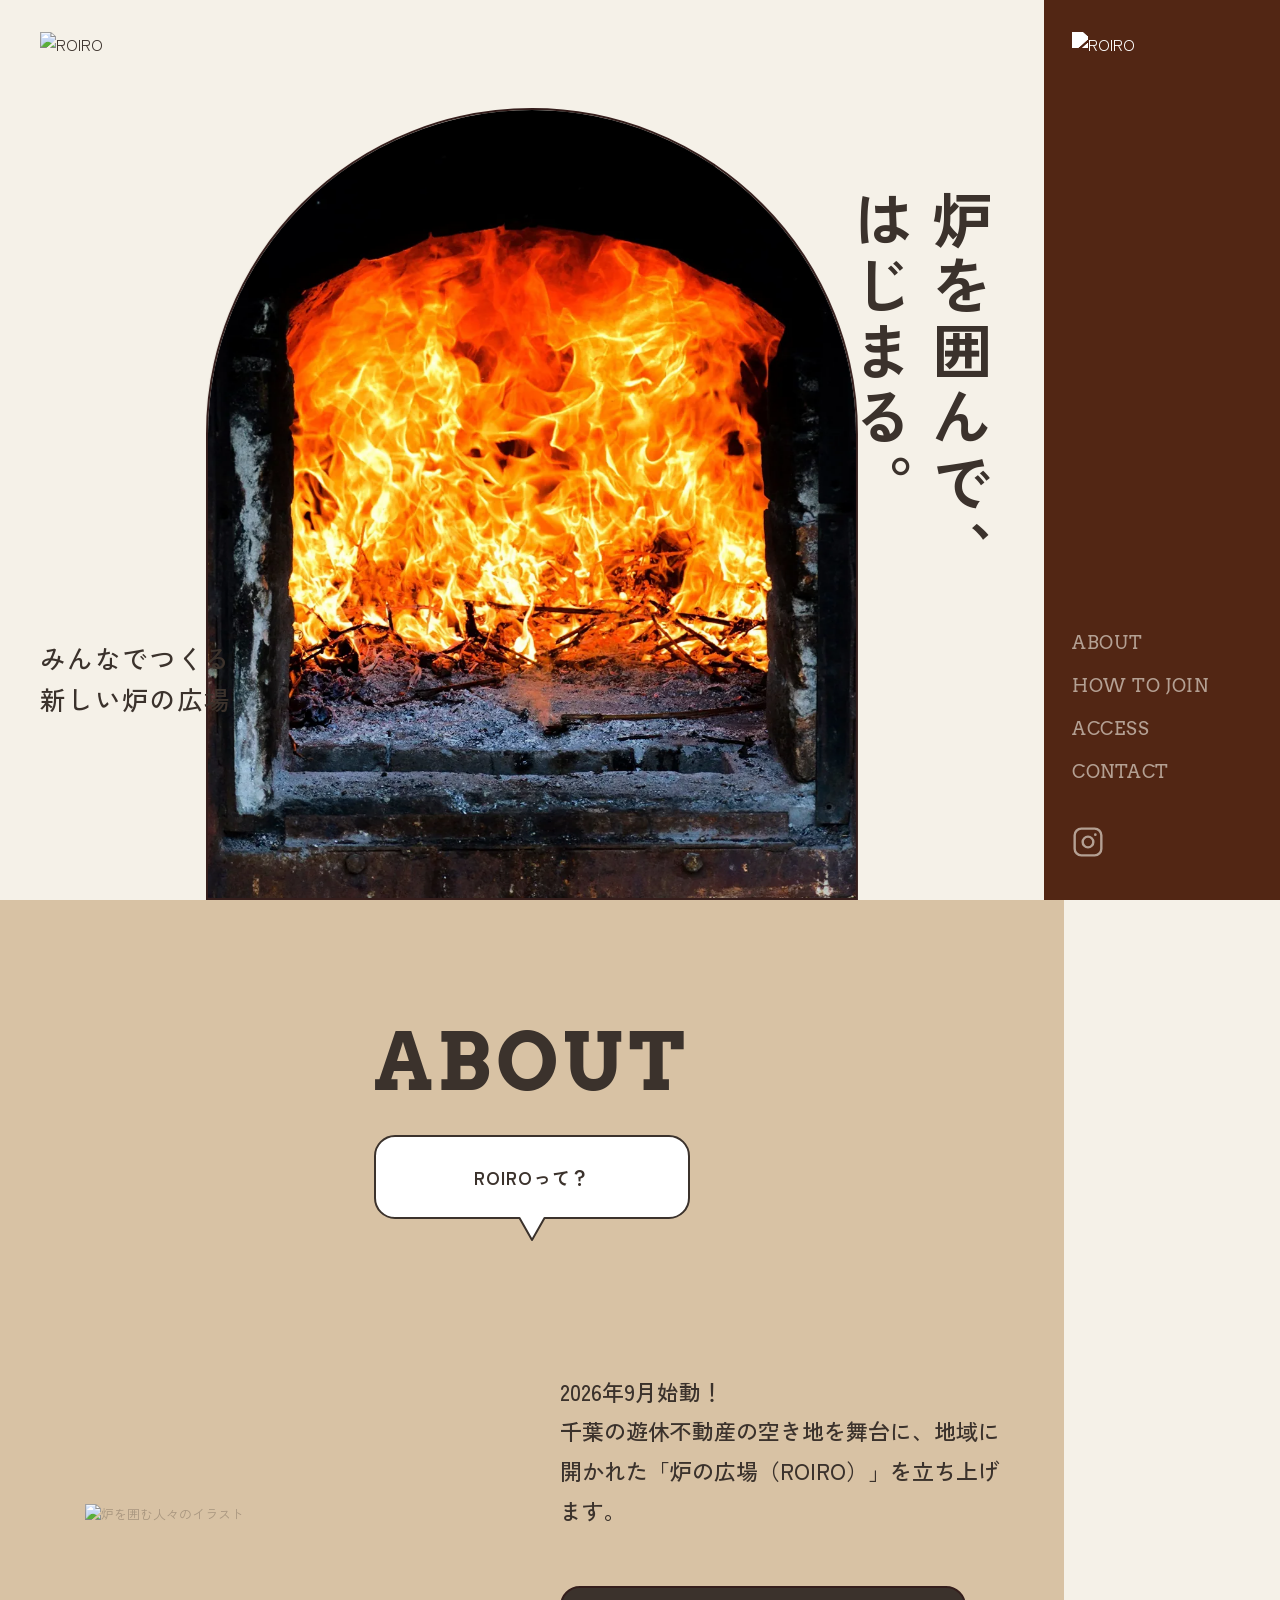
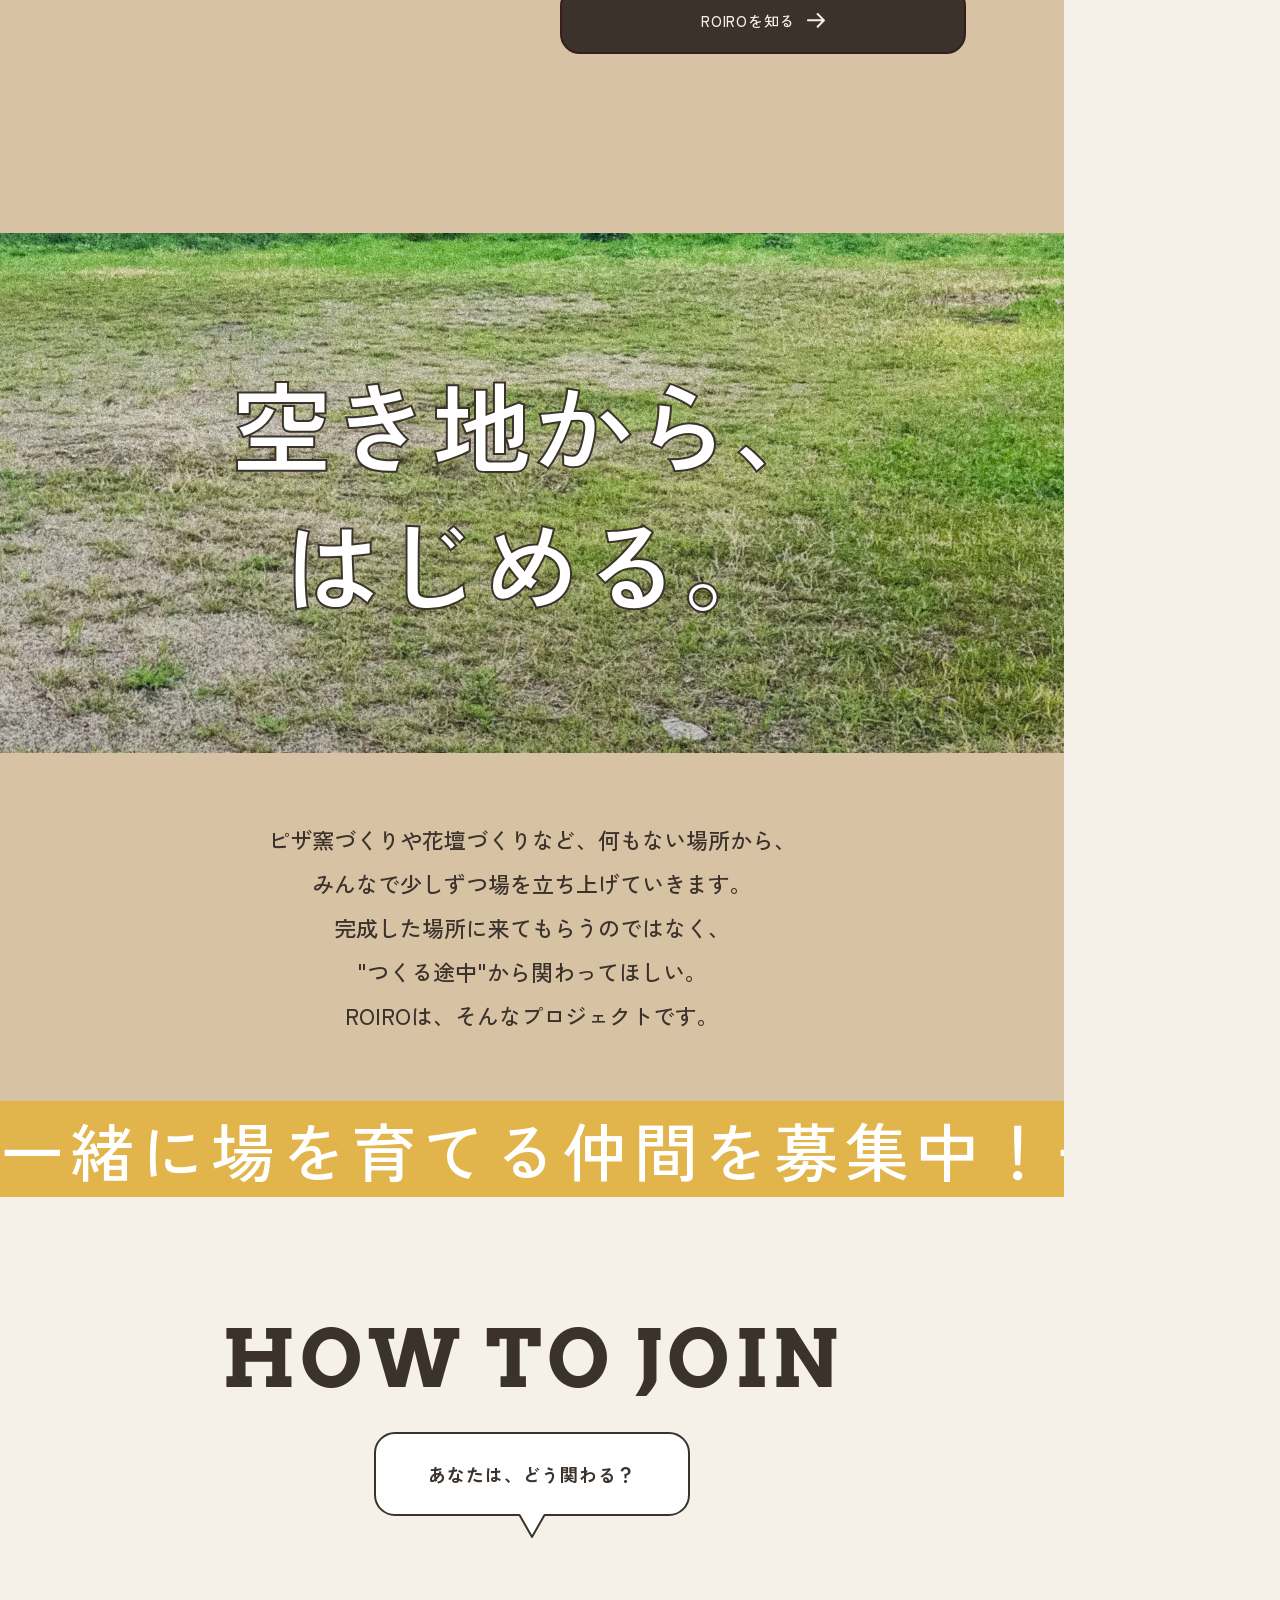
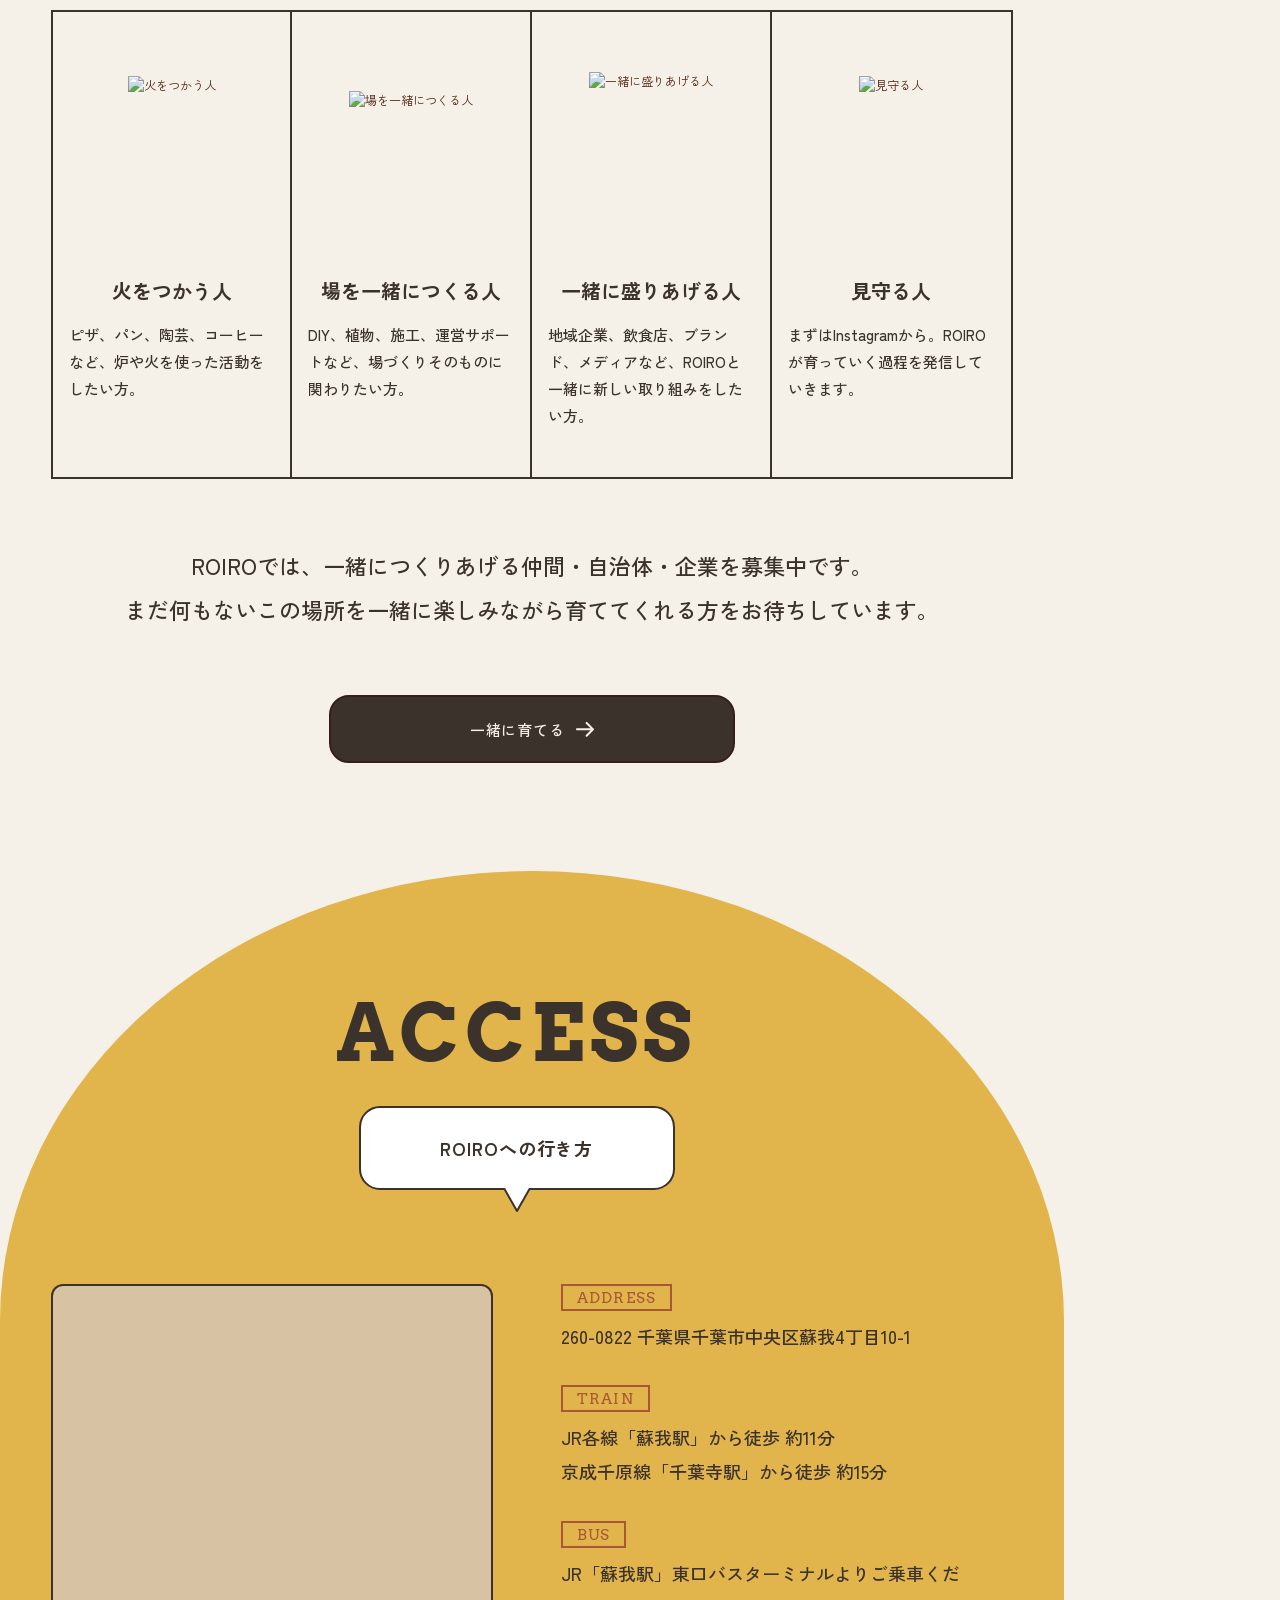
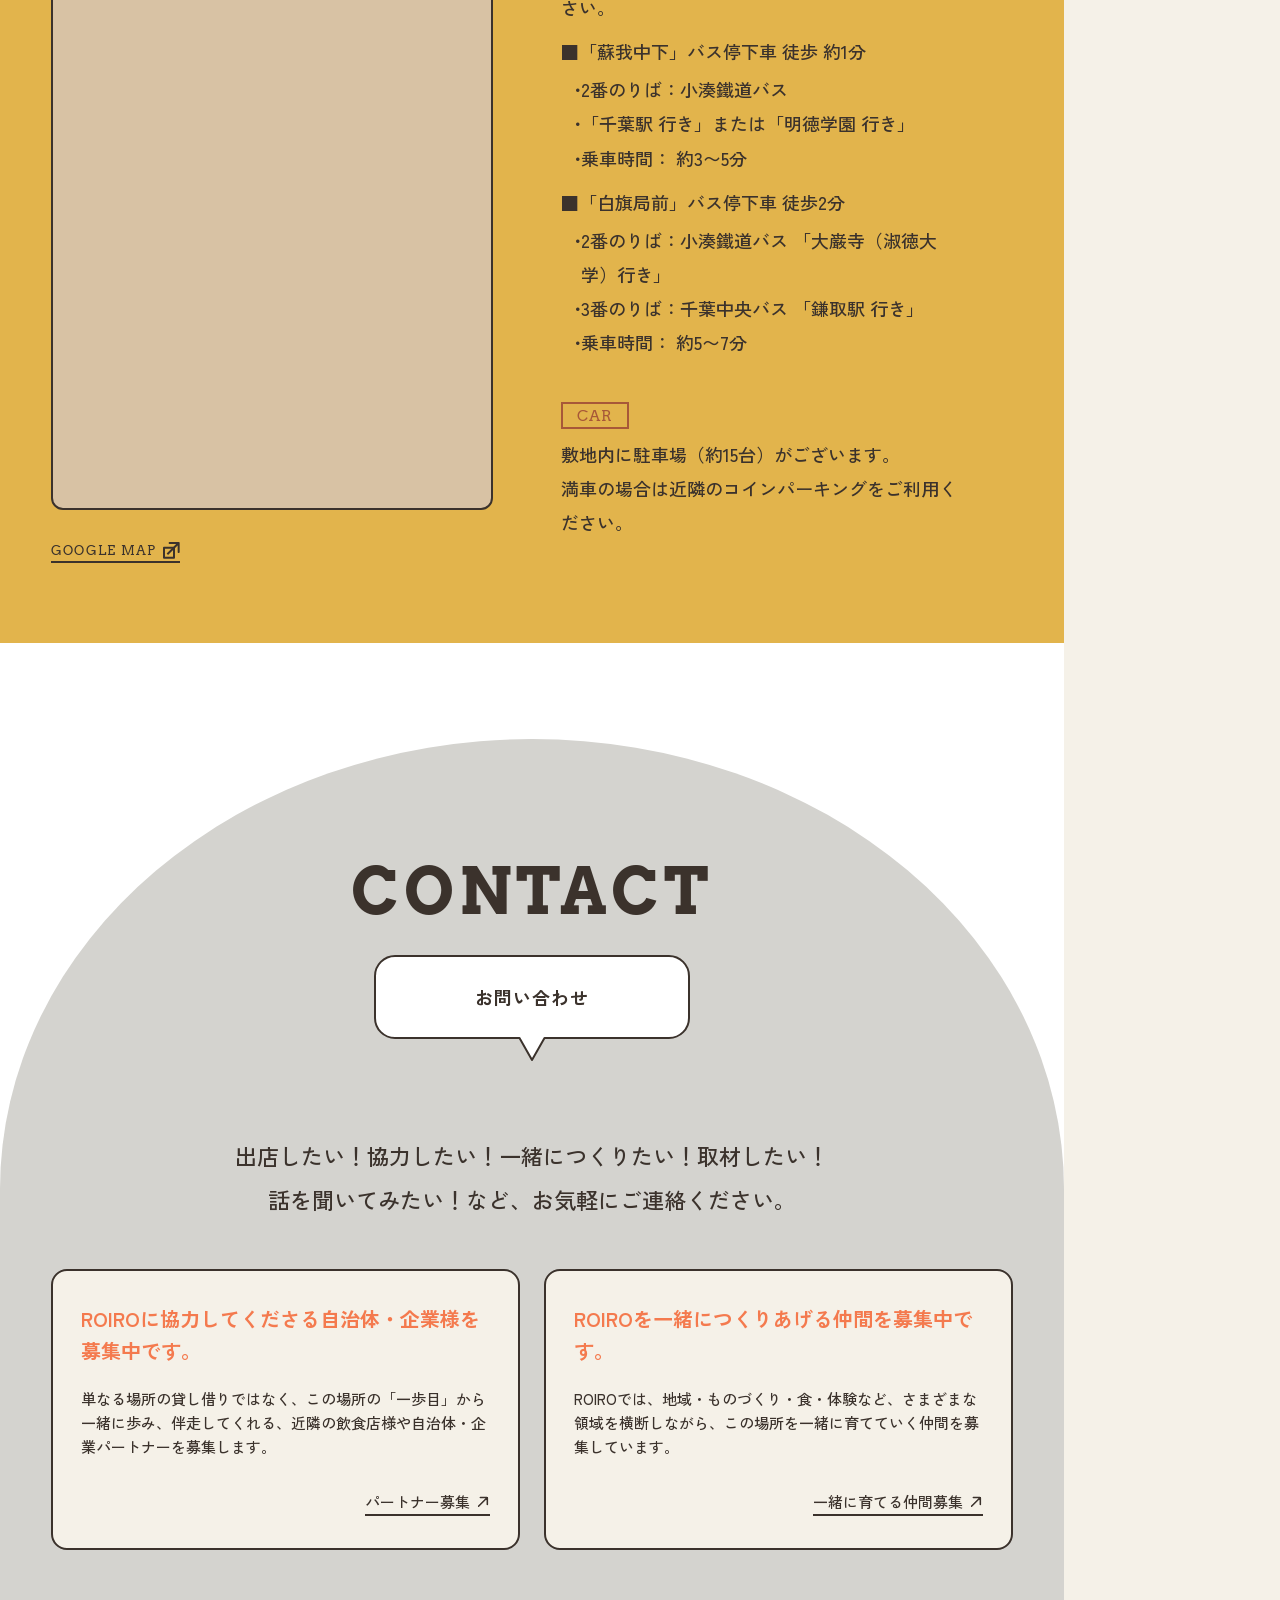
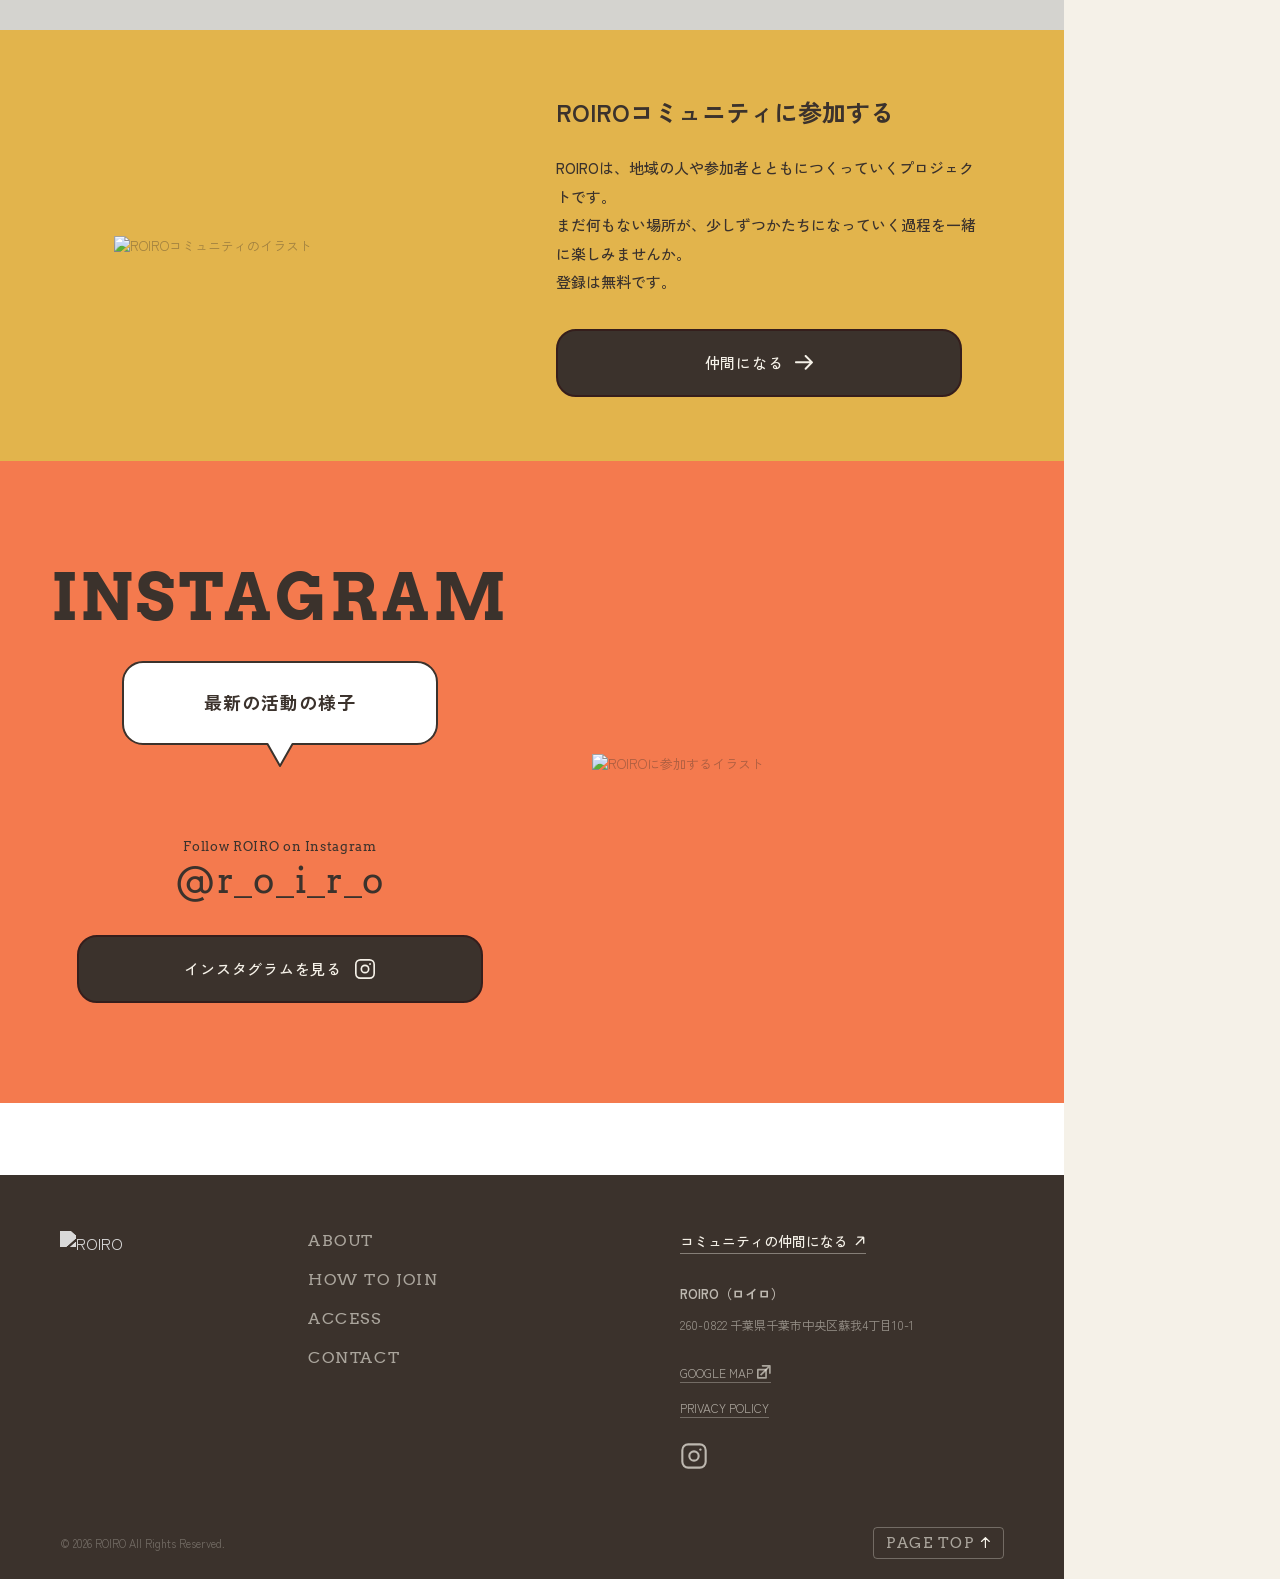
==== index.html @ 1ac071fb "プラポリ追加" ====
<!DOCTYPE html>
<html lang="ja">
<head>
  <!-- ROIRO -->
  <meta charset="UTF-8">
  <meta name="viewport" content="width=device-width, initial-scale=1.0">
  <title>ROIRO（ロイロ）｜千葉・蘇我の炉の広場</title>
  <meta name="description" content="2026年9月、千葉・蘇我の空き地に「炉の広場 ROIRO」が始動。ピザ窯づくりや花壇づくりなど、何もない場所からみんなで場をつくり育てるプロジェクト。一緒につくる仲間・企業・自治体を募集中です。">
  <link rel="canonical" href="https://roiro.co/">
  <!-- OGP -->
  <meta property="og:type" content="website">
  <meta property="og:site_name" content="ROIRO">
  <meta property="og:title" content="ROIRO｜炉を囲んで、はじまる。">
  <meta property="og:description" content="2026年9月、千葉・蘇我の空き地に「炉の広場 ROIRO」が始動。ピザ窯づくりや花壇づくりなど、何もない場所からみんなで場をつくり育てるプロジェクト。一緒につくる仲間・企業・自治体を募集中です。">
  <meta property="og:url" content="https://roiro.co/">
  <meta property="og:locale" content="ja_JP">
  <meta property="og:image" content="https://roiro.co/img/roiro_ogp01.jpg">
  <meta property="og:image:width" content="1200">
  <meta property="og:image:height" content="630">
  <meta name="twitter:card" content="summary_large_image">
  <meta name="twitter:image" content="https://roiro.co/img/roiro_ogp01.jpg">
  <!-- ファビコン -->
  <link rel="icon" href="favicon.ico" sizes="any">
  <link rel="icon" href="img/favicon.svg" type="image/svg+xml">
  <link rel="apple-touch-icon" href="apple-touch-icon.png">
  <link rel="manifest" href="site.webmanifest">
  <meta name="theme-color" content="#801421">
  <link rel="preconnect" href="https://fonts.googleapis.com">
  <link rel="preconnect" href="https://fonts.gstatic.com" crossorigin>
  <link href="https://fonts.googleapis.com/css2?family=Arvo:wght@400;700&family=Zen+Kaku+Gothic+New:wght@300;400;500;700&display=swap" rel="stylesheet">
  <link rel="stylesheet" href="css/style.css">
  <!-- 構造化データ（SEO） -->
  <script type="application/ld+json">
  {
    "@context": "https://schema.org",
    "@graph": [
      {
        "@type": "Organization",
        "@id": "https://roiro.co/#organization",
        "name": "ROIRO",
        "alternateName": "ロイロ",
        "url": "https://roiro.co/",
        "logo": "https://roiro.co/img/ROIROlogo01.svg",
        "description": "千葉・蘇我の空き地に2026年9月始動する「炉の広場 ROIRO」。何もない場所からみんなで場をつくり育てるプロジェクト。",
        "sameAs": ["https://www.instagram.com/r_o_i_r_o/"],
        "address": {
          "@type": "PostalAddress",
          "postalCode": "260-0822",
          "addressRegion": "千葉県",
          "addressLocality": "千葉市中央区",
          "streetAddress": "蘇我4丁目10-1",
          "addressCountry": "JP"
        }
      },
      {
        "@type": "WebSite",
        "@id": "https://roiro.co/#website",
        "url": "https://roiro.co/",
        "name": "ROIRO（ロイロ）",
        "inLanguage": "ja",
        "publisher": { "@id": "https://roiro.co/#organization" }
      }
    ]
  }
  </script>
</head>
<body>
<svg width="0" height="0" class="svg-sprite" aria-hidden="true">
  <symbol id="arrow" viewBox="0 0 18 15"><path d="M1 6.36401C0.447715 6.36401 0 6.81173 0 7.36401C0 7.9163 0.447715 8.36401 1 8.36401V7.36401V6.36401ZM17.7071 8.07112C18.0976 7.6806 18.0976 7.04743 17.7071 6.65691L11.3431 0.292946C10.9526 -0.0975785 10.3195 -0.0975785 9.92893 0.292946C9.53841 0.68347 9.53841 1.31664 9.92893 1.70716L15.5858 7.36401L9.92893 13.0209C9.53841 13.4114 9.53841 14.0446 9.92893 14.4351C10.3195 14.8256 10.9526 14.8256 11.3431 14.4351L17.7071 8.07112ZM1 7.36401V8.36401H17V7.36401V6.36401H1V7.36401Z" fill="currentColor"/></symbol>
  
  
  <symbol id="arrow-ext" viewBox="0 0 17 17"><rect x="1" y="5.65674" width="10" height="10" fill="none" stroke="currentColor" stroke-width="2"/><path d="M16.657 0.999768C16.657 0.447483 16.2093 -0.000232004 15.657 -0.000232257L6.65697 -0.000231456C6.10469 -0.000231793 5.65697 0.447484 5.65697 0.999768C5.65697 1.55205 6.10469 1.99977 6.65697 1.99977L14.657 1.99977L14.657 9.99977C14.657 10.5521 15.1047 10.9998 15.657 10.9998C16.2093 10.9998 16.657 10.5521 16.657 9.99977L16.657 0.999768ZM4.34326 12.3135L5.05037 13.0206L16.3641 1.70688L15.657 0.999768L14.9499 0.292661L3.63615 11.6064L4.34326 12.3135Z" fill="currentColor"/></symbol>
  <symbol id="ig" viewBox="0 0 24 24" fill="none" stroke="currentColor" stroke-width="1.8"><rect x="2" y="2" width="20" height="20" rx="5"/><circle cx="12" cy="12" r="4"/><circle cx="17.5" cy="6.5" r="1" fill="currentColor" stroke="none"/></symbol>
  <symbol id="bubble" viewBox="0 0 316 106"><path d="M170.5 83L158 105L145.5 83H21C9.954 83 1 74.046 1 63V21C1 9.954 9.954 1 21 1H295C306.046 1 315 9.954 315 21V63C315 74.046 306.046 83 295 83H170.5Z" fill="#fff"/><path d="M170.5 83L158 105L145.5 83H21C9.954 83 1 74.046 1 63V21C1 9.954 9.954 1 21 1H295C306.046 1 315 9.954 315 21V63C315 74.046 306.046 83 295 83H170.5Z" fill="none" stroke="#3B322C" stroke-width="2" stroke-linecap="round" stroke-linejoin="round"/></symbol>
</svg>

<!-- PC: 右側固定ナビ -->
<nav class="side-nav" id="side-nav">
  <div class="side-nav-logo">
    <img src="img/ROIROlogo01.svg" alt="ROIRO">
  </div>
  <div class="side-nav-links">
    <a href="about.html"       data-section="about">ABOUT</a>
    <a href="how-to-join.html" data-section="how-to-join">HOW TO JOIN</a>
    <a href="#access"      data-section="access">ACCESS</a>
    <!-- 一時非表示（公開準備中） <a href="#event"       data-section="event">EVENT</a> -->
    <!-- 一時非表示（公開準備中） <a href="#together"    data-section="together">TOGETHER WITH</a> -->
    <!-- 一時非表示（公開準備中） <a href="#information" data-section="information">INFORMATION</a> -->
    <a href="https://docs.google.com/forms/d/e/1FAIpQLSdsklfCkz8tUGo7SOtKsHogS1B_7vt6EtplDRpmhUAZSh4tpg/viewform?usp=dialog" target="_blank" rel="noopener"     data-section="contact">CONTACT</a>
  </div>
  <div class="side-nav-ig">
    <a href="https://www.instagram.com/r_o_i_r_o/" target="_blank" rel="noopener" aria-label="Instagram">
      <svg width="32" height="32"><use href="#ig"/></svg>
    </a>
  </div>
</nav>

<!-- SP: 固定ヘッダー -->
<header class="sp-header" id="sp-header">
  <div class="sp-header-logo">
    <a href="index.html"><img src="img/ROIROlogo01.svg" alt="ROIRO"></a>
  </div>
  <div class="sp-header-right">
    <a href="https://www.instagram.com/r_o_i_r_o/" target="_blank" rel="noopener" class="icon-btn" aria-label="Instagram">
      <svg width="22" height="22"><use href="#ig"/></svg>
    </a>
    <button class="hamburger" id="hamburger-btn" aria-label="メニューを開く">
      <span></span><span></span><span></span>
    </button>
  </div>
</header>

<!-- SP: ナビオーバーレイ -->
<div class="sp-nav" id="sp-nav" role="dialog" aria-modal="true">
  <div class="sp-nav-top">
    <a href="index.html"><img src="img/ROIROlogo01.svg" alt="ROIRO"></a>
    <div class="sp-nav-top-right">
      <a href="https://www.instagram.com/r_o_i_r_o/" target="_blank" rel="noopener" class="icon-btn" aria-label="Instagram">
        <svg width="22" height="22"><use href="#ig"/></svg>
      </a>
      <button class="sp-close" id="close-btn" aria-label="閉じる">✕</button>
    </div>
  </div>
  <nav class="sp-nav-links">
    <a href="about.html"       class="sp-link">ABOUT</a>
    <a href="how-to-join.html" class="sp-link">HOW TO JOIN</a>
    <a href="#access"      class="sp-link">ACCESS</a>
    <!-- 一時非表示（公開準備中） <a href="#event"       class="sp-link">EVENT</a> -->
    <!-- 一時非表示（公開準備中） <a href="#together"    class="sp-link">TOGETHER WITH</a> -->
    <!-- 一時非表示（公開準備中） <a href="#information" class="sp-link">INFORMATION</a> -->
    <a href="https://docs.google.com/forms/d/e/1FAIpQLSdsklfCkz8tUGo7SOtKsHogS1B_7vt6EtplDRpmhUAZSh4tpg/viewform?usp=dialog" target="_blank" rel="noopener"     class="sp-link">CONTACT</a>
  </nav>
  <div class="sp-nav-footer">
    <a href="#contact" class="sp-cta sp-link">ROIROコミュニティに参加する <span><svg width="18" height="15" aria-hidden="true"><use href="#arrow"/></svg></span></a>
  </div>
</div>

<!-- HERO -->
<section class="hero" id="top">
  <div class="hero-furnace-img">
    <img src="img/ro.webp" alt="炉" class="furnace-photo">
  </div>
  <div class="hero-logo-pc">
    <a href="/">
      <img src="img/ROIROlogo01.svg" alt="ROIRO">
    </a>
  </div>
  <div class="hero-brick" aria-hidden="true"></div>
  <div class="hero-catch"><h1 aria-label="炉を囲んで、はじまる。"><span class="hc" style="--i:0">炉</span><span class="hc" style="--i:1">を</span><span class="hc" style="--i:2">囲</span><span class="hc" style="--i:3">ん</span><span class="hc" style="--i:4">で</span><span class="hc" style="--i:5">、</span><br><span class="hc" style="--i:6">は</span><span class="hc" style="--i:7">じ</span><span class="hc" style="--i:8">ま</span><span class="hc" style="--i:9">る</span><span class="hc" style="--i:10">。</span></h1></div>
  <div class="hero-sub"><p>みんなでつくる<br>新しい炉の広場</p></div>
</section>

<!-- ABOUT -->
<section class="section-about" id="about">
  <div class="sec-inner">
    <h2 class="section-title">ABOUT</h2>
    <div class="speech-bubble"><div class="speech-bubble-wrap"><svg width="316" height="106" viewBox="0 0 316 106"><use href="#bubble"/></svg><span class="speech-bubble-text">ROIROって？</span></div></div>
    <div class="about-grid">
      <div class="about-illust"><img src="img/ill_about01.svg" alt="炉を囲む人々のイラスト"></div>
      <div>
        <p class="about-body">2026年9月始動！<br>千葉の遊休不動産の空き地を舞台に、地域に開かれた「炉の広場（ROIRO）」を立ち上げます。</p>
        <a href="about.html" class="btn">ROIROを知る <svg width="18" height="15" aria-hidden="true"><use href="#arrow"/></svg></a>
      </div>
    </div>
  </div>
</section>

<!-- 空き地から -->
<div class="about-field">
  <div class="about-field-overlay"></div>
  <div class="about-field-text">
    <h2 aria-label="空き地から、はじめる。"><span class="fc">空</span><span class="fc">き</span><span class="fc">地</span><span class="fc">か</span><span class="fc">ら</span><span class="fc">、</span><br><span class="fc">は</span><span class="fc">じ</span><span class="fc">め</span><span class="fc">る</span><span class="fc">。</span></h2>
  </div>
</div>

<!-- 空き地テキスト -->
<div class="about-field-desc">
  <p>ピザ窯づくりや花壇づくりなど、何もない場所から、<br class="br-pc">みんなで少しずつ場を立ち上げていきます。<br class="br-pc">完成した場所に来てもらうのではなく、<br class="br-pc">"つくる途中"から関わってほしい。<br class="br-pc">ROIROは、そんなプロジェクトです。</p>
</div>

<!-- Ticker -->
<div class="ticker" aria-hidden="true">
  <div class="ticker-track">
    <span><a href="https://docs.google.com/forms/d/e/1FAIpQLSdsklfCkz8tUGo7SOtKsHogS1B_7vt6EtplDRpmhUAZSh4tpg/viewform?usp=dialog" target="_blank" rel="noopener" tabindex="-1">一緒に場を育てる仲間を募集中！一緒に場を育てる仲間を募集中！一緒に場を育てる仲間を募集中！一緒に場を育てる仲間を募集中！一緒に場を育てる仲間を募集中！一緒に場を育てる仲間を募集中！</a></span>
    <span><a href="https://docs.google.com/forms/d/e/1FAIpQLSdsklfCkz8tUGo7SOtKsHogS1B_7vt6EtplDRpmhUAZSh4tpg/viewform?usp=dialog" target="_blank" rel="noopener" tabindex="-1">一緒に場を育てる仲間を募集中！一緒に場を育てる仲間を募集中！一緒に場を育てる仲間を募集中！一緒に場を育てる仲間を募集中！一緒に場を育てる仲間を募集中！一緒に場を育てる仲間を募集中！</a></span>
  </div>
</div>

<!-- HOW TO JOIN -->
<section class="section-how" id="how-to-join">
  <div class="sec-inner">
    <h2 class="section-title">HOW TO JOIN</h2>
    <div class="speech-bubble"><div class="speech-bubble-wrap"><svg width="316" height="106" viewBox="0 0 316 106"><use href="#bubble"/></svg><span class="speech-bubble-text">あなたは、どう関わる？</span></div></div>
    <div class="how-cards">
      <div class="how-card"><div class="how-card-img"><img src="img/ill_hiwotukauhito.svg" alt="火をつかう人"></div><h3>火をつかう人</h3><p>ピザ、パン、陶芸、コーヒーなど、炉や火を使った活動をしたい方。</p></div>
      <div class="how-card"><div class="how-card-img"><img src="img/ill_tsukuruhito.svg" alt="場を一緒につくる人"></div><h3>場を一緒につくる人</h3><p>DIY、植物、施工、運営サポートなど、場づくりそのものに関わりたい方。</p></div>
      <div class="how-card"><div class="how-card-img"><img src="img/ill_moriageru.svg" alt="一緒に盛りあげる人"></div><h3>一緒に盛りあげる人</h3><p>地域企業、飲食店、ブランド、メディアなど、ROIROと一緒に新しい取り組みをしたい方。</p></div>
      <div class="how-card"><div class="how-card-img"><img src="img/ill_mimamoru.svg" alt="見守る人"></div><h3>見守る人</h3><p>まずはInstagramから。ROIROが育っていく過程を発信していきます。</p></div>
    </div>
    <p class="how-desc">ROIROでは、一緒につくりあげる仲間・自治体・企業を募集中です。<br>まだ何もないこの場所を一緒に楽しみながら育ててくれる方をお待ちしています。</p>
    <div class="btn-center mt-64"><a href="how-to-join.html" class="btn">一緒に育てる <svg width="18" height="15" aria-hidden="true"><use href="#arrow"/></svg></a></div>
  </div>
</section>

<!-- ACCESS -->
<section class="section-access" id="access">
  <div class="sec-inner">
    <h2 class="section-title">ACCESS</h2>
    <div class="speech-bubble"><div class="speech-bubble-wrap"><svg width="316" height="106" viewBox="0 0 316 106"><use href="#bubble"/></svg><span class="speech-bubble-text">ROIROへの行き方</span></div></div>
    <div class="access-grid">
      <div>
        <div class="access-map">
          <iframe
            src="https://maps.google.com/maps?q=（株）ヤマサキ+千葉営業所エンジニアリング事業部&hl=ja&z=17&output=embed"
            loading="lazy" referrerpolicy="no-referrer-when-downgrade"
            title="ROIRO 所在地マップ"></iframe>
        </div>
        <a href="https://www.google.com/maps/search/?api=1&query=（株）ヤマサキ+千葉営業所エンジニアリング事業部" target="_blank" rel="noopener" class="access-googlemap-link">GOOGLE MAP <svg width="17" height="17" aria-hidden="true"><use href="#arrow-ext"/></svg></a>
      </div>
      <div>
      <div class="access-info">
        <div class="info-block">
          <h3>ADDRESS</h3>
          <p>260-0822 千葉県千葉市中央区蘇我4丁目10-1</p>
        </div>
        <div class="info-block">
          <h3>TRAIN</h3>
          <p>JR各線「蘇我駅」から徒歩 約11分<br>京成千原線「千葉寺駅」から徒歩 約15分</p>
        </div>
        <div class="info-block">
          <h3>BUS</h3>
          <p>JR「蘇我駅」東口バスターミナルよりご乗車ください。</p>
          <p>■「蘇我中下」バス停下車 徒歩 約1分</p>
          <ul class="access-list">
            <li>2番のりば：小湊鐵道バス</li>
            <li>「千葉駅 行き」または「明徳学園 行き」</li>
            <li>乗車時間： 約3〜5分</li>
          </ul>
          <p>■「白旗局前」バス停下車 徒歩2分</p>
          <ul class="access-list">
            <li>2番のりば：小湊鐵道バス 「大巌寺（淑徳大学）行き」</li>
            <li>3番のりば：千葉中央バス 「鎌取駅 行き」</li>
            <li>乗車時間： 約5〜7分</li>
          </ul>
        </div>
        <div class="info-block">
          <h3>CAR</h3>
          <p>敷地内に駐車場（約15台）がございます。<br>満車の場合は近隣のコインパーキングをご利用ください。</p>
        </div>
      </div>
      </div>
    </div>
  </div>
</section>

<!-- ▼▼ 公開準備中のため一時非表示：EVENT / TOGETHER WITH / INFORMATION ▼▼
     情報が揃ったら、この下の囲みコメント（直後の開始コメントと、CONTACT直前の閉じコメント）を削除すると再表示されます。 -->
<!--
<section class="section-event" id="event">
  <div class="sec-inner">
    <h2 class="section-title">EVENT</h2>
    <div class="speech-bubble"><div class="speech-bubble-wrap"><svg width="316" height="106" viewBox="0 0 316 106"><use href="#bubble"/></svg><span class="speech-bubble-text">少しずつ、火が灯っていく。</span></div></div>
    <div class="event-cards">
      <div class="event-card"><div class="event-card-img">写真（後で追加）</div><div class="event-card-body"><span class="event-date">2026/07/01(水)</span><h3>みんなでピザ窯をつくる会</h3><p class="event-tags">#イベント #体験 #マーケット</p><a href="#" class="event-more">もっと見る<svg class="ico-ur" width="14" height="14" aria-hidden="true"><use href="#arrow"/></svg></a></div></div>
      <div class="event-card"><div class="event-card-img">写真（後で追加）</div><div class="event-card-body"><span class="event-date">2026/07/01(水)</span><h3>みんなでピザ窯をつくる会</h3><p class="event-tags">#イベント #体験 #マーケット</p><a href="#" class="event-more">もっと見る<svg class="ico-ur" width="14" height="14" aria-hidden="true"><use href="#arrow"/></svg></a></div></div>
      <div class="event-card"><div class="event-card-img">写真（後で追加）</div><div class="event-card-body"><span class="event-date">2026/07/01(水)</span><h3>みんなでピザ窯をつくる会</h3><p class="event-tags">#イベント #体験 #マーケット</p><a href="#" class="event-more">もっと見る<svg class="ico-ur" width="14" height="14" aria-hidden="true"><use href="#arrow"/></svg></a></div></div>
    </div>
    <div class="btn-center mt-64">
      <a href="/event" class="btn btn-dark">イベント一覧 <svg width="18" height="15" aria-hidden="true"><use href="#arrow"/></svg></a>
    </div>
  </div>
</section>
<section class="section-together" id="together">
  <div class="sec-inner">
    <h2 class="section-title">TOGETHER WITH</h2>
    <div class="speech-bubble"><div class="speech-bubble-wrap"><svg width="316" height="106" viewBox="0 0 316 106"><use href="#bubble"/></svg><span class="speech-bubble-text">一緒に場を育てる人たち</span></div></div>
    <div class="together-cards">
      <div class="together-card">
        <div class="together-card-img">写真①</div>
        <p class="together-card-catchcopy">仲間とピザ窯をつくりあげる</p>
        <p class="together-card-type">ピザレストラン</p>
        <p class="together-card-name">蘇我 太郎</p>
        <p class="together-card-tag">#FOOD</p>
      </div>
      <div class="together-card">
        <div class="together-card-img">写真②</div>
        <p class="together-card-catchcopy">蘇我の魅力をつたえる</p>
        <p class="together-card-type">一般社団法人</p>
        <p class="together-card-name">蘇我 太郎</p>
        <p class="together-card-tag">#CULTURE</p>
      </div>
      <div class="together-card">
        <div class="together-card-img">写真③</div>
        <p class="together-card-catchcopy">マルシェを開催する</p>
        <p class="together-card-type">雑貨店</p>
        <p class="together-card-name">蘇我 太郎</p>
        <p class="together-card-tag">#EVENT</p>
      </div>
      <div class="together-card">
        <div class="together-card-img">写真④</div>
        <p class="together-card-catchcopy">ROIROを花で埋め尽くしたい</p>
        <p class="together-card-type">アーティスト</p>
        <p class="together-card-name">蘇我 太郎</p>
        <p class="together-card-tag">#ART</p>
      </div>
    </div>
    <div class="btn-center mt-48">
      <a href="/together" class="btn">もっと見る <svg width="18" height="15" aria-hidden="true"><use href="#arrow"/></svg></a>
    </div>
  </div>
</section>

=== INFORMATION ===
<section class="section-information" id="information">
  <div class="sec-inner">
    <h2 class="section-title">INFORMATION</h2>
    <div class="speech-bubble"><div class="speech-bubble-wrap"><svg width="316" height="106" viewBox="0 0 316 106"><use href="#bubble"/></svg><span class="speech-bubble-text">お知らせ・最新情報</span></div></div>
    <div class="info-cards">
      <div class="info-card">
        <p class="info-card-date">2026/07/01(水)</p>
        <p class="info-card-text">ROIROウェブサイトがオープンしました。</p>
        <div class="info-card-arrow"><svg class="ico-ur" width="14" height="14" aria-hidden="true"><use href="#arrow"/></svg></div>
      </div>
      <div class="info-card">
        <p class="info-card-date">2026/07/01(水)</p>
        <p class="info-card-text">マルシェを開催します。</p>
        <div class="info-card-arrow"><svg class="ico-ur" width="14" height="14" aria-hidden="true"><use href="#arrow"/></svg></div>
      </div>
      <div class="info-card">
        <p class="info-card-date">2026/07/01(水)</p>
        <p class="info-card-text">ワークショップを開催します。</p>
        <div class="info-card-arrow"><svg class="ico-ur" width="14" height="14" aria-hidden="true"><use href="#arrow"/></svg></div>
      </div>
    </div>
    <div class="btn-center mt-48">
      <a href="/information" class="btn">お知らせ一覧 <svg width="18" height="15" aria-hidden="true"><use href="#arrow"/></svg></a>
    </div>
  </div>
</section>
-->
<!-- ▲▲ 一時非表示ここまで ▲▲ -->

<!-- 公開準備中の暫定：ACCESSとCONTACTの間の白余白（非表示セクションを戻したら、この div を削除）-->
<div class="contact-gap-white" aria-hidden="true"></div>

<!-- CONTACT -->
<section class="section-contact" id="contact">
  <div class="sec-inner">
    <h2 class="section-title">CONTACT</h2>
    <div class="speech-bubble"><div class="speech-bubble-wrap"><svg width="316" height="106" viewBox="0 0 316 106"><use href="#bubble"/></svg><span class="speech-bubble-text">お問い合わせ</span></div></div>
    <p class="contact-lead">出店したい！協力したい！一緒につくりたい！取材したい！<br class="br-pc">話を聞いてみたい！など、お気軽にご連絡ください。</p>
    <div class="contact-cards">
      <div class="contact-card">
        <p class="contact-card-title">ROIROに協力してくださる自治体・企業様を募集中です。</p>
        <p class="contact-card-body">単なる場所の貸し借りではなく、この場所の「一歩目」から一緒に歩み、伴走してくれる、近隣の飲食店様や自治体・企業パートナーを募集します。</p>
        <a href="https://docs.google.com/forms/d/e/1FAIpQLSdsklfCkz8tUGo7SOtKsHogS1B_7vt6EtplDRpmhUAZSh4tpg/viewform?usp=dialog" target="_blank" rel="noopener" class="contact-card-link">パートナー募集 <svg class="ico-ur" width="14" height="14" aria-hidden="true"><use href="#arrow"/></svg></a>
      </div>
      <div class="contact-card">
        <p class="contact-card-title">ROIROを一緒につくりあげる仲間を募集中です。</p>
        <p class="contact-card-body">ROIROでは、地域・ものづくり・食・体験など、さまざまな領域を横断しながら、この場所を一緒に育てていく仲間を募集しています。</p>
        <a href="https://docs.google.com/forms/d/e/1FAIpQLSdsklfCkz8tUGo7SOtKsHogS1B_7vt6EtplDRpmhUAZSh4tpg/viewform?usp=dialog" target="_blank" rel="noopener" class="contact-card-link">一緒に育てる仲間募集 <svg class="ico-ur" width="14" height="14" aria-hidden="true"><use href="#arrow"/></svg></a>
      </div>
    </div>
  </div>
</section>

<!-- COMMUNITY -->
<section class="section-community">
  <div class="community-inner">
    <div class="community-illust"><img src="img/ill_community.svg" alt="ROIROコミュニティのイラスト"></div>
    <div class="community-body">
      <h2>ROIROコミュニティに参加する</h2>
      <p>ROIROは、地域の人や参加者とともにつくっていくプロジェクトです。<br>まだ何もない場所が、少しずつかたちになっていく過程を一緒に楽しみませんか。<br>登録は無料です。</p>
      <a href="https://www.andstory.co/communities/73" target="_blank" rel="noopener" class="btn btn-dark">仲間になる <svg width="18" height="15" aria-hidden="true"><use href="#arrow"/></svg></a>
    </div>
  </div>
</section>

<!-- INSTAGRAM -->
<section class="section-instagram" id="instagram">
  <div class="instagram-inner">
    <div class="instagram-left">
      <h2 class="section-title">INSTAGRAM</h2>
      <div class="speech-bubble"><div class="speech-bubble-wrap"><svg width="316" height="106" viewBox="0 0 316 106"><use href="#bubble"/></svg><span class="speech-bubble-text">最新の活動の様子</span></div></div>
      <div class="instagram-handle">
        <span class="instagram-handle-label">Follow ROIRO on Instagram</span>
        <span class="instagram-handle-name">@r_o_i_r_o</span>
      </div>
      <a href="https://www.instagram.com/r_o_i_r_o/" target="_blank" rel="noopener" class="insta-btn">インスタグラムを見る <svg width="22" height="22"><use href="#ig"/></svg></a>
    </div>
    <div class="instagram-illust"><img src="img/ill_join.svg" alt="ROIROに参加するイラスト"></div>
  </div>
</section>

<!-- ▼▼ 公開準備中のため一時非表示：SPONSOR TICKER（協賛ロゴ）▼▼
     表示するときは、この下の囲みコメント（開始コメントとFOOTER直前の閉じコメント）を削除してください。 -->
<!--
<div class="sponsor-ticker" aria-hidden="true">
  <div class="sponsor-ticker-track">
    <img src="img/logo_storyandco.svg" alt="STORY &amp; Co."><img src="img/logo_yamasaki.svg" alt="株式会社ヤマサキ">
    <img src="img/logo_storyandco.svg" alt="STORY &amp; Co."><img src="img/logo_yamasaki.svg" alt="株式会社ヤマサキ">
    <img src="img/logo_storyandco.svg" alt="STORY &amp; Co."><img src="img/logo_yamasaki.svg" alt="株式会社ヤマサキ">
    <img src="img/logo_storyandco.svg" alt="STORY &amp; Co."><img src="img/logo_yamasaki.svg" alt="株式会社ヤマサキ">
    <img src="img/logo_storyandco.svg" alt="STORY &amp; Co."><img src="img/logo_yamasaki.svg" alt="株式会社ヤマサキ">
    <img src="img/logo_storyandco.svg" alt="STORY &amp; Co."><img src="img/logo_yamasaki.svg" alt="株式会社ヤマサキ">
  </div>
</div>
-->
<!-- ▲▲ 一時非表示ここまで ▲▲ -->

<!-- FOOTER -->
<footer class="footer">
  <div class="footer-brick"><img src="img/brick02.svg" alt=""></div>
  <div class="footer-inner">
    <div class="footer-logo"><img src="img/ROIROlogo01.svg" alt="ROIRO"></div>
    <nav class="footer-nav">
      <a href="about.html">ABOUT</a>
      <a href="how-to-join.html">HOW TO JOIN</a>
      <a href="#access">ACCESS</a>
      <!-- 一時非表示（公開準備中） <a href="#event">EVENT</a> -->
      <!-- 一時非表示（公開準備中） <a href="#together">TOGETHER WITH</a> -->
      <!-- 一時非表示（公開準備中） <a href="#information">INFORMATION</a> -->
      <a href="https://docs.google.com/forms/d/e/1FAIpQLSdsklfCkz8tUGo7SOtKsHogS1B_7vt6EtplDRpmhUAZSh4tpg/viewform?usp=dialog" target="_blank" rel="noopener">CONTACT</a>
    </nav>
    <div class="footer-right">
      <a href="https://www.andstory.co/communities/73" target="_blank" rel="noopener" class="footer-link">コミュニティの仲間になる <svg class="ico-ur" width="12" height="12" aria-hidden="true"><use href="#arrow"/></svg></a>
      <div class="footer-address">
        <strong>ROIRO（ロイロ）</strong>
        260-0822 千葉県千葉市中央区蘇我4丁目10-1
      </div>
      <a href="https://www.google.com/maps/search/?api=1&query=（株）ヤマサキ+千葉営業所エンジニアリング事業部" target="_blank" rel="noopener" class="footer-map-link">GOOGLE MAP <svg width="14" height="14" aria-hidden="true"><use href="#arrow-ext"/></svg></a>
      <a href="privacy.html" class="footer-privacy">PRIVACY POLICY</a>
      <a href="https://www.instagram.com/r_o_i_r_o/" target="_blank" rel="noopener" class="footer-ig" aria-label="Instagram">
        <svg width="28" height="28"><use href="#ig"/></svg>
      </a>
    </div>
  </div>
  <div class="footer-bottom">
    <p class="footer-copy">© 2026 ROIRO All Rights Reserved.</p>
    <a href="#top" class="footer-pagetop">PAGE TOP <svg class="ico-up" width="11" height="13" aria-hidden="true"><use href="#arrow"/></svg></a>
  </div>
</footer>

<script src="js/common.js" defer></script>
<script src="js/index.js" defer></script>
</body>
</html>
---- css/style.css ----
:root {
      --renga02: #A75838; --tsuchi: #D8C2A4; --kusa: #9EAD8A;
      --kinari: #F5F1E8; --sora: #7E95A1; --hi: #F47A4E;
      --hikari: #E2B44C; --sumi: #3B322C; --renga01: #522614;
      --logo: #801421; --hai: #D4D3CF;
      --font-en: "Arvo", serif;
      --font-ja: "Zen Kaku Gothic New", sans-serif;
      /* セクション左右パディング（画面幅に応じて可変） */
      --sec-pad-x: clamp(20px, 6vw - 26px, 60px);
      --sec-pad-x-access-r: clamp(20px, 11.9vw - 71px, 100px);
    }
    *, *::before, *::after { box-sizing: border-box; margin: 0; padding: 0; }
    html { scroll-behavior: smooth; overflow-x: hidden; }
    body { background: var(--kinari); color: var(--sumi); font-family: var(--font-ja); overflow-x: hidden; padding-right: 216px; }
    img { max-width: 100%; display: block; }
    svg { stroke-linecap: round; stroke-linejoin: round; }
    .ico-up { transform: rotate(-90deg); }
    .ico-ur { transform: rotate(-45deg); }
    a { text-decoration: none; color: inherit; }

    /* ── PC: 右側固定ナビ ── */
    .side-nav {
      position: fixed; right: 0; top: 0;
      z-index: 500; width: 236px; height: 100vh;
      background: var(--renga01);
      display: flex; flex-direction: column;
      padding: 32px 28px;
    }
    .side-nav-logo { margin-bottom: auto; }
    .side-nav-logo img { width: 160px; height: auto; filter: brightness(0) invert(1); }
    .side-nav-links { display: flex; flex-direction: column; gap: 10px; margin-bottom: 32px; }
    .side-nav a {
      font-family: var(--font-en); font-size: 18px; font-weight: 400;
      letter-spacing: 0.04em; color: var(--kinari);
      writing-mode: horizontal-tb;
      padding: 6px 0; opacity: 0.6;
      transition: opacity 0.2s; display: block;
    }
    .side-nav a:hover { opacity: 1; }
    .side-nav a.active { opacity: 1; }
    .side-nav-ig a { opacity: 0.6; transition: opacity 0.2s; display: block; }
    .side-nav-ig a:hover { opacity: 1; }

    /* ── SP: 固定ヘッダー ── */
    .sp-header {
      display: none; position: fixed; top: 0; left: 0; right: 0; z-index: 400;
      background: var(--renga01); height: 72px; padding: 12px 20px;
      align-items: center; justify-content: space-between;
    }
    .sp-header-logo img { height: 40px; width: auto; filter: brightness(0) invert(1); }
    .sp-header-right { display: flex; align-items: center; gap: 20px; }
    .icon-btn { background: none; border: none; cursor: pointer; display: flex; align-items: center; justify-content: center; width: 32px; height: 32px; color: var(--sumi); }
    .sp-header .icon-btn { color: var(--kinari); }
    .sp-header .icon-btn svg { width: 28px; height: 28px; }
    .hamburger { background: none; border: none; cursor: pointer; display: flex; flex-direction: column; align-items: center; justify-content: center; gap: 6px; width: 32px; height: 32px; padding: 0; }
    .hamburger span { display: block; width: 32px; height: 2px; background: var(--kinari); border-radius: 2px; }

    /* ── SP: ナビオーバーレイ ── */
    .sp-nav {
      display: none; position: fixed; inset: 0; z-index: 600;
      background: var(--renga01); flex-direction: column;
      opacity: 0; visibility: hidden;
      transition: opacity 0.28s, visibility 0.28s;
    }
    .sp-nav.open { opacity: 1; visibility: visible; }
    .sp-nav-top {
      display: flex; align-items: center; justify-content: space-between;
      height: 72px; padding: 12px 20px;
    }
    .sp-nav-top img { height: 40px; width: auto; filter: brightness(0) invert(1); }
    .sp-nav-top-right { display: flex; align-items: center; gap: 20px; }
    .sp-nav-top .icon-btn svg { width: 28px; height: 28px; }
    .sp-close { background: none; border: none; cursor: pointer; position: relative; width: 32px; height: 32px; font-size: 0; }
    .sp-close::before, .sp-close::after { content: ""; position: absolute; top: 50%; left: 50%; width: 36px; height: 2px; background: var(--kinari); border-radius: 2px; }
    .sp-close::before { transform: translate(-50%, -50%) rotate(30deg); }
    .sp-close::after  { transform: translate(-50%, -50%) rotate(-30deg); }
    .sp-nav-links { flex: 1; display: flex; flex-direction: column; padding: 28px 28px 0; }
    .sp-nav-links a {
      font-family: var(--font-en); font-size: 28px; font-weight: 400;
      color: var(--kinari); letter-spacing: 0.04em;
      padding: 13px 0;
    }
    .sp-nav-footer { padding: 24px 28px; }
    .sp-cta {
      display: flex; align-items: center; justify-content: center; gap: 12px;
      width: 100%; max-width: 380px; height: 56px; margin: 0 auto;
      background: var(--hi); color: var(--renga01); border-radius: 20px;
      font-family: var(--font-ja); font-size: 14px; font-weight: 500;
      letter-spacing: 0.05em; text-decoration: none;
    }

    /* ── 共通ボタン ── */
    .btn {
      display: inline-flex; align-items: center; justify-content: center; gap: 12px;
      width: 406px; height: 68px; border-radius: 20px;
      background: var(--sumi); color: var(--kinari);
      font-family: var(--font-ja); font-size: 15px; font-weight: 500;
      letter-spacing: 0.05em;
      transition: background-color 0.25s ease, color 0.25s ease; text-decoration: none; border: 2px solid #351E1C; cursor: pointer;
    }
    .btn svg { transition: transform 0.25s ease; }
    .btn:hover { background: var(--hi) !important; color: #351E1C !important; }
    .btn:hover svg { transform: translateX(4px); }
    /* 下線付きテキストリンク：ホバーで矢印が右へスライド */
    .access-googlemap-link svg,
    .event-more svg,
    .contact-card-link svg,
    .footer-link svg,
    .footer-map-link svg { transition: transform 0.25s ease; }
    .access-googlemap-link:hover svg,
    .event-more:hover svg,
    .contact-card-link:hover svg { transform: translateX(4px); }
    /* フッターのテキストリンク：矢印（右斜め上向き）を回転保持で斜め上へスライド */
    .footer-link:hover svg { transform: rotate(-45deg) translateX(4px); }
    /* フッターのGOOGLE MAP：外部リンク矢印を右上へスライド */
    .footer-map-link:hover svg { transform: translate(3px, -3px); }
    .btn-hi    { background: var(--hi); color: #fff; }
    .btn-white { background: #fff; color: var(--hi); }
    .btn-center { text-align: center; margin: 28px 0; }

    /* ── 共通セクションタイトル ── */
    .section-title {
      font-family: var(--font-en); font-size: 80px; font-weight: 700;
      letter-spacing: 0.06em; text-align: center; color: var(--sumi);
      margin-top: 32px;
    }
    .sec-inner { display: block; width: 100%; max-width: 100%; margin: 0 auto; }

    /* ── 吹き出し ── */
    .speech-bubble { display: flex; justify-content: center; margin: 24px 0 72px; }
    .speech-bubble-wrap { position: relative; display: inline-flex; align-items: center; justify-content: center; }
    .speech-bubble-wrap svg { display: block; }
    .speech-bubble-text {
      position: absolute; top: calc(45% - 6px); left: 50%;
      transform: translate(-50%, -50%);
      font-family: var(--font-ja); font-size: 18px; font-weight: 700;
      color: var(--sumi); white-space: nowrap; letter-spacing: 0.05em;
    }

    /* ════ HERO ════ */
    .hero {
      position: relative; width: 100%; height: 100vh; min-height: 640px;
      background: var(--kinari); overflow: hidden;
    }
    .hero-furnace-img {
      position: absolute; bottom: 0; left: 50%; transform: translateX(-50%);
      z-index: 1; height: 88vh; max-height: 980px;
      aspect-ratio: 560 / 680; width: auto; max-width: 56vw;
      border-radius: 500px 500px 0 0; overflow: hidden;
      border: 2px solid #351E1C;
    }
    .furnace-photo { width: 100%; height: 100%; object-fit: cover; object-position: center; }
    .hero-logo-pc {
      position: absolute; top: 32px; left: 40px; z-index: 100; display: block !important;
    }
    .hero-logo-pc a { display: block; width: 226px; opacity: 1; writing-mode: horizontal-tb; padding: 0; }
    .hero-logo-pc svg,
    .hero-logo-pc img { width: 226px; height: auto; display: block; }
    .hero-catch {
      position: absolute; right: 64px; top: 43%; transform: translateY(-50%);
      z-index: 4; writing-mode: vertical-rl; text-orientation: upright;
    }
    .hero-catch h1 {
      font-family: var(--font-ja); font-size: clamp(30px, 4.7vw, 64px); font-weight: 700;
      color: var(--sumi); line-height: 1.3; letter-spacing: 0.1em; white-space: nowrap;
    }
    .hero-sub { position: absolute; left: 40px; bottom: 180px; z-index: 4; }
    .hero-sub p {
      font-family: var(--font-ja); font-size: clamp(16px, 2.1vw, 26px); font-weight: 500;
      color: var(--sumi); line-height: 1.6; letter-spacing: 0.05em;
    }
    .hero-brick {
      position: absolute; bottom: 0; left: 0; transform: none;
      z-index: 3; width: 100vw; height: 110px;
      background: url('../img/brick01.svg') repeat-x left bottom / auto 110px;
    }

    /* ════ ABOUT ════ */
    .section-about { padding: 80px var(--sec-pad-x); background: var(--tsuchi); }
    .about-grid {
      display: grid; grid-template-columns: 1fr 1fr;
      gap: 56px; align-items: center; margin: 40px 0;
    }
    .about-illust { border-radius: 12px; overflow: hidden; min-height: 400px; background: transparent; display: flex; align-items: center; justify-content: center; font-size: 13px; color: rgba(59,50,44,0.3); }
    .about-illust img { width: 85%; height: auto; }
    .about-body { font-size: 22px; font-weight: 500; line-height: 1.8; color: var(--sumi); margin-bottom: 56px; }

    /* 空き地から */
    .about-field {
      position: relative; overflow: hidden;
      background: var(--kusa) url('../img/land.jpg') center center / cover no-repeat; /* 非対応ブラウザ向けフォールバック */
      background-image: image-set(url('../img/land.webp') type('image/webp'), url('../img/land.jpg') type('image/jpeg'));
      height: 520px;
      display: flex; align-items: center; justify-content: center;
    }
    .about-field-overlay {
      position: absolute; inset: 0;
      background: linear-gradient(to bottom, rgba(0,0,0,0.05) 0%, rgba(0,0,0,0.2) 100%);
    }
    .about-field-text { position: relative; z-index: 1; text-align: center; padding: 0 60px; }
    .about-field-text .fc { display: inline-block; }
    .about-field-text h2 {
      font-family: var(--font-ja); font-size: 100px; font-weight: 700;
      color: #ffffff; line-height: 1.4;
      text-align: center;
      -webkit-text-stroke: 2px var(--sumi);
      text-stroke: 2px var(--sumi);
    }

    /* 空き地テキストブロック */
    .about-field-desc {
      background: var(--tsuchi); padding: 64px var(--sec-pad-x);
      text-align: center;
    }
    .about-field-desc p {
      font-family: var(--font-ja); font-size: 22px; font-weight: 500;
      color: var(--sumi); line-height: 2; max-width: 600px; margin: 0 auto;
      text-align: center;
    }

    /* Ticker */
    .ticker { overflow: hidden; background: var(--hikari); padding: 2px 0; }
    .ticker-track {
      display: inline-flex; gap: 0; white-space: nowrap;
      animation: scroll-x 120s linear infinite;
    }
    .ticker-track span { font-family: var(--font-ja); font-size: 64px; font-weight: 500; color: #ffffff; letter-spacing: 0.1em; }
    @keyframes scroll-x { from { transform: translateX(0); } to { transform: translateX(-50%); } }
    /* 流れるテキスト：ホバーで一時停止（下線なし） */
    .ticker a { text-decoration: none; cursor: pointer; }
    .ticker:hover .ticker-track { animation-play-state: paused; }

    /* ════ HOW TO JOIN ════ */
    .section-how { padding: 80px var(--sec-pad-x); background: var(--kinari); }
    .how-cards { display: grid; grid-template-columns: repeat(4,1fr); gap: 0; margin: 40px 0 32px; border: 2px solid var(--sumi); border-radius: 0; overflow: hidden; width: 100%; }
    .how-card { background: var(--kinari); padding: 20px 16px 48px; text-align: center; height: auto; border-right: 2px solid var(--sumi); display: flex; flex-direction: column; align-items: center; }
    .how-card:last-child { border-right: none; }
    .how-card-img { height: 230px; padding: 44px 0; background: var(--kinari); border-radius: 8px; margin-bottom: 14px; display: flex; align-items: center; justify-content: center; font-size: 12px; color: var(--renga01); width: 100%; }
    .how-card-img img { height: 100%; width: auto; max-width: 100%; object-fit: contain; }
    .how-card:nth-child(2) .how-card-img img { height: 90%; transform: translateY(8px); }
    .how-card:nth-child(3) .how-card-img img { height: 106%; }
    .how-card h3 { font-size: 20px; font-weight: 700; color: var(--sumi); margin-bottom: 16px; }
    .how-card p  { font-size: 15px; font-weight: 500; line-height: 1.8; color: var(--sumi); opacity: 1; text-align: left; }
    .how-desc { font-size: 22px; font-weight: 500; line-height: 2; color: var(--sumi); margin-top: 64px; margin-bottom: 32px; text-align: center; }

    /* ════ ACCESS ════ */
    .section-access { padding: 80px var(--sec-pad-x-access-r) 80px var(--sec-pad-x); background: var(--hikari); border-radius: 50% 50% 0 0 / 450px 450px 0 0; }
    .access-grid { display: grid; grid-template-columns: 1fr 1fr; gap: 48px; align-items: start; margin-top: 40px; }
    .access-map { position: relative; background: var(--tsuchi); border-radius: 12px; height: 480px; overflow: hidden; display: flex; align-items: center; justify-content: center; font-size: 13px; color: var(--renga01); text-align: center; line-height: 2; border: 2px solid var(--sumi); }
    .access-map iframe {
      width: 100%; height: 100%; border: none;
      /* レンガ（ブラウン）調フィルター */
      filter: sepia(0.35) saturate(1.35) hue-rotate(-24deg) contrast(1.02) brightness(0.91);
    }
    .access-googlemap-link { position: relative; display: inline-flex; align-items: center; gap: 6px; font-family: var(--font-en); font-size: 13px; font-weight: 400; letter-spacing: 0.1em; color: var(--sumi); text-decoration: none; border-bottom: 2px solid var(--sumi); padding-bottom: 2px; margin-top: 32px; }
    /* 下線：ホバーで火の色のラインが左から右へ引かれる */
    .access-googlemap-link::after {
      content: ""; position: absolute; left: 0; bottom: -2px; width: 100%; height: 2px;
      background: var(--hi); transform: scaleX(0); transform-origin: left;
      transition: transform 0.3s ease;
    }
    .access-googlemap-link:hover::after { transform: scaleX(1); }
    /* 矢印（外部リンクアイコン）：斜め上へスライド */
    .access-googlemap-link:hover svg { transform: translate(3px, -3px); }
    .access-info { border-radius: 10px; padding: 8px 20px; }
    .info-block { background: none; border-radius: 0; padding: 16px 0; margin-bottom: 0; border-bottom: none; }
    .info-block:last-child { border-bottom: none; }
    .info-block h3 { font-family: var(--font-en); font-size: 15px; font-weight: 400; letter-spacing: 0.08em; color: var(--renga02); margin-bottom: 8px; display: inline-flex; align-items: center; justify-content: center; border: 2px solid var(--renga02); padding: 5px 14px 3px; line-height: 1; }
    .info-block p { font-family: var(--font-ja); font-size: 18px; font-weight: 500; line-height: 1.9; color: var(--sumi); }
    .info-block p + p { margin-top: 10px; }
    .access-list { list-style: none; padding: 0; margin: 4px 0 10px 8px; }
    .access-list li { font-family: var(--font-ja); font-size: 18px; font-weight: 500; line-height: 1.9; color: var(--sumi); padding-left: 12px; position: relative; }
    .access-list li::before { content: "・"; position: absolute; left: 0; }

    /* ════ EVENT ════ */
    .section-event { padding: 80px var(--sec-pad-x); background: var(--hi); }
    .section-event .section-title { color: var(--sumi); }
    .event-cards { display: grid; grid-template-columns: repeat(2, round(down, calc((100% - 4px) / 3), 1px)) 1fr; gap: 2px; margin-top: 40px; border: 2px solid var(--sumi); background: var(--sumi); width: 100%; }
    .event-card { background: var(--kinari); display: flex; flex-direction: column; }
    .event-card-img { aspect-ratio: 4/5; background: var(--tsuchi); display: flex; align-items: center; justify-content: center; font-size: 12px; color: var(--renga01); overflow: hidden; margin: 30px 16px 0; border: 2px solid var(--sumi); }
    /* 写真を入れたとき：ホバーで中の写真が少し拡大（マスク内でズーム） */
    .event-card-img img { width: 100%; height: 100%; object-fit: cover; transition: transform 0.4s ease; }
    .event-card-img:hover img { transform: scale(1.08); }
    .event-card-body { padding: 20px 16px 24px; flex: 1; }
    .event-card-body h3 { font-size: 15px; font-weight: 700; color: var(--sumi); margin-bottom: 8px; }
    .event-card-body p { font-size: 13px; line-height: 1.8; color: var(--sumi); opacity: 0.75; margin-bottom: 32px; }
    .event-more { display: inline-flex; align-items: center; gap: 6px; float: right; font-size: 15px; color: var(--sumi); font-weight: 500; text-decoration: none; padding-bottom: 3px; border-bottom: 2px solid var(--sumi); border-radius: 0; position: relative; }
    /* 下線：ホバーで火の色のラインが左から右へ引かれる */
    .event-more::after {
      content: ""; position: absolute; left: 0; bottom: -2px; width: 100%; height: 2px;
      background: var(--hi); transform: scaleX(0); transform-origin: left;
      transition: transform 0.3s ease;
    }
    .event-more:hover::after { transform: scaleX(1); }
    /* 矢印：回転（右上向き）を保ったまま斜め上へスライド */
    .event-more:hover svg { transform: rotate(-45deg) translateX(5px); }
    .event-card-body span { font-size: 11px; color: var(--renga01); font-weight: 500; }
    .event-tags { font-size: 13px; color: var(--renga02); font-weight: 500; margin-bottom: 32px; opacity: 1; }
    .event-date { font-size: 13px !important; color: var(--hi) !important; font-weight: 500; display: block; margin-bottom: 6px; }

    /* ════ TOGETHER WITH ════ */
    .section-together { padding: 80px var(--sec-pad-x); background: var(--kinari); }
    .together-cards { display: grid; grid-template-columns: repeat(4,1fr); gap: 24px; margin-top: 40px; }
    .together-card { text-align: left; }
    .together-card-img {
      width: 100%; aspect-ratio: 4/5;
      background: var(--tsuchi);
      border-radius: 999px 999px 100px 100px;
      border: 2px solid var(--sumi);
      margin-bottom: 16px;
      display: flex; align-items: center; justify-content: center;
      font-size: 12px; color: var(--renga01);
      overflow: hidden;
    }
    /* 写真を入れたとき：ホバーで中の写真が少し拡大（マスク内でズーム） */
    .together-card-img img { width: 100%; height: 100%; object-fit: cover; transition: transform 0.4s ease; }
    .together-card-img:hover img { transform: scale(1.08); }
    .together-card-catchcopy { font-size: 14px; font-weight: 500; color: var(--sumi); margin-bottom: 4px; line-height: 1.5; }
    .together-card-type { font-size: 11px; color: var(--renga02); margin-bottom: 2px; }
    .together-card-name { font-size: 18px; font-weight: 700; color: var(--sumi); margin-bottom: 4px; }
    .together-card-tag { font-size: 11px; color: var(--renga02); font-weight: 700; letter-spacing: 0.05em; }

    /* ════ INFORMATION ════ */
    /* ════ INFORMATION ════ */
    .section-information { padding: 80px var(--sec-pad-x); background: #fff; }
    .info-cards { display: grid; grid-template-columns: repeat(3,1fr); gap: 0; margin-top: 40px; border: 2px solid var(--sumi); width: 100%; }
    .info-card { background: #fff; padding: 20px 20px 16px; border-right: 2px solid var(--sumi); display: flex; flex-direction: column; min-height: 140px; transition: background-color 0.25s ease; cursor: pointer; }
    .info-card:last-child { border-right: none; }
    .info-card:hover { background: rgba(212, 211, 207, 0.5); }
    .info-card-arrow svg { transition: transform 0.25s ease; }
    .info-card:hover .info-card-arrow svg { transform: rotate(-45deg) translateX(4px); }
    .info-card-date { font-size: 11px; color: var(--hi); font-weight: 500; margin-bottom: 12px; }
    .info-card-text { font-size: 14px; font-weight: 500; color: var(--sumi); line-height: 1.7; flex: 1; }
    .info-card-arrow { display: flex; justify-content: flex-end; margin-top: 16px; }

    /* ════ CONTACT ════ */
    .section-contact { position: relative; padding: 80px var(--sec-pad-x); background: var(--hai); border-radius: 50% 50% 0 0 / 450px 450px 0 0; }
    .section-contact::before { content: ""; position: absolute; top: 0; left: 0; right: 0; height: 470px; background: #fff; z-index: -1; }
    /* 公開準備中の暫定：ACCESSとCONTACTの間の白余白 */
    .contact-gap-white { background: #fff; height: clamp(48px, 8vw, 96px); }
    .section-contact .section-title { font-size: 64px; }
    .contact-lead { text-align: center; font-size: 22px; font-weight: 500; line-height: 2; color: var(--sumi); margin-bottom: 48px; }
    .contact-cards { display: grid; grid-template-columns: 1fr 1fr; gap: 24px; }
    .contact-card { background: var(--kinari); border-radius: 16px; padding: 32px 28px; border: 2px solid var(--sumi); display: flex; flex-direction: column; }
    .contact-card-title { font-size: 20px; font-weight: 700; color: var(--hi); margin-bottom: 20px; line-height: 1.6; }
    .contact-card-body { font-size: 15px; font-weight: 500; line-height: 1.6; color: var(--sumi); flex: 1; margin-bottom: 32px; }
    .contact-card-link { position: relative; display: inline-flex; align-items: center; gap: 6px; font-size: 15px; font-weight: 500; color: var(--sumi); text-decoration: none; border-bottom: 2px solid var(--sumi); padding-bottom: 2px; align-self: flex-end; }
    /* 下線：ホバーで火の色のラインが左から右へ引かれる */
    .contact-card-link::after {
      content: ""; position: absolute; left: 0; bottom: -2px; width: 100%; height: 2px;
      background: var(--hi); transform: scaleX(0); transform-origin: left;
      transition: transform 0.3s ease;
    }
    .contact-card-link:hover::after { transform: scaleX(1); }
    /* 矢印：回転（右上向き）を保ったまま斜め上へスライド */
    .contact-card-link:hover svg { transform: rotate(-45deg) translateX(5px); }

    /* ════ COMMUNITY ════ */
    .section-community { background: var(--hikari); padding: 64px var(--sec-pad-x); }
    .community-inner { display: grid; grid-template-columns: 1fr 1fr; gap: 48px; align-items: center; max-width: 900px; margin: 0 auto; }
    .community-illust { display: flex; align-items: center; justify-content: center; min-height: 240px; background: transparent; border-radius: 12px; color: rgba(59,50,44,0.4); font-size: 13px; }
    .community-illust img { width: 85%; height: auto; display: block; }
    .community-body h2 { font-family: var(--font-ja); font-size: 24px; font-weight: 700; color: var(--sumi); margin-bottom: 24px; line-height: 1.5; }
    .community-body p { font-family: var(--font-ja); font-size: 15px; font-weight: 500; color: var(--sumi); line-height: 1.9; margin-bottom: 32px; }

    /* ════ INSTAGRAM ════ */
    .section-instagram { padding: 64px var(--sec-pad-x) 100px; background: var(--hi); }
    .instagram-inner { display: grid; grid-template-columns: 1fr 1fr; gap: 48px; align-items: center; }
    .instagram-left { display: flex; flex-direction: column; gap: 0; align-items: center; text-align: center; }
    .section-instagram .section-title { color: var(--sumi); text-align: center; font-size: 64px; }
    .instagram-handle { display: flex; flex-direction: column; gap: 4px; align-items: center; margin-bottom: 32px; }
    .instagram-handle-label { font-family: var(--font-en); font-size: 13px; font-weight: 400; color: var(--sumi); letter-spacing: 0.05em; }
    .instagram-handle-name { font-family: var(--font-en); font-size: 36px; font-weight: 400; color: var(--sumi); letter-spacing: 0.02em; }
    .instagram-illust { display: flex; align-items: center; justify-content: center; min-height: 300px; background: transparent; border-radius: 12px; color: rgba(59,50,44,0.4); font-size: 13px; }
    .instagram-illust img { width: 85%; height: auto; display: block; }
    .insta-btn { display: inline-flex; align-items: center; justify-content: center; gap: 12px; width: 406px; height: 68px; border-radius: 20px; background: var(--sumi); color: var(--kinari); font-family: var(--font-ja); font-size: 15px; font-weight: 500; text-decoration: none; letter-spacing: 0.05em; border: 2px solid #351E1C; transition: background-color 0.25s ease, color 0.25s ease; }
    .insta-btn:hover { background: var(--hi); color: #351E1C; }
    /* 背景がオレンジの EVENT / INSTAGRAM エリアは、同化を避けてホバー色を黄色に */
    .section-event .btn:hover { background: var(--hikari) !important; }
    .section-instagram .insta-btn:hover { background: var(--hikari); }

    /* ════ SPONSOR TICKER ════ */
    .sponsor-ticker { overflow: hidden; background: #fff; padding: 80px 0; border-top: 1px solid rgba(59,50,44,0.1); }
    .sponsor-ticker-track { display: inline-flex; gap: 64px; white-space: nowrap; animation: scroll-x 30s linear infinite; align-items: center; }
    .sponsor-ticker-track span { font-family: var(--font-ja); font-size: 18px; font-weight: 500; color: var(--sumi); letter-spacing: 0.05em; opacity: 0.6; }
    .sponsor-ticker-track img { height: 22px; width: auto; display: block; }

    /* ════ FOOTER ════ */
    .footer { background: var(--sumi); padding: 0; position: relative; }
    .footer-brick { width: 100%; line-height: 0; overflow: hidden; background: #ffffff; padding-top: clamp(40px, 6vw, 72px); }
    .footer-brick img { width: 100%; height: auto; display: block; }
    .footer-inner { padding: 56px 60px 32px; display: grid; grid-template-columns: 200px 1fr 1fr; gap: 48px; }
    .footer-logo img { height: 48px; width: auto; filter: brightness(0) invert(0.85); }
    .footer-nav { display: flex; flex-direction: column; gap: 20px; }
    .footer-nav a { font-family: var(--font-en); font-size: 16px; font-weight: 400; letter-spacing: 0.1em; color: rgba(245,241,232,0.6); transition: color 0.2s; }
    .footer-nav a:hover { color: var(--kinari); }
    .footer-right { display: flex; flex-direction: column; gap: 16px; }
    .footer-link { display: inline-flex; align-items: center; gap: 6px; font-family: var(--font-ja); font-size: 14px; font-weight: 500; color: var(--kinari); text-decoration: none; border-bottom: 1px solid rgba(245,241,232,0.4); padding-bottom: 2px; align-self: flex-start; }
    .footer-address { font-size: 12px; color: rgba(245,241,232,0.5); line-height: 2.4; margin-top: 8px; }
    .footer-address strong { display: block; font-size: 13px; color: rgba(245,241,232,0.7); margin-bottom: 2px; }
    .footer-ig { color: rgba(245,241,232,0.7); margin-top: 8px; }
    .footer-bottom { padding: 20px 60px; display: flex; justify-content: space-between; align-items: center; }
    .footer-copy { font-size: 11px; color: rgba(245,241,232,0.3); }
    .footer-privacy { font-size: 12px; color: rgba(245,241,232,0.6); text-decoration: none; border-bottom: 1px solid rgba(245,241,232,0.3); padding-bottom: 1px; align-self: flex-start; transition: color 0.2s; }
    .footer-privacy:hover { color: var(--kinari); }
    .footer-pagetop { display: inline-flex; align-items: center; gap: 6px; font-family: var(--font-en); font-size: 15px; font-weight: 400; letter-spacing: 0.1em; color: rgba(245,241,232,0.6); text-decoration: none; border: 1px solid rgba(245,241,232,0.3); padding: 6px 12px; border-radius: 4px; transition: opacity 0.2s; }
    .footer-pagetop:hover { opacity: 0.8; }
    /* ページトップ：矢印（上向き）を回転保持で上へスライド */
    .footer-pagetop svg { transition: transform 0.25s ease; }
    .footer-pagetop:hover svg { transform: rotate(-90deg) translateX(4px); }
    .footer-map-link { display: inline-flex; align-items: center; gap: 4px; font-size: 12px; color: rgba(245,241,232,0.6); text-decoration: none; border-bottom: 1px solid rgba(245,241,232,0.3); padding-bottom: 1px; margin-top: 8px; align-self: flex-start; }

    /* ════ RESPONSIVE ════ */
    /* ── PC・タブレット：地図を右カラムの高さに合わせて伸ばす ── */
    @media (min-width: 769px) {
      .access-grid { align-items: stretch; }
      .access-grid > div:first-child { display: flex; flex-direction: column; align-items: flex-start; }
      .access-map { flex: 1 1 auto; height: auto; min-height: 480px; width: 100%; }
      .access-googlemap-link { align-self: flex-start; }
      .access-info { padding-top: 0; }
      .access-info .info-block:first-child { padding-top: 0; }
    }

    /* ── ナビ切替（1024px以下はハンバーガー） ── */
    @media (max-width: 1024px) {
      .sp-header { display: flex; }
      .sp-nav    { display: flex; }
      .side-nav  { display: none; }
      .hero-logo-pc { display: none !important; }
      body { padding-top: 73px; padding-right: 0; }
      body > section, body > .about-field, body > .about-field-desc,
      body > .ticker, body > .sponsor-ticker, body > footer { width: calc(100% + 3px); }
    }

    /* ════ タブレット（769〜1024px） ════ */
    @media (min-width: 769px) and (max-width: 1024px) {
      /* セクション共通パディング */
      .section-about, .section-how, .section-access, .section-event,
      .section-together, .section-information, .section-contact,
      .section-instagram, .section-community { padding-top: 64px; padding-bottom: 64px; }

      /* セクションタイトル */
      .section-title { font-size: 56px; }
      .section-contact .section-title,
      .section-instagram .section-title,
      .section-event .section-title { font-size: 48px; }

      /* HERO */
      .hero-catch { right: 48px; }
      .hero-sub { left: 40px; top: auto; bottom: 140px; }
      .hero-furnace-img { max-width: 560px; max-height: 600px; }

      /* 本文フォントを中間サイズに */
      .about-body, .about-field-desc p, .how-desc, .contact-lead { font-size: 19px; }
      .about-field-text h2 { font-size: 64px; }
      .ticker-track span { font-size: 48px; }

      /* HOW TO JOIN（4列→2列） */
      .how-cards { grid-template-columns: 1fr 1fr; }
      .how-card { height: auto; min-height: 340px; }
      .how-card:nth-child(2n) { border-right: none; }
      .how-card:nth-child(1), .how-card:nth-child(2) { border-bottom: 2px solid var(--sumi); }

      /* TOGETHER WITH（4列→2列） */
      .together-cards { grid-template-columns: 1fr 1fr; gap: 24px; }

      /* フッター（gap調整） */
      .footer-inner { gap: 32px; }
      .footer-nav a { font-size: 15px; }
    }

    @media (max-width: 768px) {
      /* PC用の改行をスマホでは無効化（自然に折り返す） */
      .br-pc { display: none; }

      /* ── セクション共通パディング ── */
      .section-about, .section-how, .section-access, .section-event,
      .section-together, .section-information, .section-contact,
      .section-instagram, .section-community { padding-top: 52px; padding-bottom: 52px; }

      /* ── セクションタイトル（個別指定もまとめて上書き） ── */
      .section-title,
      .section-contact .section-title,
      .section-instagram .section-title,
      .section-event .section-title { font-size: 40px; letter-spacing: 0.04em; }

      /* ── 吹き出し（はみ出し防止） ── */
      .speech-bubble { margin: 18px 0 48px; }
      .speech-bubble-wrap svg { width: 100%; max-width: 280px; height: auto; }
      .speech-bubble-text { font-size: 15px; }

      /* ── 共通ボタン（中央寄せ・最大380px） ── */
      .btn { display: flex; width: 100%; max-width: 380px; height: 56px; font-size: 14px; margin-left: auto; margin-right: auto; }
      .btn-center { margin: 24px 0; }

      /* ── HERO ── */
      .hero { height: calc(100svh - 73px); min-height: 560px; }
      .hero-furnace-img {
        bottom: 40px;
        width: 72vw; height: auto; aspect-ratio: 480 / 680;
        max-width: 300px; max-height: 58svh;
        border-radius: 150px 150px 0 0;
      }
      .hero-catch { right: 16px; top: 22%; }
      .hero-catch h1 { line-height: 1.4; font-size: 34px; }
      .hero-sub { left: 20px; top: 108px; bottom: auto; }
      .hero-sub p { font-size: 18px; }

      /* ── ABOUT ── */
      .about-grid { grid-template-columns: 1fr; gap: 24px; margin: 28px 0; }
      .about-illust { min-height: 260px; }
      .about-illust img { transform: translateX(-9px); }
      .about-body { font-size: 16px; line-height: 1.9; margin-bottom: 28px; }

      /* ── 空き地 ── */
      .about-field { padding: 56px 20px; height: auto; min-height: 280px; }
      .about-field-text { padding: 0; }
      .about-field-text h2 { font-size: 48px; -webkit-text-stroke: 2px var(--sumi); transform: translateX(18px); }
      .about-field-desc { padding-top: 44px; padding-bottom: 44px; }
      .about-field-desc p { font-size: 16px; line-height: 1.9; }

      /* ── 流れるテキスト ── */
      .ticker-track span { font-size: 34px; }

      /* ── HOW TO JOIN（横スクロール・枠＋縦線区切り） ── */
      .how-cards {
        display: flex; grid-template-columns: none; gap: 0;
        overflow-x: auto; overflow-y: hidden;
        border: none; border-radius: 0;
        margin: 28px 0 32px; padding: 0; scroll-padding: 0;
        scroll-snap-type: x mandatory;
        -webkit-overflow-scrolling: touch;
        scrollbar-width: none; cursor: grab;
      }
      .how-cards.dragging { cursor: grabbing; }
      .how-cards.dragging .how-card { cursor: grabbing; }
      .how-cards::-webkit-scrollbar { display: none; }
      .how-card {
        flex: 0 0 min(round(80%, 1px), 280px); height: auto;
        padding: 24px 20px 28px;
        border-top: 2px solid var(--sumi); border-bottom: 2px solid var(--sumi);
        border-right: 2px solid var(--sumi); border-left: none;
        border-radius: 0;
        scroll-snap-align: center;
      }
      .how-card:first-child { border-left: 2px solid var(--sumi); }
      .how-card:last-child { border-right: 2px solid var(--sumi); }
      .how-card-img { height: 150px; padding: 18px 0; }
      .how-card h3 { font-size: 16px; margin-bottom: 10px; }
      .how-card p  { font-size: 13px; line-height: 1.7; }
      .how-desc { font-size: 16px; line-height: 1.9; margin-top: 36px; }

      /* ── ACCESS ── */
      .section-access { border-radius: 50% 50% 0 0 / 120px 120px 0 0; }
      .section-contact { border-radius: 50% 50% 0 0 / 120px 120px 0 0; }
      .access-grid { grid-template-columns: 1fr; gap: 28px; }
      .access-map { height: 320px; }
      .access-info { padding: 0; }
      .access-googlemap-link { display: flex; width: fit-content; margin-left: auto; }
      .info-block p { font-size: 15px; }
      .access-list li { font-size: 15px; }

      /* ── EVENT（横スクロール・カルーセル） ── */
      .event-cards {
        display: flex; grid-template-columns: none; gap: 0;
        overflow-x: auto; overflow-y: hidden;
        border: none; border-radius: 0;
        margin: 28px 0 0; padding: 0; scroll-padding: 0;
        scroll-snap-type: x mandatory;
        -webkit-overflow-scrolling: touch;
        scrollbar-width: none; cursor: grab;
      }
      .event-cards.dragging { cursor: grabbing; }
      .event-cards.dragging .event-card { cursor: grabbing; }
      .event-cards::-webkit-scrollbar { display: none; }
      .event-card {
        flex: 0 0 min(round(80%, 1px), 300px);
        border-top: 2px solid var(--sumi); border-bottom: 2px solid var(--sumi);
        border-right: 2px solid var(--sumi); border-left: none; border-radius: 0;
        scroll-snap-align: center;
      }
      .event-card:first-child { border-left: 2px solid var(--sumi); }
      .event-card:last-child { border-right: 2px solid var(--sumi); }
      .event-card-img { margin: 18px 12px 0; }
      .event-card-body { padding: 16px 14px 20px; }

      /* ── TOGETHER WITH（横スクロール・センターカルーセル） ── */
      .together-cards {
        display: flex; grid-template-columns: none; gap: 16px;
        overflow-x: auto; overflow-y: hidden;
        margin: 28px 0 0; padding: 0; scroll-padding: 0;
        scroll-snap-type: x mandatory;
        -webkit-overflow-scrolling: touch;
        scrollbar-width: none; cursor: grab;
      }
      .together-cards.dragging { cursor: grabbing; }
      .together-cards.dragging .together-card { cursor: grabbing; }
      .together-cards::-webkit-scrollbar { display: none; }
      .together-card {
        flex: 0 0 min(round(75%, 1px), 300px);
        scroll-snap-align: center;
      }

      /* ── INFORMATION（1列・横ボーダー） ── */
      .info-cards { grid-template-columns: 1fr; }
      .info-card { border-right: none; border-bottom: 2px solid var(--sumi); min-height: 0; }
      .info-card:last-child { border-bottom: none; }

      /* ── CONTACT ── */
      .contact-lead { font-size: 16px; line-height: 1.9; margin-bottom: 32px; }
      .contact-cards { grid-template-columns: 1fr; gap: 16px; }
      .contact-card { padding: 26px 22px; }
      .contact-card-title { font-size: 17px; }

      /* ── COMMUNITY ── */
      .community-inner { grid-template-columns: 1fr; gap: 28px; }
      .community-illust { min-height: 180px; }
      .community-illust img { width: 76%; }

      /* ── INSTAGRAM ── */
      .instagram-inner { grid-template-columns: 1fr; gap: 32px; }
      .instagram-illust { min-height: 240px; }
      .instagram-handle-name { font-size: 30px; }
      .insta-btn { width: 100%; max-width: 380px; height: 56px; font-size: 14px; }

      /* ── SPONSOR ── */
      .sponsor-ticker-track { gap: 40px; }

      /* ── FOOTER（1列） ── */
      .footer-inner { grid-template-columns: 1fr; gap: 28px; padding: 44px 20px 28px; }
      .footer-logo img { height: 40px; }
      .footer-nav { display: grid; grid-template-columns: 1fr 1fr; gap: 18px 20px; }
      .footer-map-link { margin-top: -12px; }
      .footer-bottom { flex-direction: column-reverse; gap: 14px; align-items: flex-start; padding: 20px; }
      .footer-bottom .footer-pagetop { align-self: flex-end; }
    }

    /* ════ HERO 登場アニメーション ════ */
    /* ロゴ → キャッチ → サブ → 炉 → レンガ の順にフェード＋スライドイン */
    @media (prefers-reduced-motion: no-preference) {
      .hero-logo-pc,
      .hero-sub,
      .hero-furnace-img,
      .hero-brick {
        opacity: 0;
        animation-duration: 0.9s;
        animation-timing-function: cubic-bezier(0.22, 1, 0.36, 1);
        animation-fill-mode: both;
      }

      /* 1. ロゴ：左上から */
      .hero-logo-pc {
        animation-name: heroLogoIn;
        animation-delay: 0.25s;
      }
      /* 2. キャッチ：一文字ずつフェードイン */
      .hero-catch .hc {
        display: inline-block;
        opacity: 0;
        animation: heroCharIn 0.55s cubic-bezier(0.22, 1, 0.36, 1) both;
        animation-delay: calc(0.7s + var(--i) * 0.11s);
      }
      /* 3. サブ：左からスライド */
      .hero-sub {
        animation-name: heroSubIn;
        animation-delay: 1.15s;
      }
      /* 4. 炉：下からせり上がり（既存の translateX(-50%) を保持） */
      .hero-furnace-img {
        animation:
          heroFurnaceIn 1.2s cubic-bezier(0.22, 1, 0.36, 1) 1.55s both,
          furnaceSettle 1.15s linear 2.8s 1 forwards;
      }
      /* 5. レンガ：下からせり上がり */
      .hero-brick {
        animation-name: heroBrickIn;
        animation-delay: 2.05s;
        animation-duration: 1s;
      }

      @keyframes heroLogoIn {
        from { opacity: 0; transform: translateY(-44px); }
        to   { opacity: 1; transform: translateY(0); }
      }
      @keyframes heroCharIn {
        from { opacity: 0; transform: translateY(-14px); }
        to   { opacity: 1; transform: translateY(0); }
      }
      @keyframes heroSubIn {
        from { opacity: 0; transform: translateX(-40px); }
        to   { opacity: 1; transform: translateX(0); }
      }
      @keyframes heroFurnaceIn {
        from { opacity: 0; transform: translateX(-50%) translateY(72px); }
        to   { opacity: 1; transform: translateX(-50%) translateY(0); }
      }
      @keyframes heroBrickIn {
        from { opacity: 0; transform: translateY(48px); }
        to   { opacity: 1; transform: translateY(0); }
      }

      /* 炉：マスクごと「ドスッ」と重く沈み込む（落下は加速、跳ね返りは減衰） */
      @keyframes furnaceSettle {
        0%   { transform: translateX(-50%) translateY(0);    animation-timing-function: cubic-bezier(0.55, 0, 0.85, 0.25); } /* 加速して落下 */
        24%  { transform: translateX(-50%) translateY(28px); animation-timing-function: cubic-bezier(0.22, 0.9, 0.35, 1); }  /* 着地・反発 */
        44%  { transform: translateX(-50%) translateY(0);    animation-timing-function: cubic-bezier(0.5, 0, 0.85, 0.4); }
        60%  { transform: translateX(-50%) translateY(9px);  animation-timing-function: cubic-bezier(0.22, 0.9, 0.4, 1); }   /* 小さく2回目 */
        76%  { transform: translateX(-50%) translateY(0);    animation-timing-function: cubic-bezier(0.5, 0, 0.85, 0.4); }
        88%  { transform: translateX(-50%) translateY(3px); }
        100% { transform: translateX(-50%) translateY(0); }
      }
    }

    /* ════════════════════════════════════════════════ */
    /* ════ ABOUT ページ（下層） ════ */
    /* ════════════════════════════════════════════════ */

    /* ── ページ上部ヒーロー ── */
    .about-hero { padding: 96px var(--sec-pad-x) 88px; background: var(--kinari); }
    .about-hero .section-title { margin-top: 0; }
    .about-hero-illust { max-width: 760px; margin: 8px auto 64px; display: flex; justify-content: center; }
    .about-hero-illust img { width: 100%; height: auto; }
    .about-intro {
      display: grid; grid-template-columns: 280px 1fr; gap: 56px;
      align-items: center; max-width: 880px; margin: 0 auto;
    }
    .about-logo-box {
      display: flex; align-items: center; justify-content: center;
    }
    .about-logo-box img { width: 100%; max-width: 240px; height: auto; }
    .about-intro-text {
      font-family: var(--font-ja); font-size: 19px; font-weight: 500;
      line-height: 2.1; color: var(--sumi); letter-spacing: 0.04em;
    }

    /* ── まだ、何もありません。 ── */
    .section-nothing { display: block; width: 100%; background: var(--tsuchi); padding: 96px var(--sec-pad-x); text-align: center; }
    .section-nothing h2 {
      font-family: var(--font-ja); font-size: clamp(28px, 4vw, 44px); font-weight: 500;
      color: var(--sumi); letter-spacing: 0.06em; margin-bottom: 40px; line-height: 1.5;
    }
    /* 「ん。」だけが取り残されないよう、かたまり単位で折り返す */
    .section-nothing h2 .nobr { display: inline-block; white-space: nowrap; }
    .section-nothing p {
      font-family: var(--font-ja); font-size: 18px; font-weight: 500;
      line-height: 2.2; color: var(--sumi); max-width: 720px; margin: 0 auto;
      letter-spacing: 0.03em;
    }

    /* ── 始まった会社たち（ヤマサキ / STORY&Co.） ── */
    .section-founders { display: block; width: 100%; background: var(--kinari); padding: 88px var(--sec-pad-x); }
    .about-hero { display: block; width: 100%; }
    .founders-lead {
      text-align: center; font-family: var(--font-ja); font-size: 20px; font-weight: 500;
      line-height: 2; color: var(--sumi); max-width: 780px; margin: 0 auto 56px;
      letter-spacing: 0.03em;
    }
    .founders-cards { display: grid; grid-template-columns: 1fr 1fr; gap: 32px; max-width: 1000px; margin: 0 auto; }
    .founder-card {
      background: var(--kinari); border: 2px solid var(--sumi); border-radius: 16px;
      padding: 40px 36px 36px; display: flex; flex-direction: column; align-items: center; text-align: center;
    }
    .founder-card-label { font-family: var(--font-ja); font-size: 18px; font-weight: 500; color: var(--hi); margin-bottom: 26px; letter-spacing: 0.04em; }
    .founder-card-logo { height: 40px; display: flex; align-items: center; justify-content: center; margin-bottom: 26px; }
    .founder-card-logo img { height: 26px; width: auto; }
    .founder-card-body { font-family: var(--font-ja); font-size: 14px; font-weight: 500; line-height: 1.95; color: var(--sumi); margin-bottom: 28px; text-align: left; }
    .founder-card-link {
      position: relative; display: inline-flex; align-items: center; gap: 8px;
      font-family: var(--font-ja); font-size: 14px; font-weight: 500; color: var(--sumi);
      border-bottom: 2px solid var(--sumi); padding-bottom: 3px; margin-top: auto;
    }
    .founder-card-link::after {
      content: ""; position: absolute; left: 0; bottom: -2px; width: 100%; height: 2px;
      background: var(--hi); transform: scaleX(0); transform-origin: left;
      transition: transform 0.3s ease;
    }
    .founder-card-link:hover::after { transform: scaleX(1); }
    .founder-card-link svg { transition: transform 0.25s ease; }
    .founder-card-link:hover svg { transform: translate(3px, -3px); }

    /* ── ABOUTページ：タブレット ── */
    @media (min-width: 769px) and (max-width: 1024px) {
      .about-hero { padding-top: 72px; padding-bottom: 64px; }
      .about-intro { grid-template-columns: 240px 1fr; gap: 40px; }
      .about-intro-text { font-size: 17px; }
      .section-nothing { padding-top: 72px; padding-bottom: 72px; }
      .section-founders { padding-top: 64px; padding-bottom: 64px; }
      .founders-lead { font-size: 18px; }
    }

    /* ── ABOUTページ：スマホ ── */
    @media (max-width: 768px) {
      .about-hero { padding-top: 52px; padding-bottom: 52px; }
      .about-hero-illust { margin: 4px auto 40px; }
      .about-intro { display: block; }
      .about-logo-box { padding: 0; max-width: 200px; margin: 0 auto 32px; }
      .about-intro-text { font-size: 16px; line-height: 2; text-align: center; }
      .section-nothing { padding: 52px 20px; }
      .section-nothing p { font-size: 16px; line-height: 2; text-align: left; }
      .section-founders { padding: 52px 20px; }
      .founders-lead { font-size: 16px; line-height: 1.9; margin-bottom: 36px; text-align: left; }
      .founders-cards { grid-template-columns: 1fr; gap: 20px; }
      .founder-card { padding: 32px 24px 28px; }
    }

    /* ════════════════════════════════════════════════ */
    /* ════ HOW TO JOIN ページ（下層） ════ */
    /* ════════════════════════════════════════════════ */

    /* ── ページ上部ヒーロー ── */
    .htj-hero { display: block; width: 100%; padding: 96px var(--sec-pad-x) 0; background: var(--kinari); }
    .htj-hero .section-title { margin-top: 0; }
    .htj-hero-illust { max-width: 720px; margin: 8px auto 56px; display: flex; justify-content: center; }
    .htj-hero-illust img { width: 100%; height: auto; }
    .htj-lead {
      text-align: center; font-family: var(--font-ja); font-size: clamp(28px, 4vw, 44px);
      font-weight: 500; color: var(--sumi); letter-spacing: 0.06em; line-height: 1.4;
    }
    /* 「か。」だけが取り残されないよう、かたまり単位で折り返す */
    .htj-lead .nobr { display: inline-block; white-space: nowrap; }

    /* ── 関わり方（横並びの行カード） ── */
    .section-join { display: block; width: 100%; background: var(--kinari); padding: 56px var(--sec-pad-x) 88px; }
    /* ティッカーとCONTACTの丸い背景の間に白い余白（このページのみ） */
    .contact-gap { display: block; width: 100%; height: 88px; background: #fff; }
    .join-rows { border: 2px solid var(--sumi); max-width: 980px; margin: 0 auto; background: var(--kinari); }
    .join-row {
      display: grid; grid-template-columns: 240px 1fr; gap: 32px; align-items: center;
      padding: 52px 44px; border-bottom: 2px solid var(--sumi);
    }
    .join-row:last-child { border-bottom: none; }
    .join-row-illust { display: flex; align-items: center; justify-content: center; height: 150px; }
    .join-row-illust img { max-height: 150px; max-width: 100%; width: auto; }
    /* 「場を一緒につくる人」のイラストだけ少し小さく */
    .join-row:nth-child(2) .join-row-illust img { max-height: 126px; }
    .join-row-body h3 { font-family: var(--font-ja); font-size: 24px; font-weight: 700; color: var(--sumi); margin-bottom: 14px; letter-spacing: 0.04em; }
    .join-row-body p { font-family: var(--font-ja); font-size: 16px; font-weight: 500; line-height: 1.9; color: var(--sumi); }

    /* ── 募集本文＋ボタン ── */
    .htj-desc { text-align: center; font-family: var(--font-ja); font-size: 18px; font-weight: 500; line-height: 2.1; color: var(--sumi); max-width: 760px; margin: 0 auto 48px; letter-spacing: 0.03em; }
    .htj-btns { display: flex; flex-wrap: wrap; gap: 24px; justify-content: center; }

    /* ── HOW TO JOINページ：タブレット ── */
    @media (min-width: 769px) and (max-width: 1024px) {
      .htj-hero { padding-top: 72px; }
      .section-join { padding-bottom: 64px; }
      .contact-gap { height: 64px; }
      .join-row { grid-template-columns: 200px 1fr; gap: 24px; padding: 44px 32px; }
      .join-row-body h3 { font-size: 21px; }
      .htj-desc { font-size: 17px; }
    }

    /* ── HOW TO JOINページ：スマホ ── */
    @media (max-width: 768px) {
      .htj-hero { padding-top: 52px; }
      .htj-hero-illust { margin: 4px auto 36px; }
      .section-join { padding: 36px 20px 52px; }
      .contact-gap { height: 48px; }
      .join-rows { max-width: 100%; }
      .join-row { grid-template-columns: 1fr; gap: 30px; padding: 40px 24px; text-align: center; justify-items: stretch; }
      .join-row-illust { height: 130px; width: 100%; }
      .join-row-illust img { max-height: 130px; }
      .join-row:nth-child(2) .join-row-illust img { max-height: 108px; }
      .join-row-body h3 { font-size: 19px; margin-bottom: 10px; }
      .join-row-body p { font-size: 14px; line-height: 1.85; text-align: left; }
      .htj-desc { font-size: 16px; line-height: 2; text-align: left; }
      .htj-btns { gap: 14px; }
    }

    /* ════ スクロールリビール（画面に入ったら登場） ════ */
    /* クラスは JS が付与するため、JS が無い環境では常に表示される */
    @media (prefers-reduced-motion: no-preference) {
      .reveal {
        opacity: 0;
        transform: translateY(32px);
        transition: opacity 0.8s ease, transform 0.8s cubic-bezier(0.22, 1, 0.36, 1);
        will-change: opacity, transform;
      }
      .reveal.reveal-left  { transform: translateX(-48px); }
      .reveal.reveal-right { transform: translateX(48px); }
      .reveal.reveal-scale { transform: scale(0.9); }
      .reveal.is-visible   { opacity: 1; transform: none; }

      /* カード群：子要素を1枚ずつスタガー表示（遅延は JS が付与） */
      .reveal-group > * {
        opacity: 0;
        transform: translateY(32px);
        transition: opacity 0.7s ease, transform 0.7s cubic-bezier(0.22, 1, 0.36, 1);
        will-change: opacity, transform;
      }
      .reveal-group.is-visible > * { opacity: 1; transform: none; }

      /* 吹き出し：登場後、ずっと優しく揺れ続ける */
      .speech-bubble.is-visible .speech-bubble-wrap {
        animation: bubbleFloat 3s ease-in-out 0.45s infinite both;
      }
      @keyframes bubbleFloat {
        0%   { transform: translateY(0); }
        50%  { transform: translateY(7px); }
        100% { transform: translateY(0); }
      }
    }

    /* ============================================================
       インラインstyleから移設したルール
       ============================================================ */

    /* SVGスプライト（画面外に隠すアイコン定義） */
    .svg-sprite { position: absolute; overflow: hidden; }

    /* スマホメニュー上部のInstagramアイコン */
    .sp-nav-top .icon-btn { color: rgba(245, 241, 232, 0.8); }

    /* 濃色ボタン（イベント一覧・仲間になる など） */
    .btn-dark { background: var(--sumi); color: var(--kinari); }

    /* 矢印アイコンの色（currentColor 用） */
    .access-googlemap-link svg,
    .event-card .ico-ur,
    .info-card-arrow .ico-ur,
    .contact-card-link .ico-ur { color: var(--sumi); }
    .footer-pagetop .ico-up { color: var(--kinari); }

    /* 上余白ユーティリティ */
    .mt-48 { margin-top: 48px; }
    .mt-64 { margin-top: 64px; }
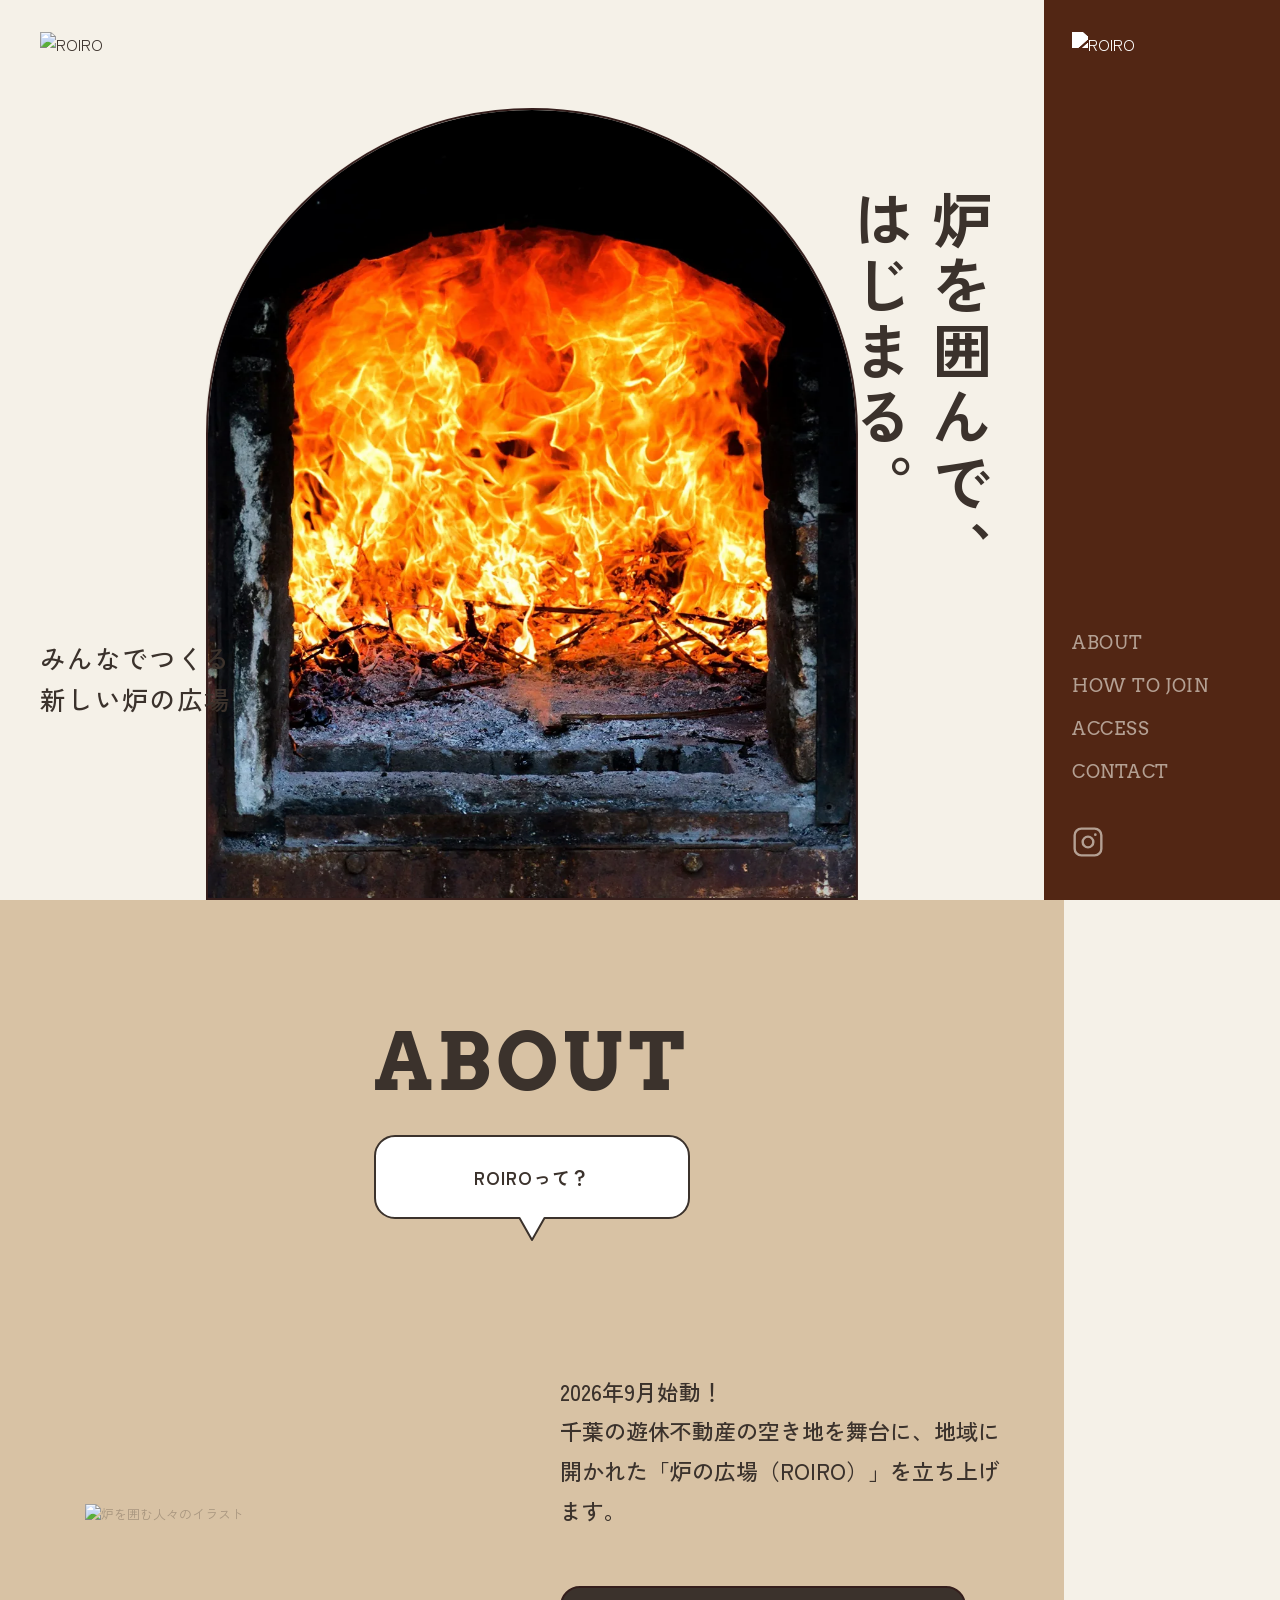
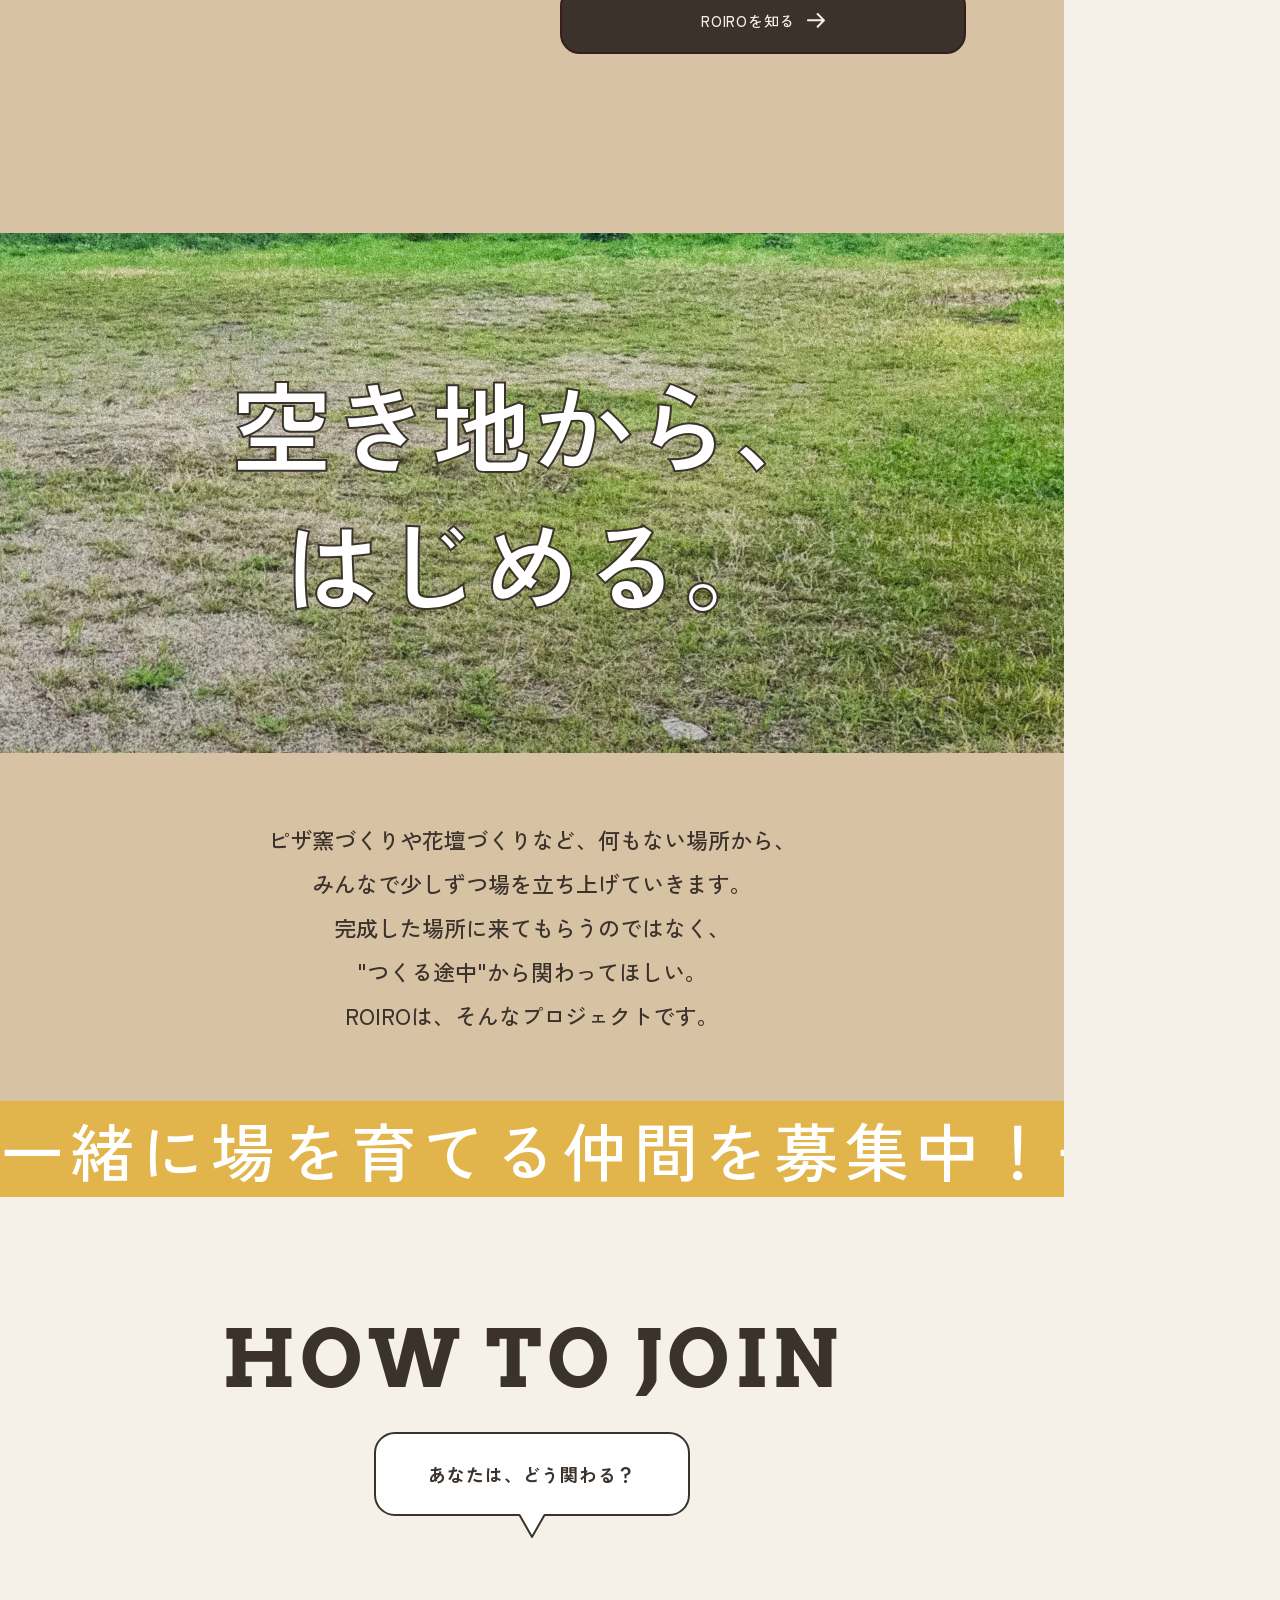
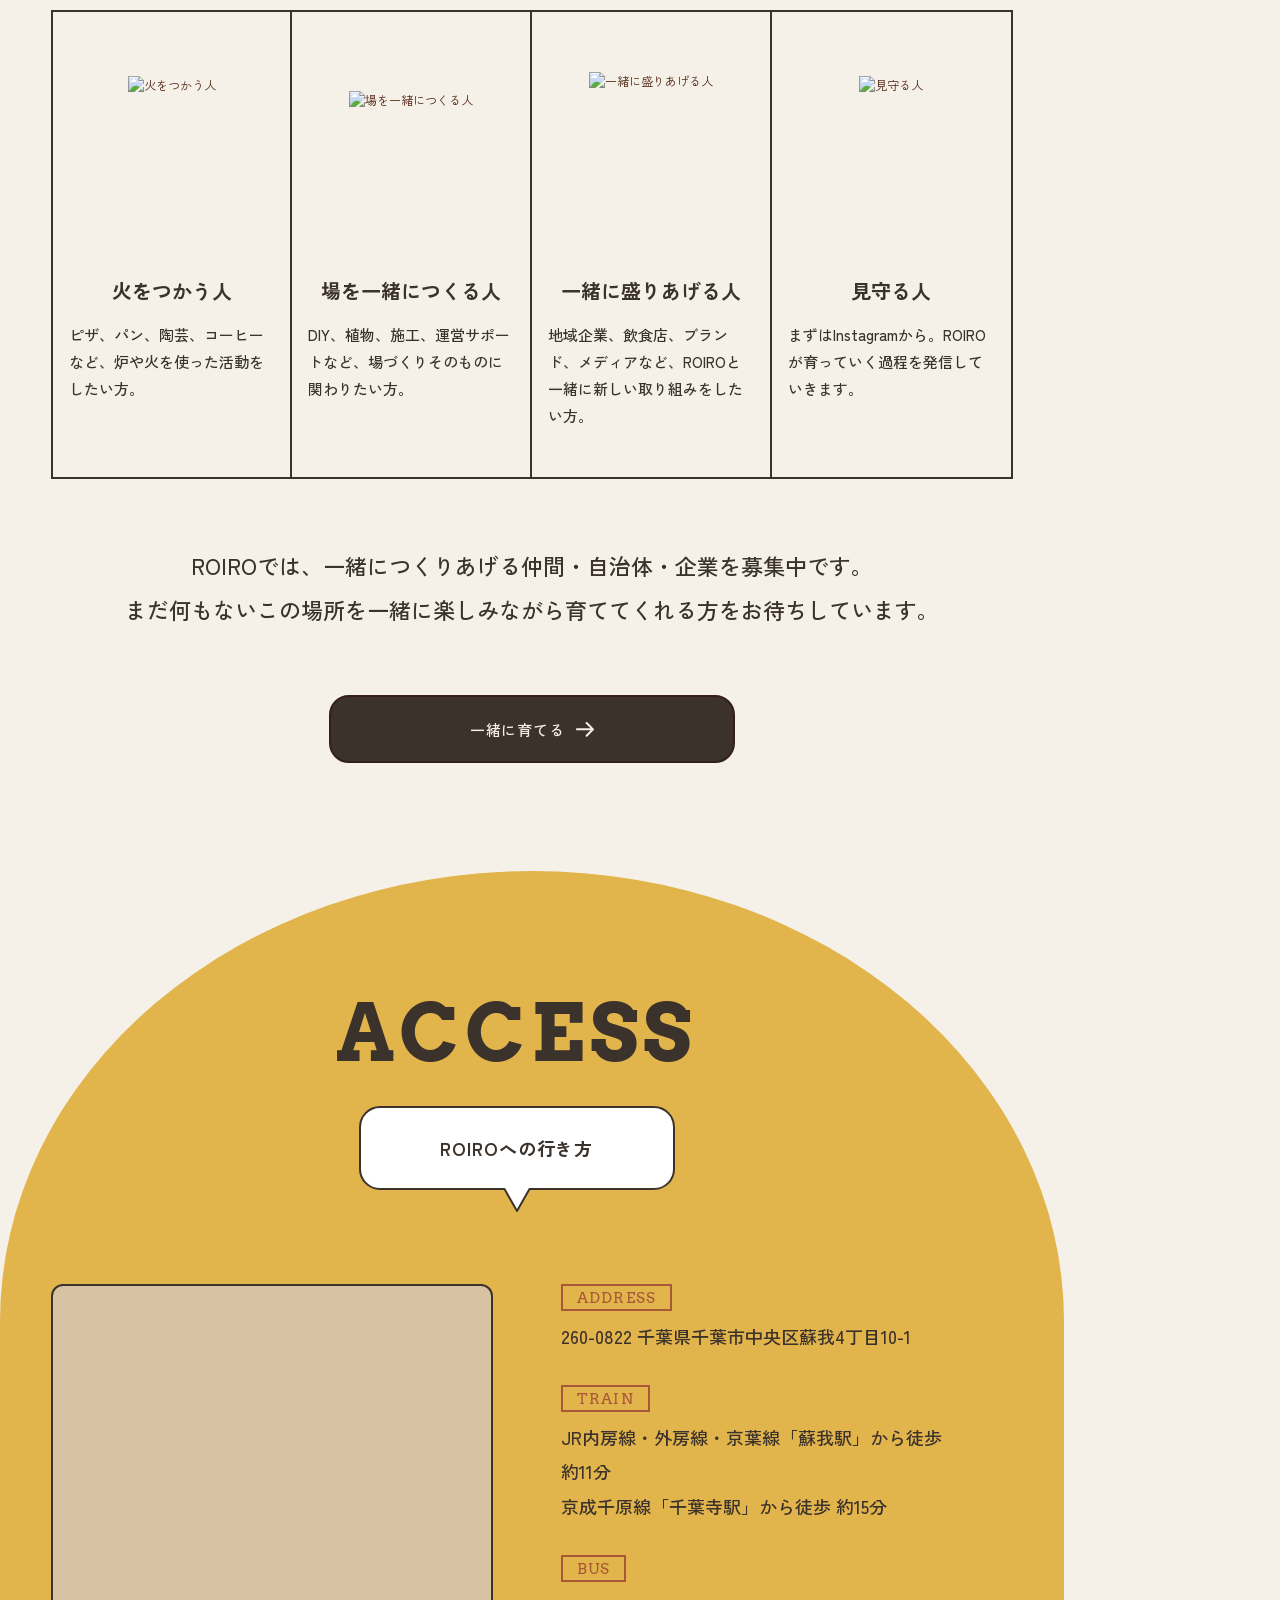
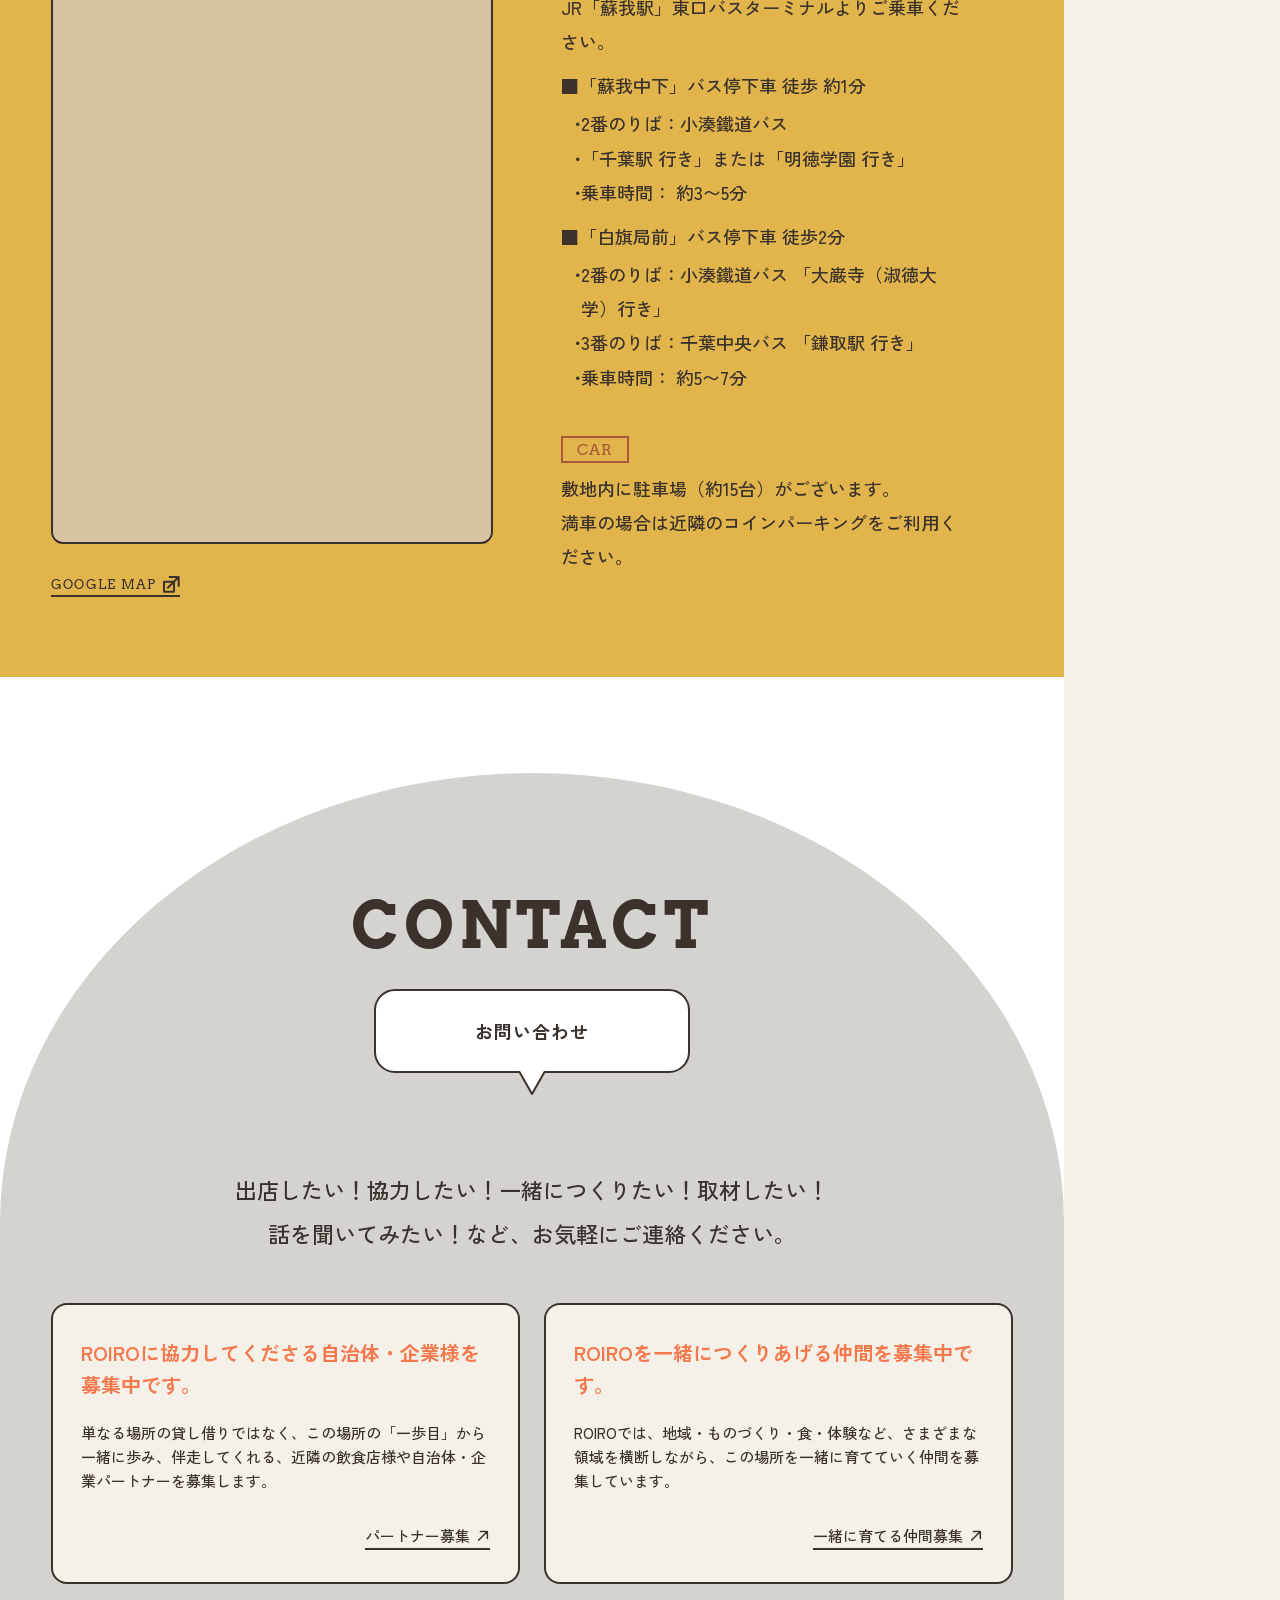
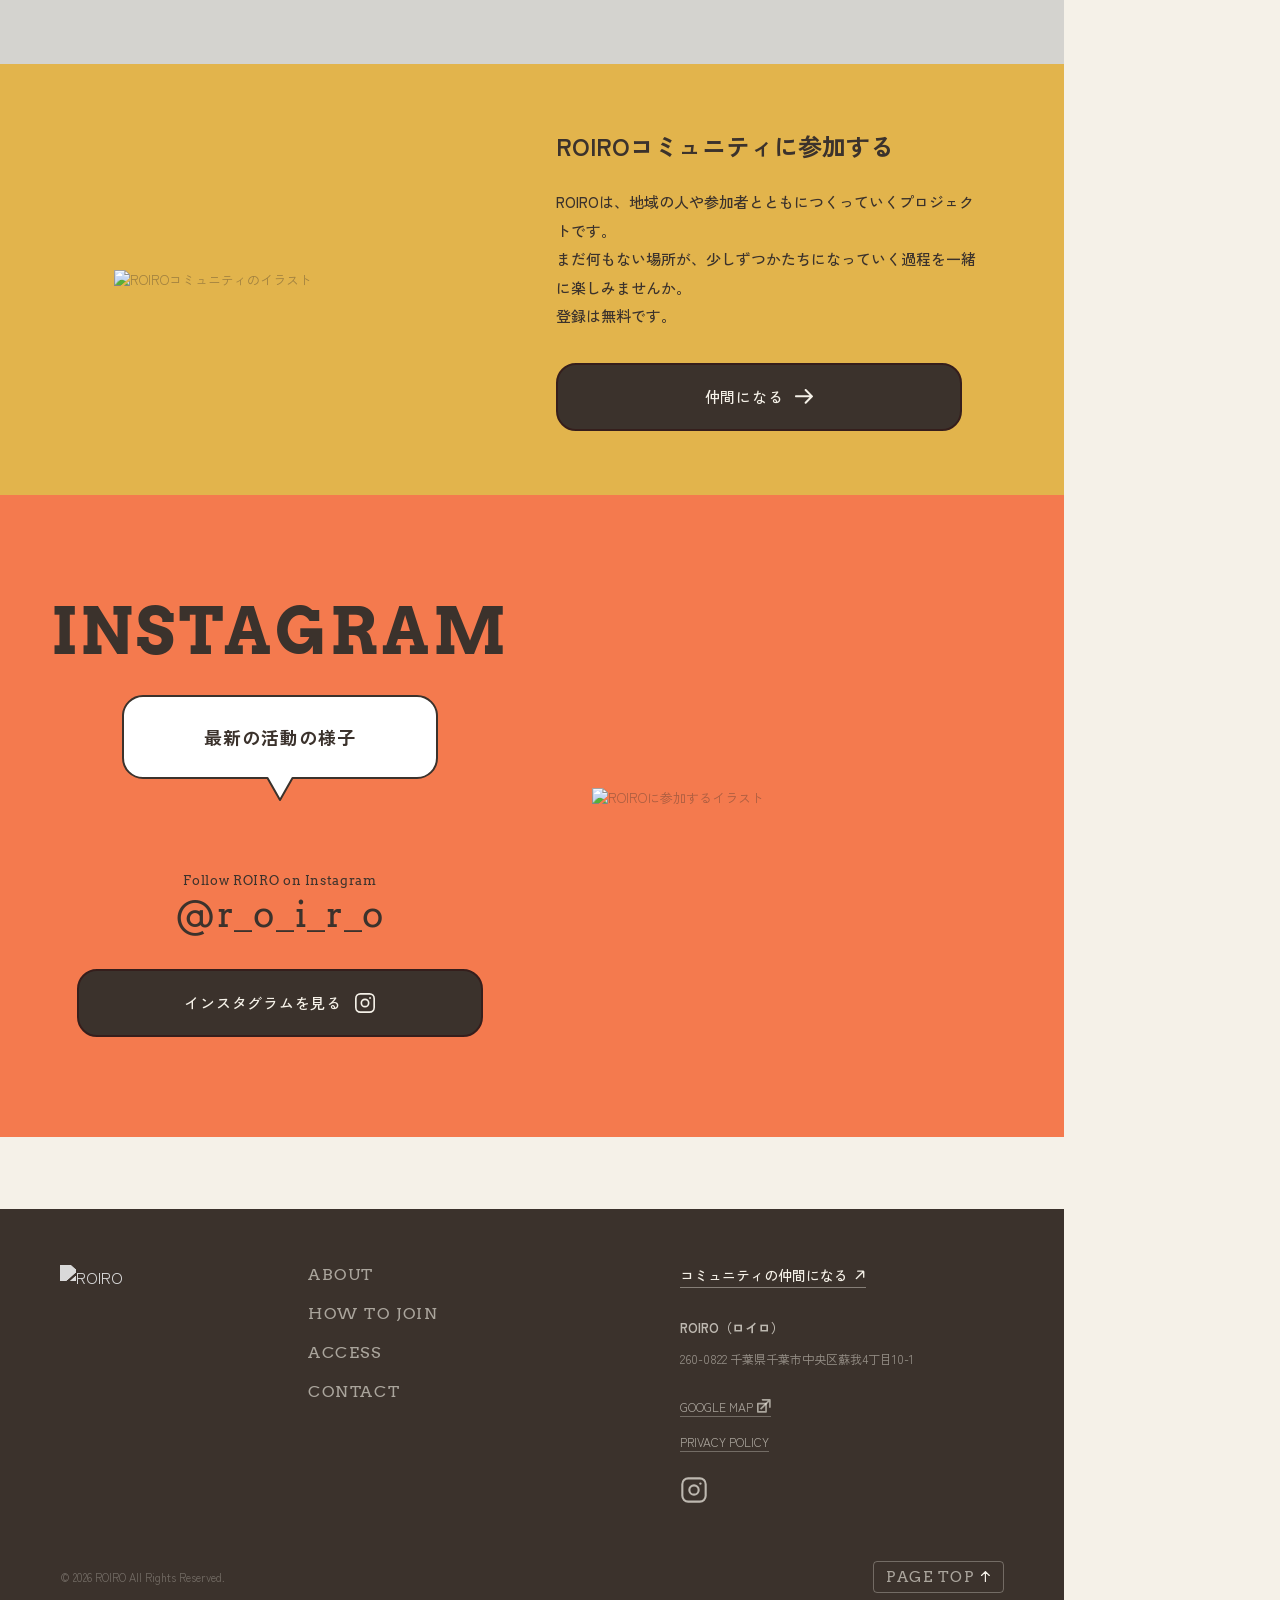
==== commit 3cb9df40: "Update index.html" ====
--- a/index.html
+++ b/index.html
@@ -4,6 +4,14 @@
   <!-- ROIRO -->
   <meta charset="UTF-8">
   <meta name="viewport" content="width=device-width, initial-scale=1.0">
+  <!-- Google tag (gtag.js) -->
+  <script async src="https://www.googletagmanager.com/gtag/js?id=G-Y36FDEYT67"></script>
+  <script>
+    window.dataLayer = window.dataLayer || [];
+    function gtag(){dataLayer.push(arguments);}
+    gtag('js', new Date());
+    gtag('config', 'G-Y36FDEYT67');
+  </script>
   <title>ROIRO（ロイロ）｜千葉・蘇我の炉の広場</title>
   <meta name="description" content="2026年9月、千葉・蘇我の空き地に「炉の広場 ROIRO」が始動。ピザ窯づくりや花壇づくりなど、何もない場所からみんなで場をつくり育てるプロジェクト。一緒につくる仲間・企業・自治体を募集中です。">
   <link rel="canonical" href="https://roiro.co/">
@@ -225,7 +233,7 @@
         </div>
         <div class="info-block">
           <h3>TRAIN</h3>
-          <p>JR各線「蘇我駅」から徒歩 約11分<br>京成千原線「千葉寺駅」から徒歩 約15分</p>
+          <p>JR内房線・外房線・京葉線「蘇我駅」から徒歩 約11分<br>京成千原線「千葉寺駅」から徒歩 約15分</p>
         </div>
         <div class="info-block">
           <h3>BUS</h3>
--- a/css/style.css
+++ b/css/style.css
@@ -387,7 +387,7 @@
 
     /* ════ FOOTER ════ */
     .footer { background: var(--sumi); padding: 0; position: relative; }
-    .footer-brick { width: 100%; line-height: 0; overflow: hidden; background: #ffffff; padding-top: clamp(40px, 6vw, 72px); }
+    .footer-brick { width: 100%; line-height: 0; overflow: hidden; background: var(--kinari); padding-top: clamp(40px, 6vw, 72px); }
     .footer-brick img { width: 100%; height: auto; display: block; }
     .footer-inner { padding: 56px 60px 32px; display: grid; grid-template-columns: 200px 1fr 1fr; gap: 48px; }
     .footer-logo img { height: 48px; width: auto; filter: brightness(0) invert(0.85); }
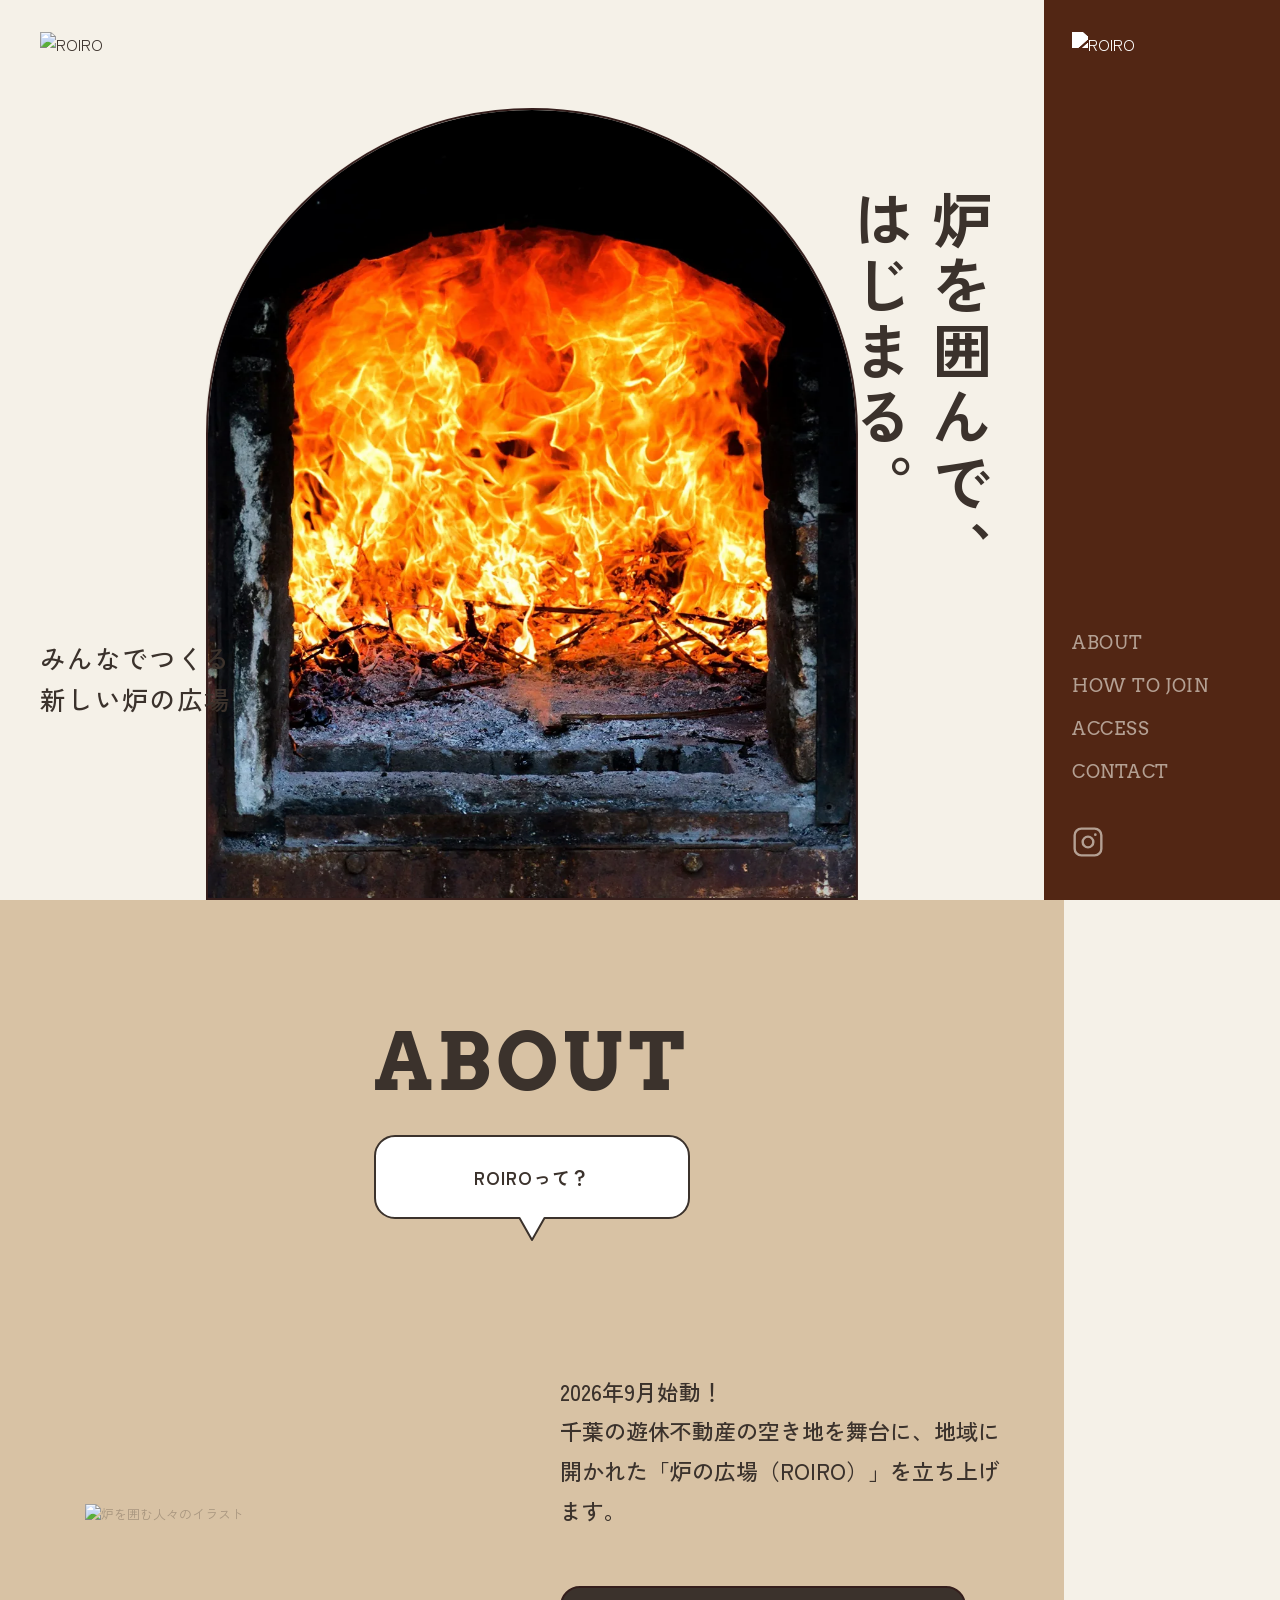
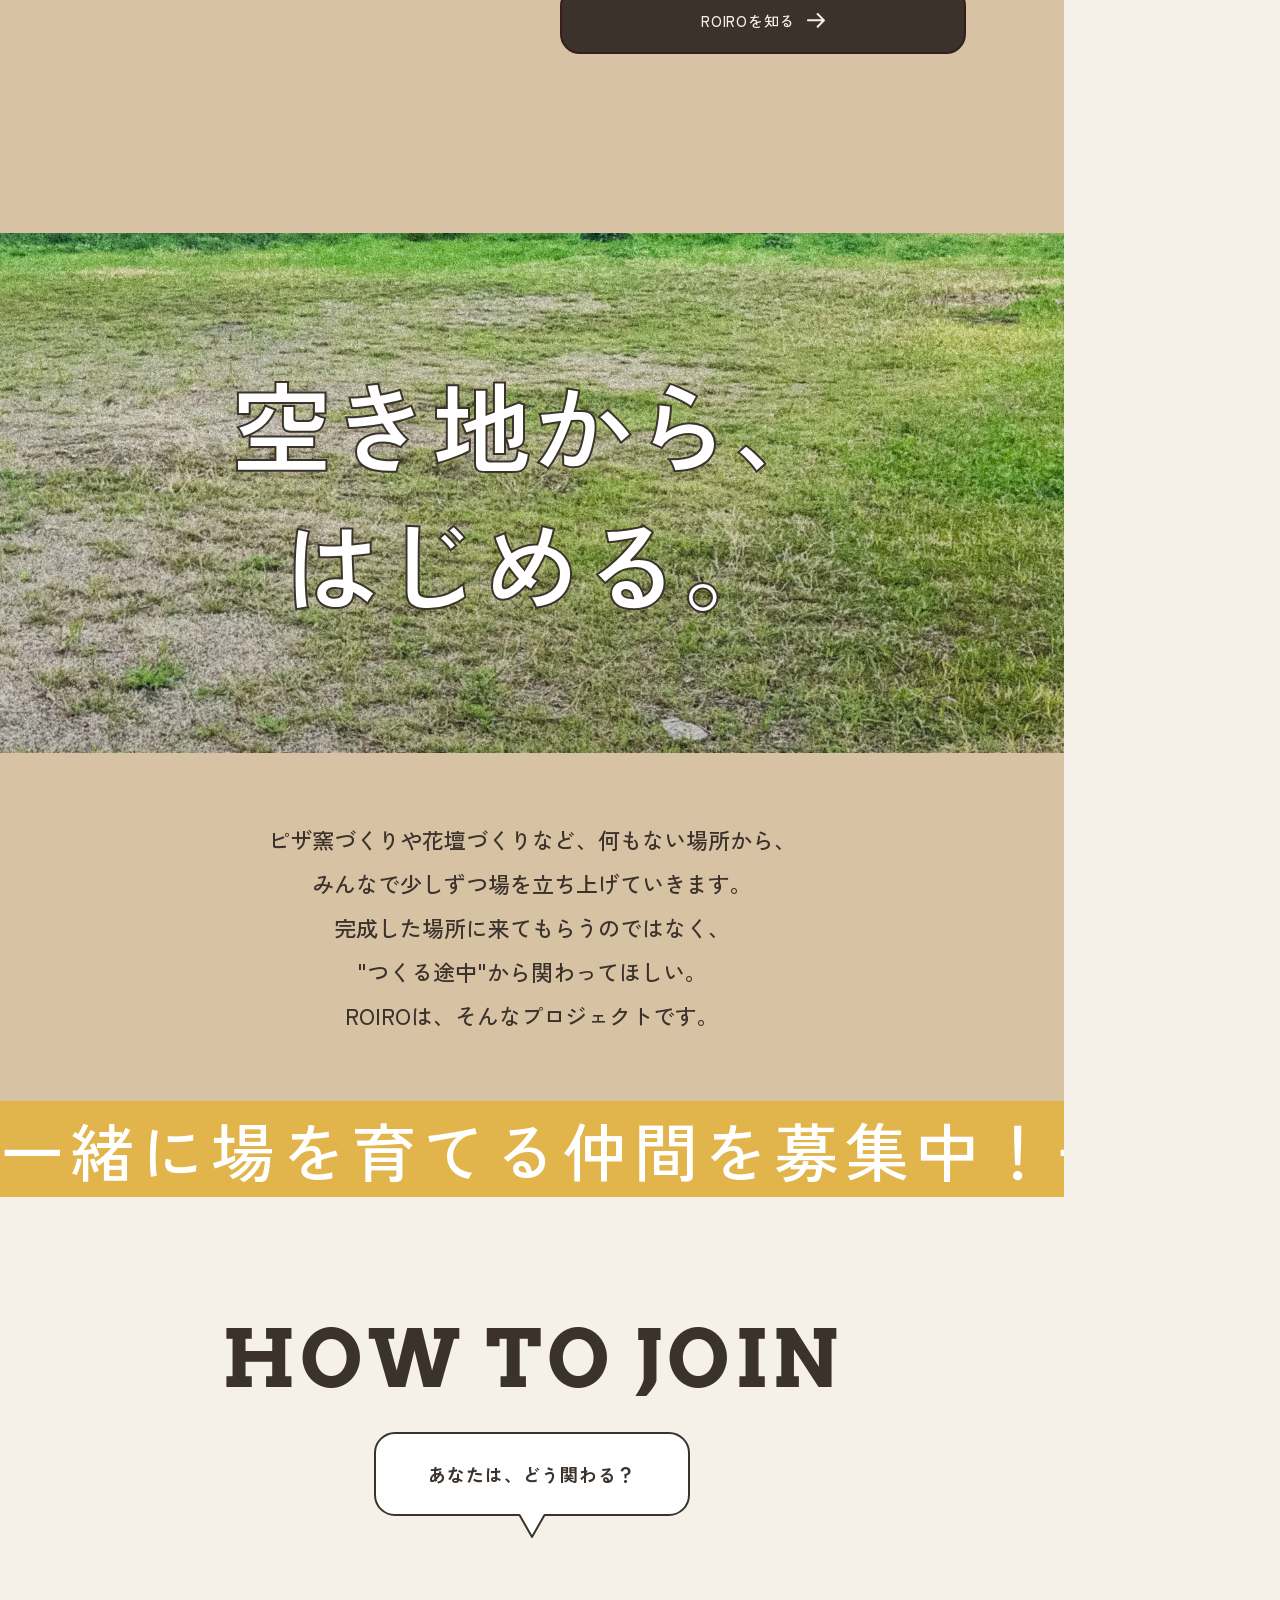
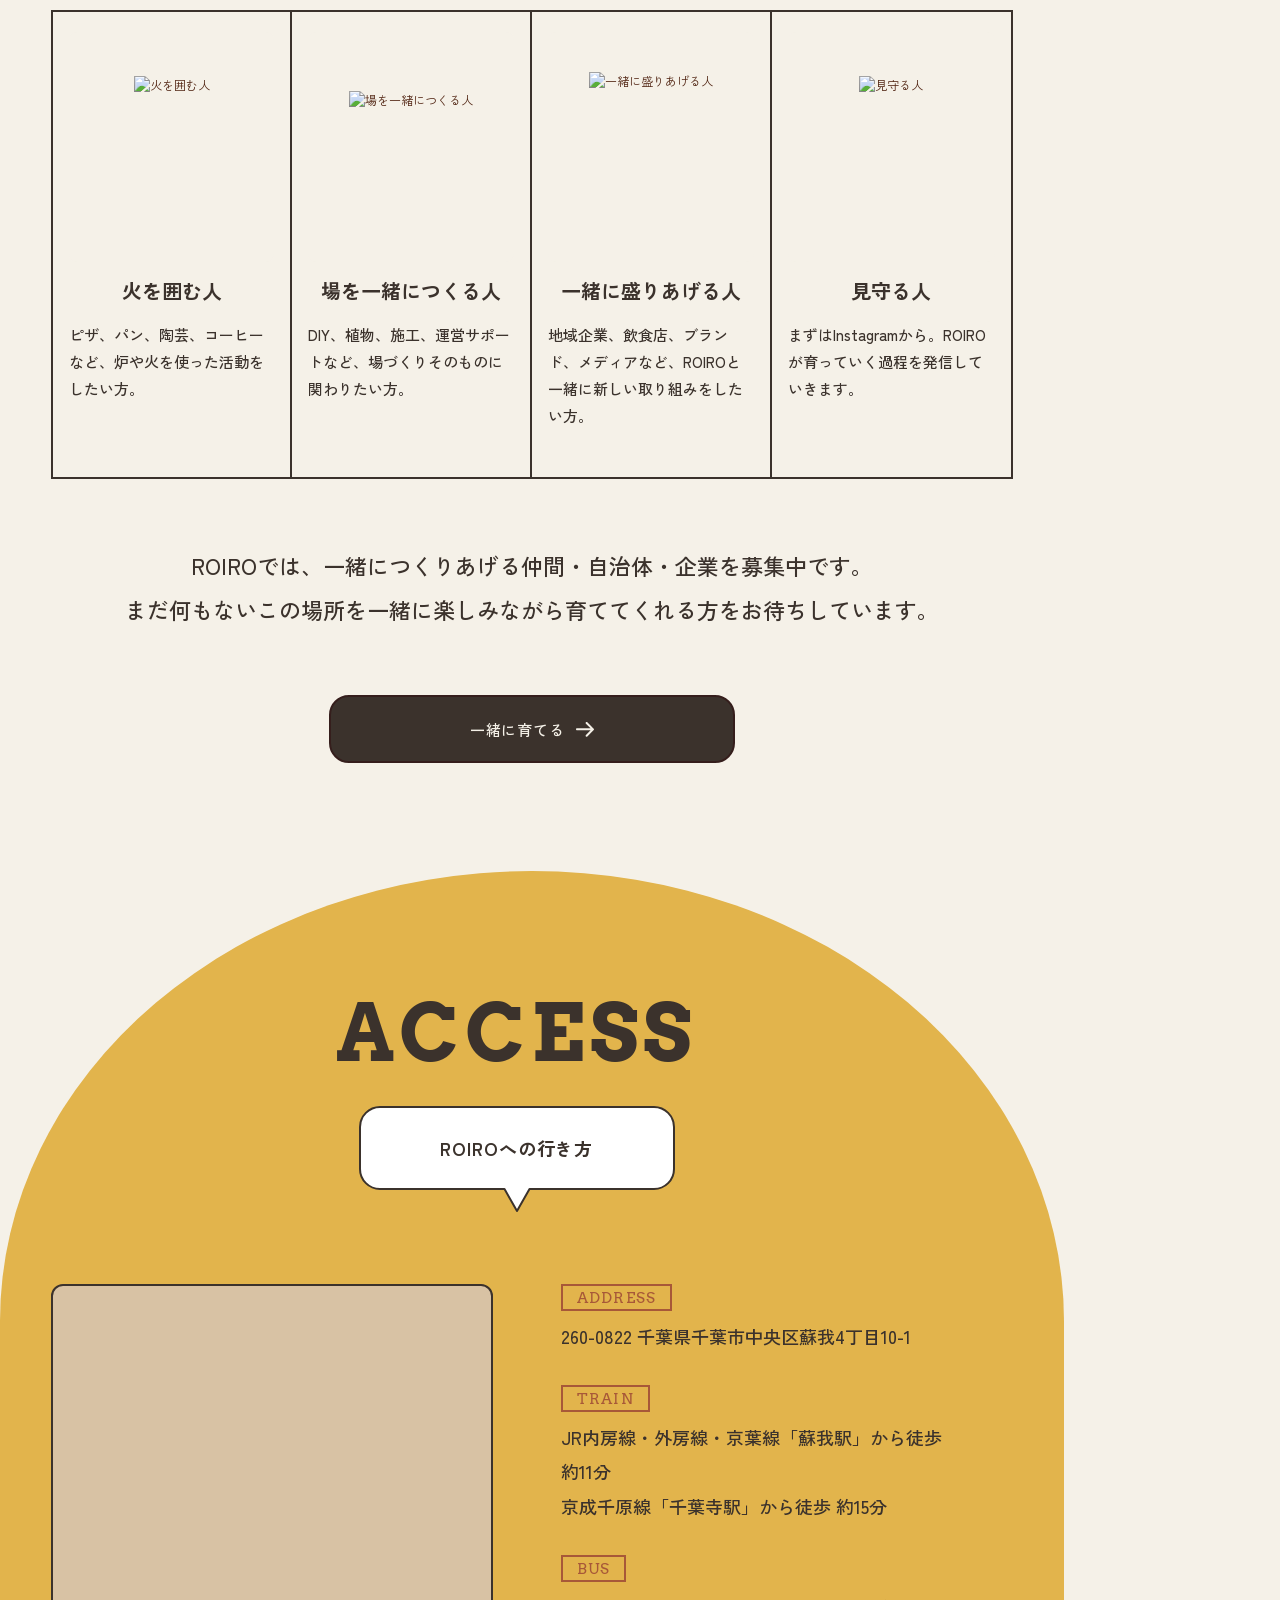
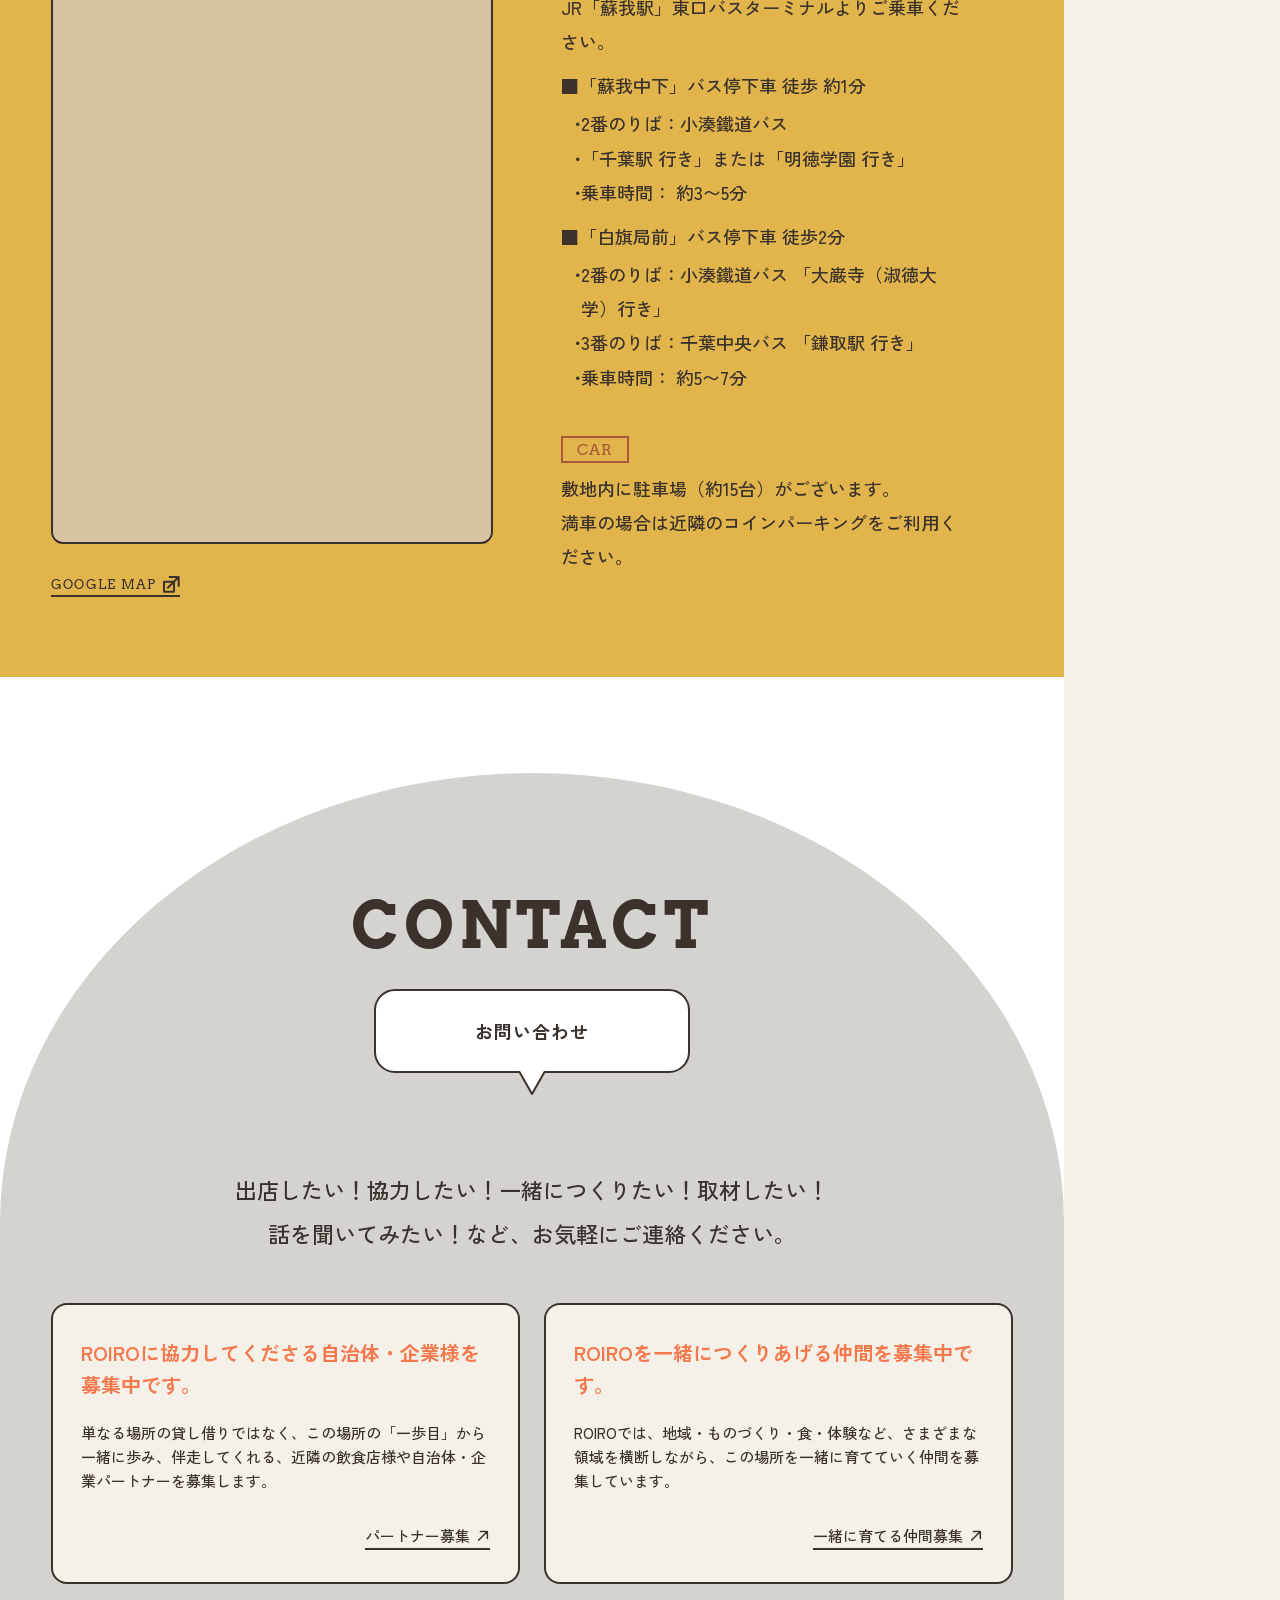
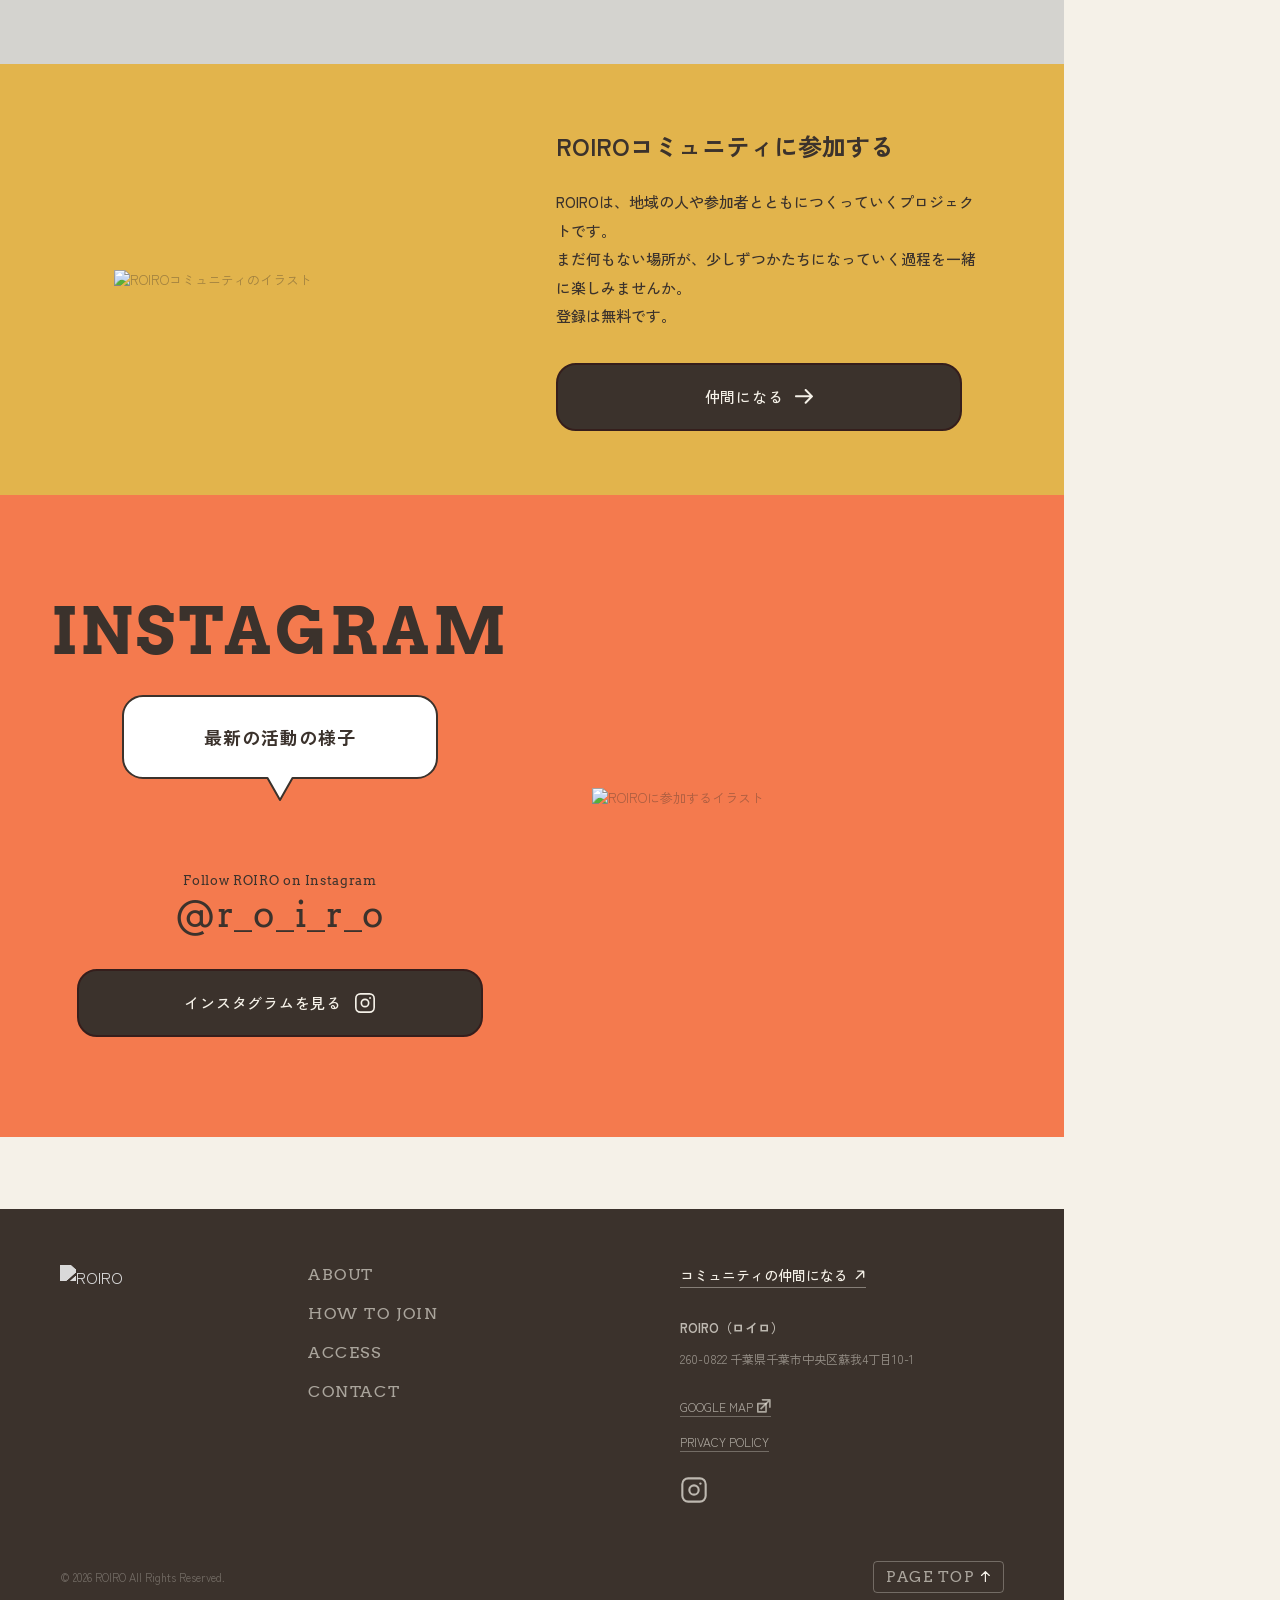
==== commit faeeb04c: "火を囲む人に修正" ====
--- a/index.html
+++ b/index.html
@@ -200,7 +200,7 @@
     <h2 class="section-title">HOW TO JOIN</h2>
     <div class="speech-bubble"><div class="speech-bubble-wrap"><svg width="316" height="106" viewBox="0 0 316 106"><use href="#bubble"/></svg><span class="speech-bubble-text">あなたは、どう関わる？</span></div></div>
     <div class="how-cards">
-      <div class="how-card"><div class="how-card-img"><img src="img/ill_hiwotukauhito.svg" alt="火をつかう人"></div><h3>火をつかう人</h3><p>ピザ、パン、陶芸、コーヒーなど、炉や火を使った活動をしたい方。</p></div>
+      <div class="how-card"><div class="how-card-img"><img src="img/ill_hiwotukauhito.svg" alt="火を囲む人"></div><h3>火を囲む人</h3><p>ピザ、パン、陶芸、コーヒーなど、炉や火を使った活動をしたい方。</p></div>
       <div class="how-card"><div class="how-card-img"><img src="img/ill_tsukuruhito.svg" alt="場を一緒につくる人"></div><h3>場を一緒につくる人</h3><p>DIY、植物、施工、運営サポートなど、場づくりそのものに関わりたい方。</p></div>
       <div class="how-card"><div class="how-card-img"><img src="img/ill_moriageru.svg" alt="一緒に盛りあげる人"></div><h3>一緒に盛りあげる人</h3><p>地域企業、飲食店、ブランド、メディアなど、ROIROと一緒に新しい取り組みをしたい方。</p></div>
       <div class="how-card"><div class="how-card-img"><img src="img/ill_mimamoru.svg" alt="見守る人"></div><h3>見守る人</h3><p>まずはInstagramから。ROIROが育っていく過程を発信していきます。</p></div>
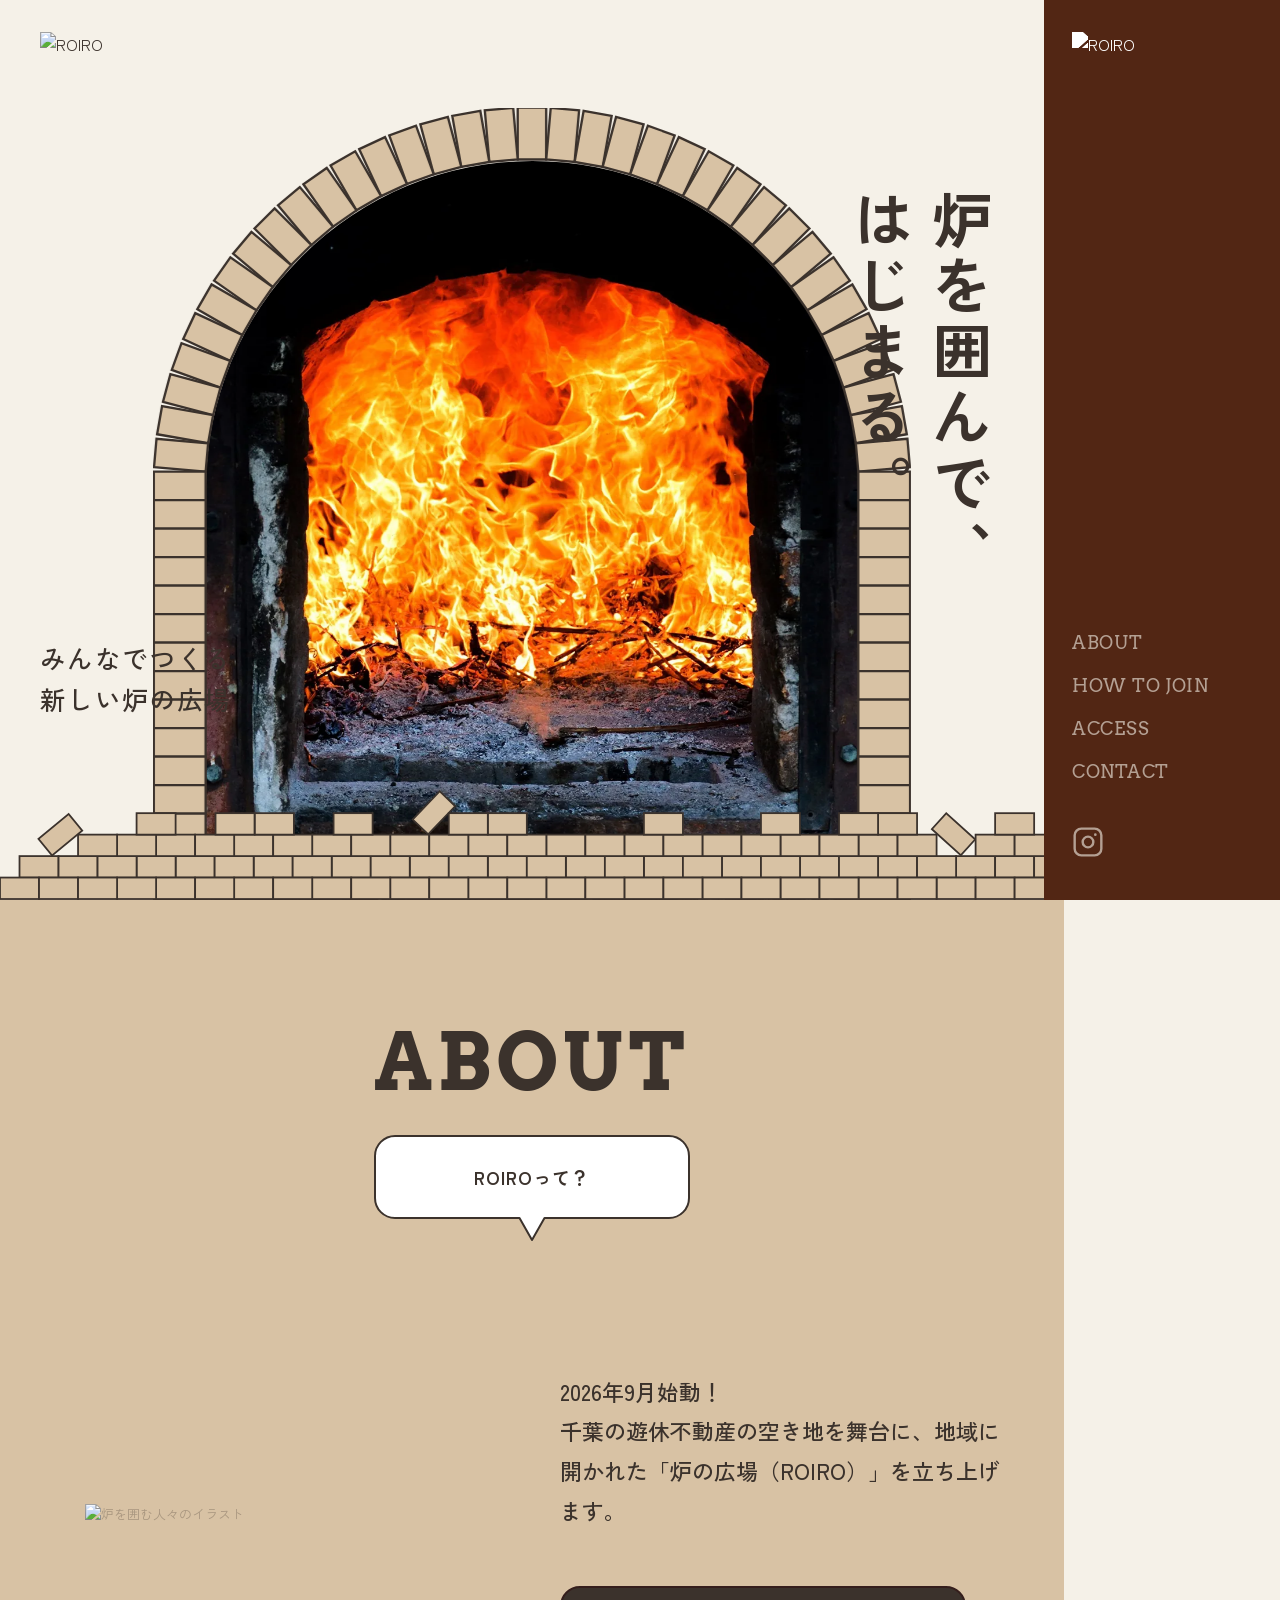
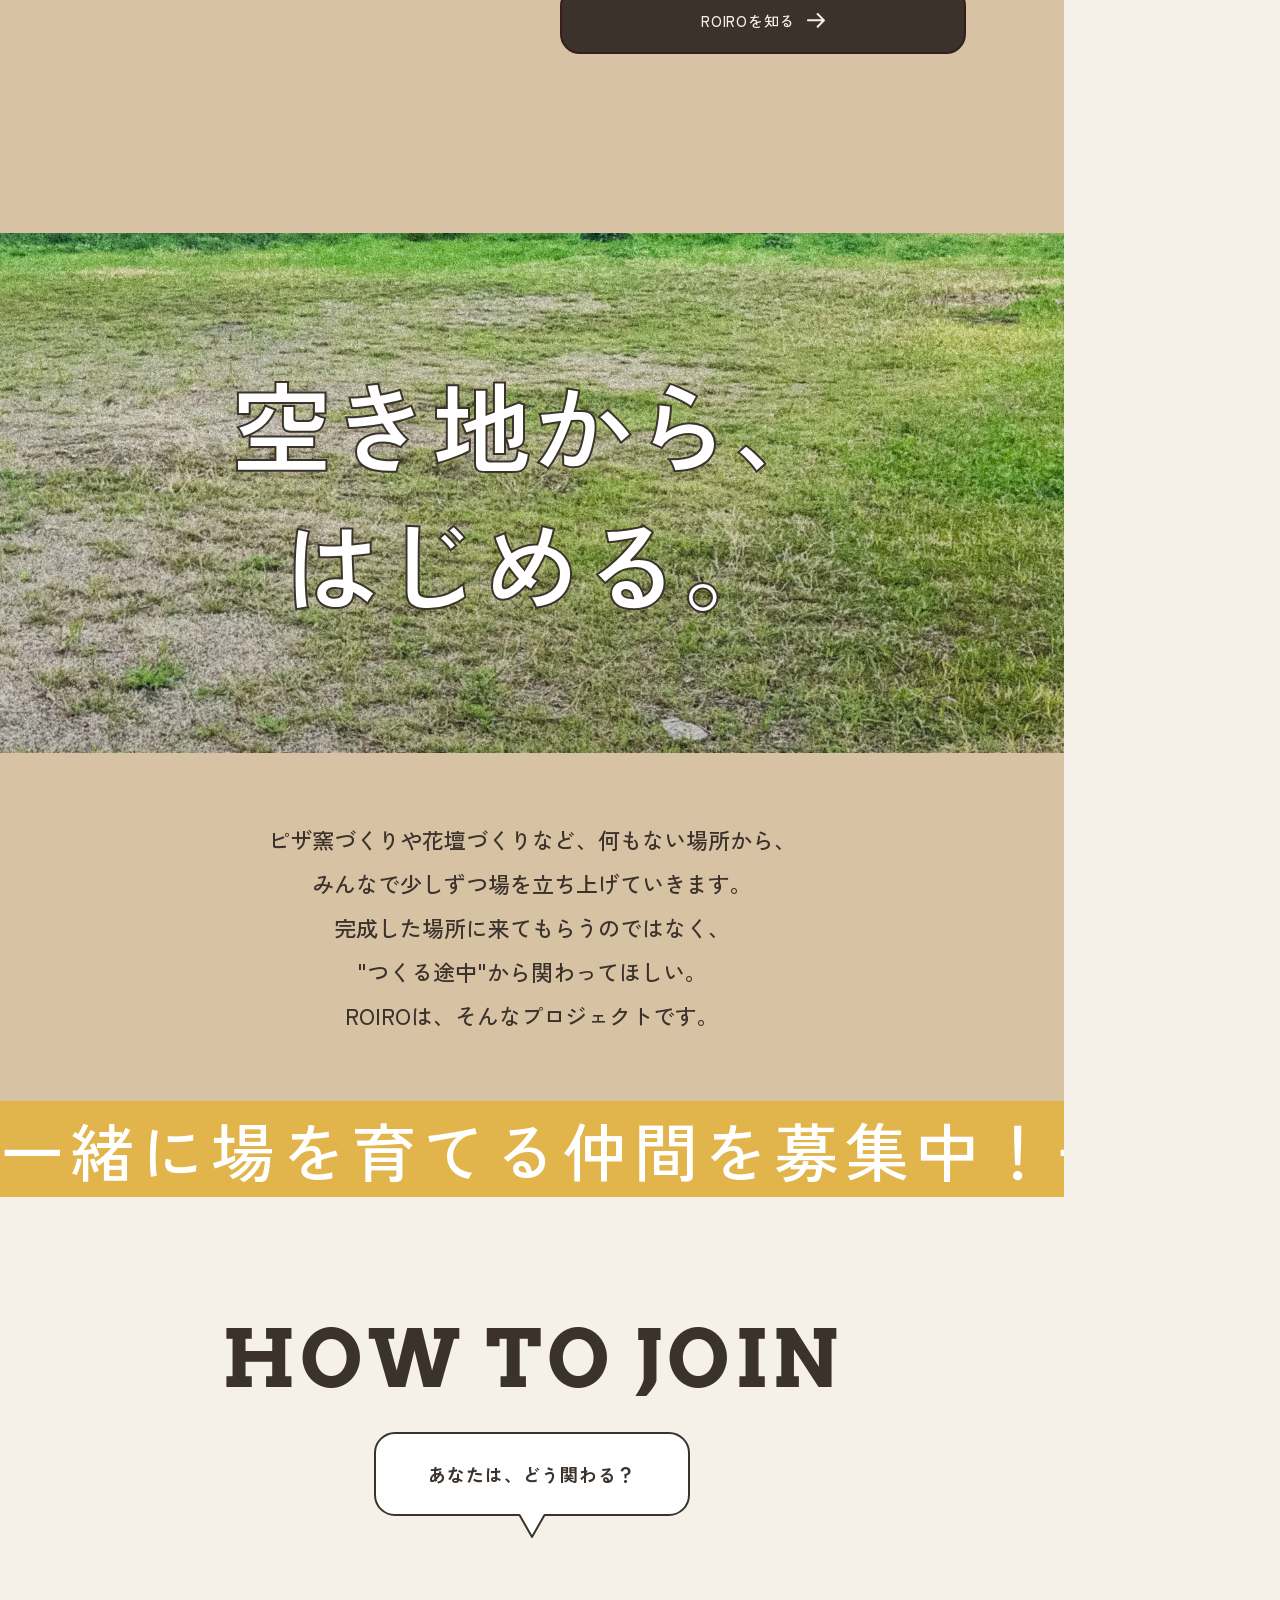
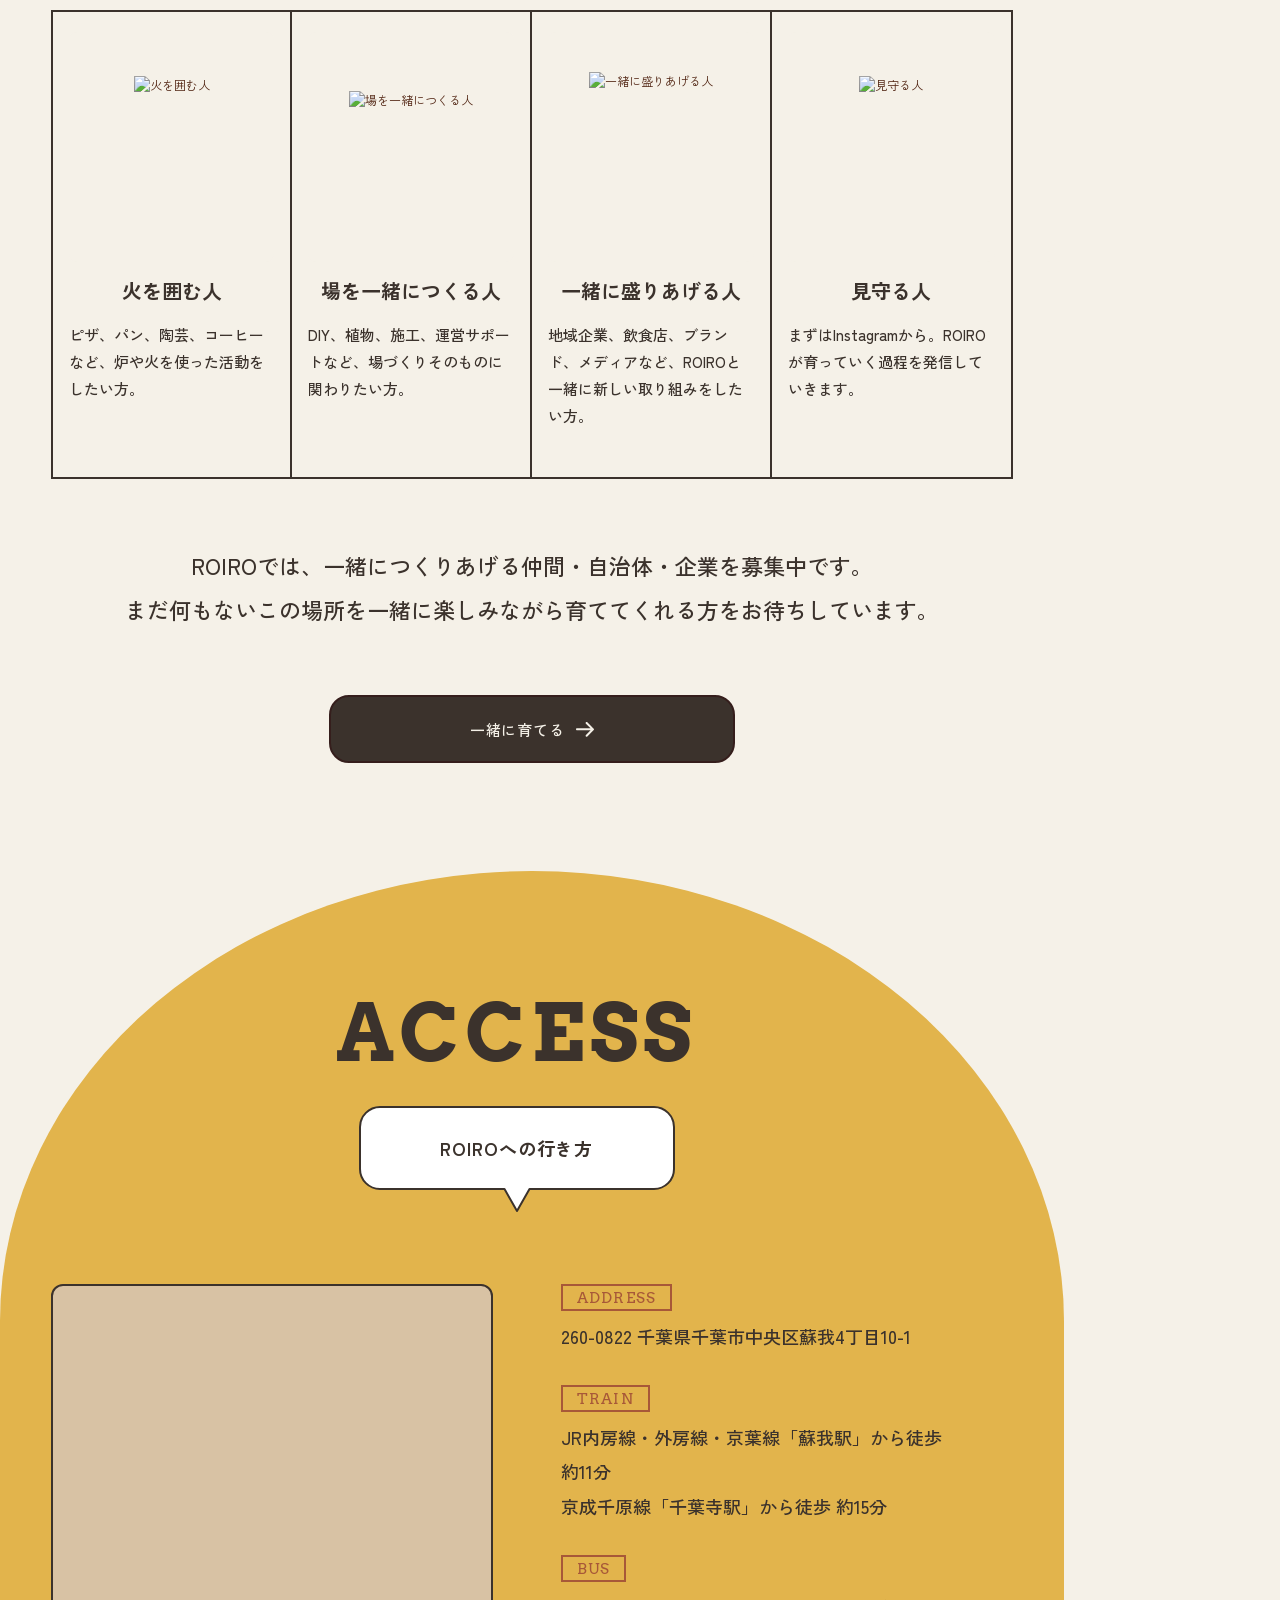
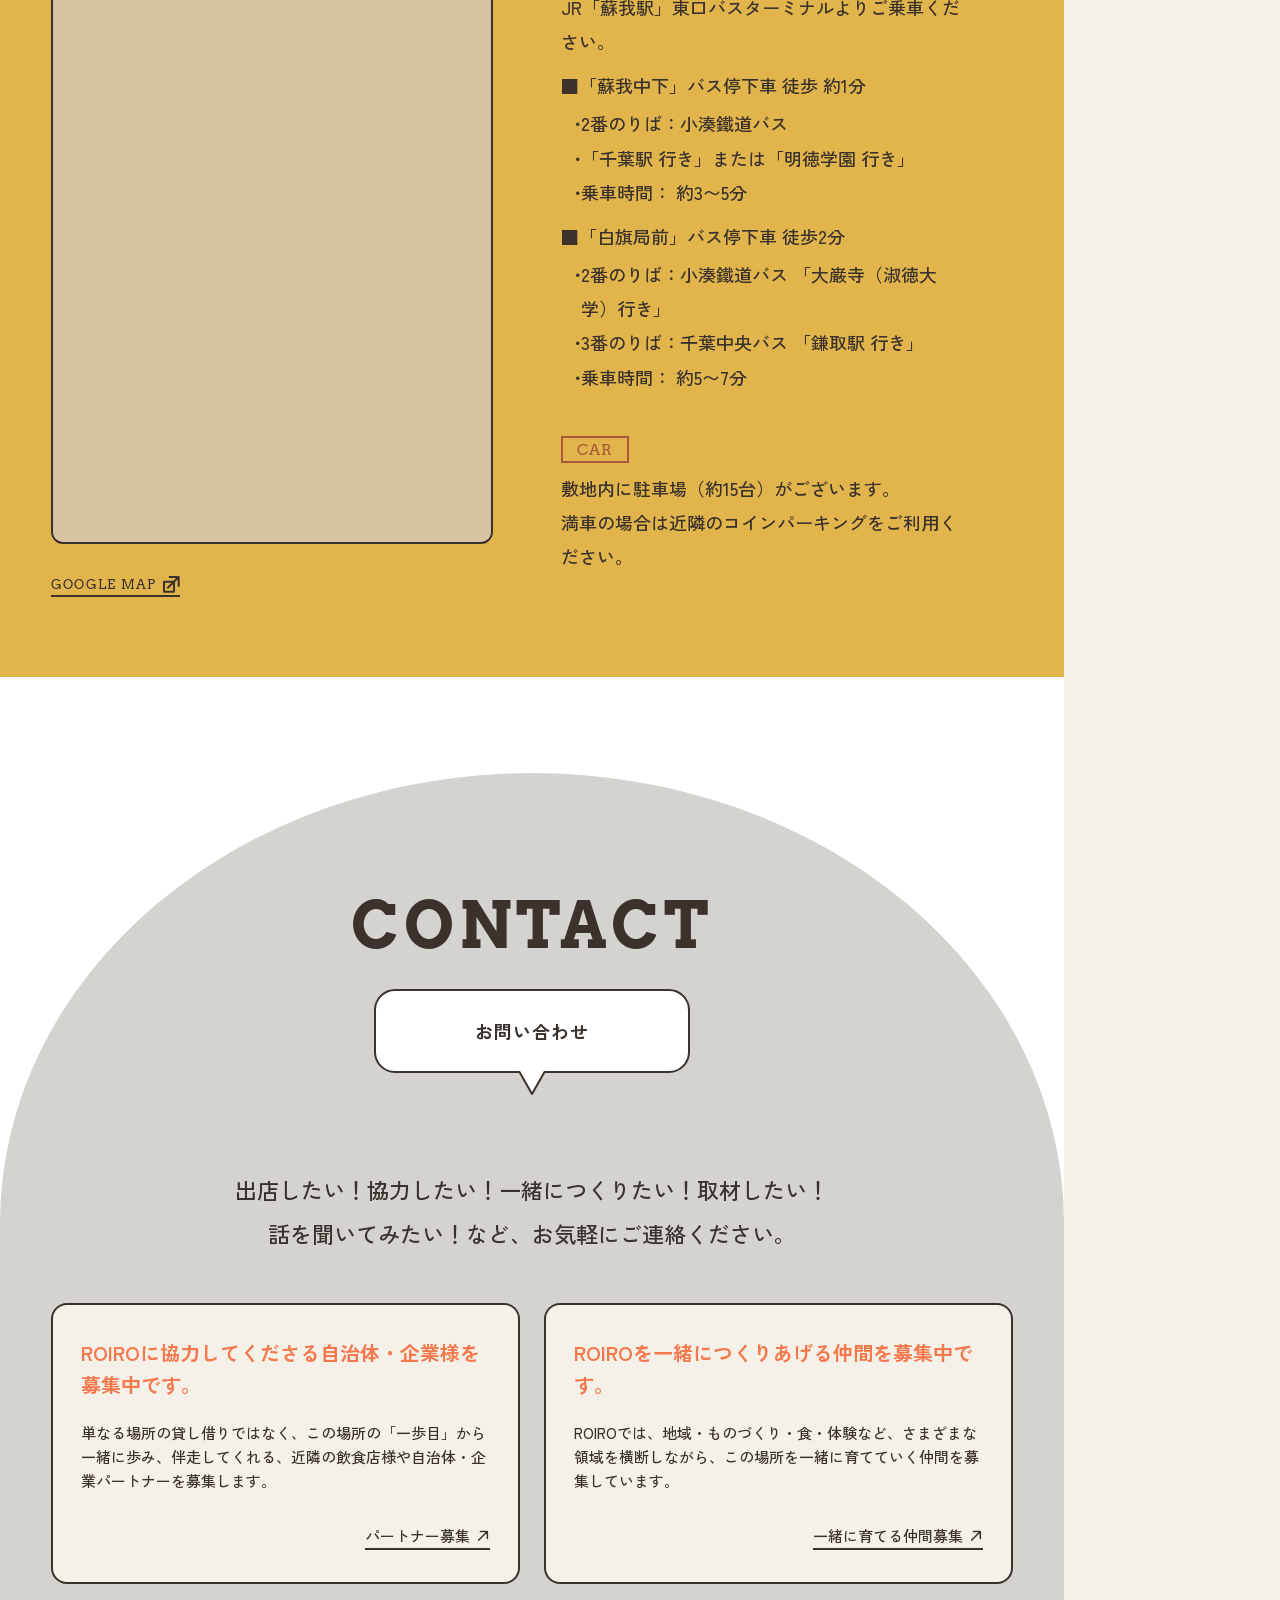
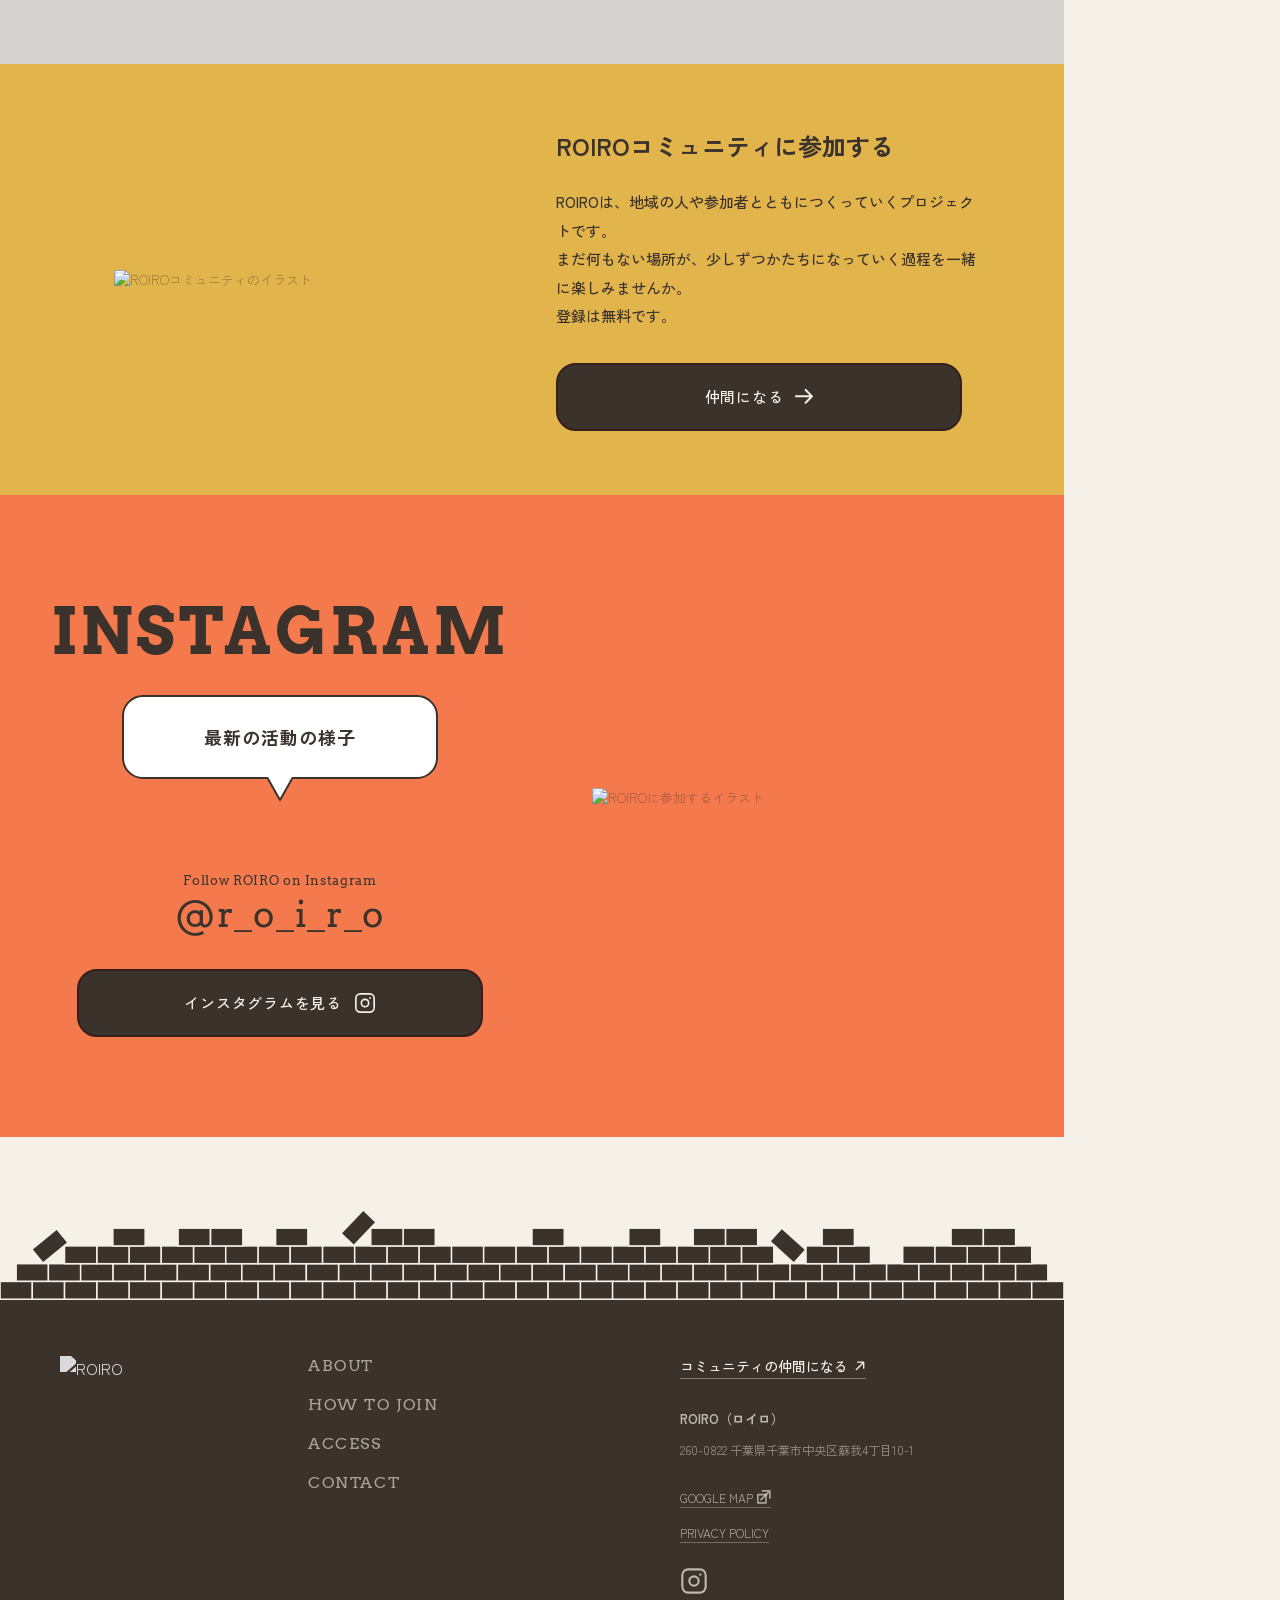
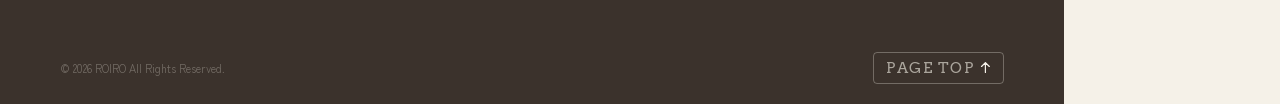
==== commit 195081e4: "炉にレンガを追加" ====
--- a/index.html
+++ b/index.html
@@ -145,8 +145,11 @@
 
 <!-- HERO -->
 <section class="hero" id="top">
-  <div class="hero-furnace-img">
-    <img src="img/ro.webp" alt="炉" class="furnace-photo">
+  <div class="hero-furnace">
+    <div class="hero-furnace-img">
+      <img src="img/ro.webp" alt="炉" class="furnace-photo">
+    </div>
+    <img src="img/ro_brick.svg" alt="" class="hero-furnace-frame" aria-hidden="true">
   </div>
   <div class="hero-logo-pc">
     <a href="/">
--- a/css/style.css
+++ b/css/style.css
@@ -142,12 +142,20 @@
       position: relative; width: 100%; height: 100vh; min-height: 640px;
       background: var(--kinari); overflow: hidden;
     }
-    .hero-furnace-img {
+    .hero-furnace {
       position: absolute; bottom: 0; left: 50%; transform: translateX(-50%);
       z-index: 1; height: 88vh; max-height: 980px;
-      aspect-ratio: 560 / 680; width: auto; max-width: 56vw;
-      border-radius: 500px 500px 0 0; overflow: hidden;
-      border: 2px solid #351E1C;
+      aspect-ratio: 651 / 680; width: auto; max-width: 65vw;
+    }
+    /* 写真：レンガ枠の内側開口にぴったりはめ込む（枠の厚み≒6.95%/上6.69%） */
+    .hero-furnace-img {
+      position: absolute; top: 6.69%; left: 6.95%; right: 6.95%; bottom: 0;
+      z-index: 1; border-radius: 999px 999px 0 0; overflow: hidden;
+    }
+    /* レンガのアーチ枠：写真の上に重ねる */
+    .hero-furnace-frame {
+      position: absolute; inset: 0; width: 100%; height: 100%;
+      z-index: 2; pointer-events: none; display: block;
     }
     .furnace-photo { width: 100%; height: 100%; object-fit: cover; object-position: center; }
     .hero-logo-pc {
@@ -448,7 +456,7 @@
       /* HERO */
       .hero-catch { right: 48px; }
       .hero-sub { left: 40px; top: auto; bottom: 140px; }
-      .hero-furnace-img { max-width: 560px; max-height: 600px; }
+      .hero-furnace { max-width: 651px; max-height: 643px; }
 
       /* 本文フォントを中間サイズに */
       .about-body, .about-field-desc p, .how-desc, .contact-lead { font-size: 19px; }
@@ -495,11 +503,10 @@
 
       /* ── HERO ── */
       .hero { height: calc(100svh - 73px); min-height: 560px; }
-      .hero-furnace-img {
-        bottom: 40px;
-        width: 72vw; height: auto; aspect-ratio: 480 / 680;
-        max-width: 300px; max-height: 58svh;
-        border-radius: 150px 150px 0 0;
+      .hero-furnace {
+        bottom: 40px; height: auto;
+        width: 84vw; aspect-ratio: 651 / 680;
+        max-width: 348px; max-height: 62svh;
       }
       .hero-catch { right: 16px; top: 22%; }
       .hero-catch h1 { line-height: 1.4; font-size: 34px; }
@@ -640,7 +647,7 @@
     @media (prefers-reduced-motion: no-preference) {
       .hero-logo-pc,
       .hero-sub,
-      .hero-furnace-img,
+      .hero-furnace,
       .hero-brick {
         opacity: 0;
         animation-duration: 0.9s;
@@ -666,7 +673,7 @@
         animation-delay: 1.15s;
       }
       /* 4. 炉：下からせり上がり（既存の translateX(-50%) を保持） */
-      .hero-furnace-img {
+      .hero-furnace {
         animation:
           heroFurnaceIn 1.2s cubic-bezier(0.22, 1, 0.36, 1) 1.55s both,
           furnaceSettle 1.15s linear 2.8s 1 forwards;
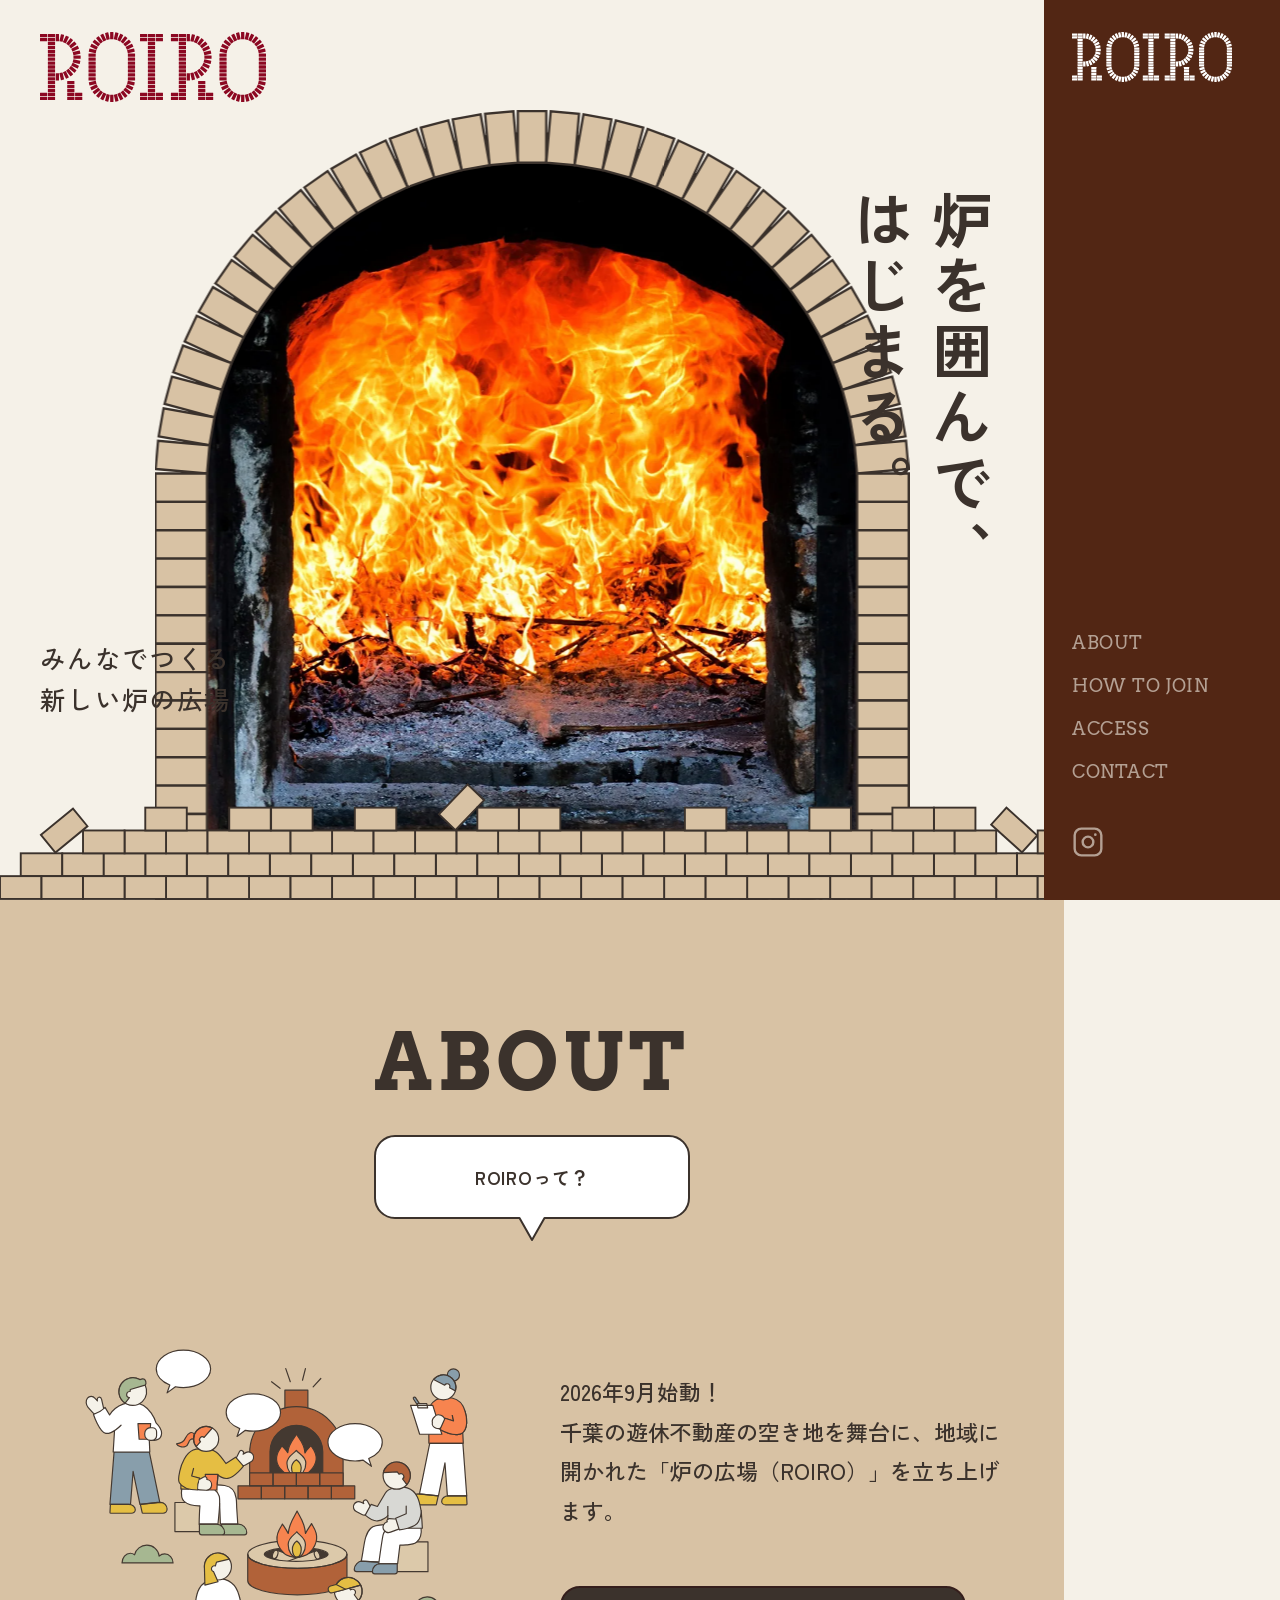
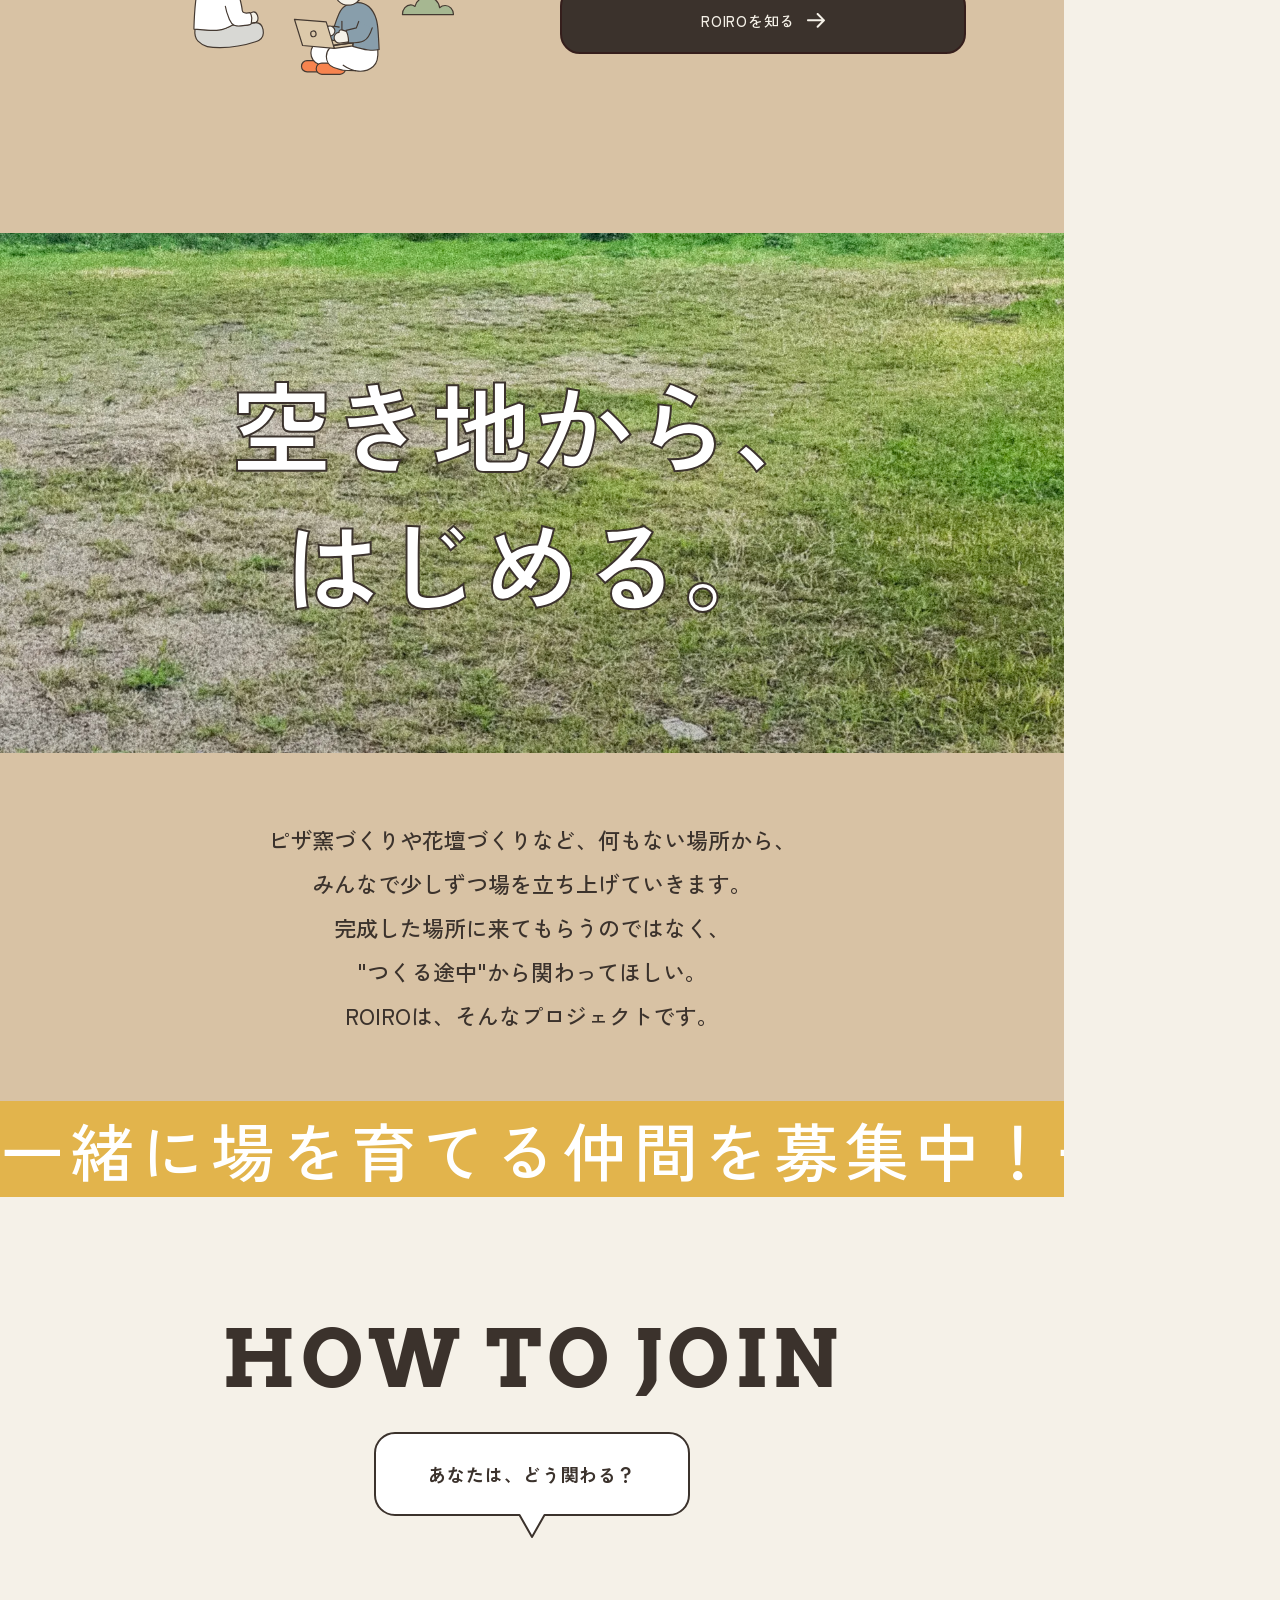
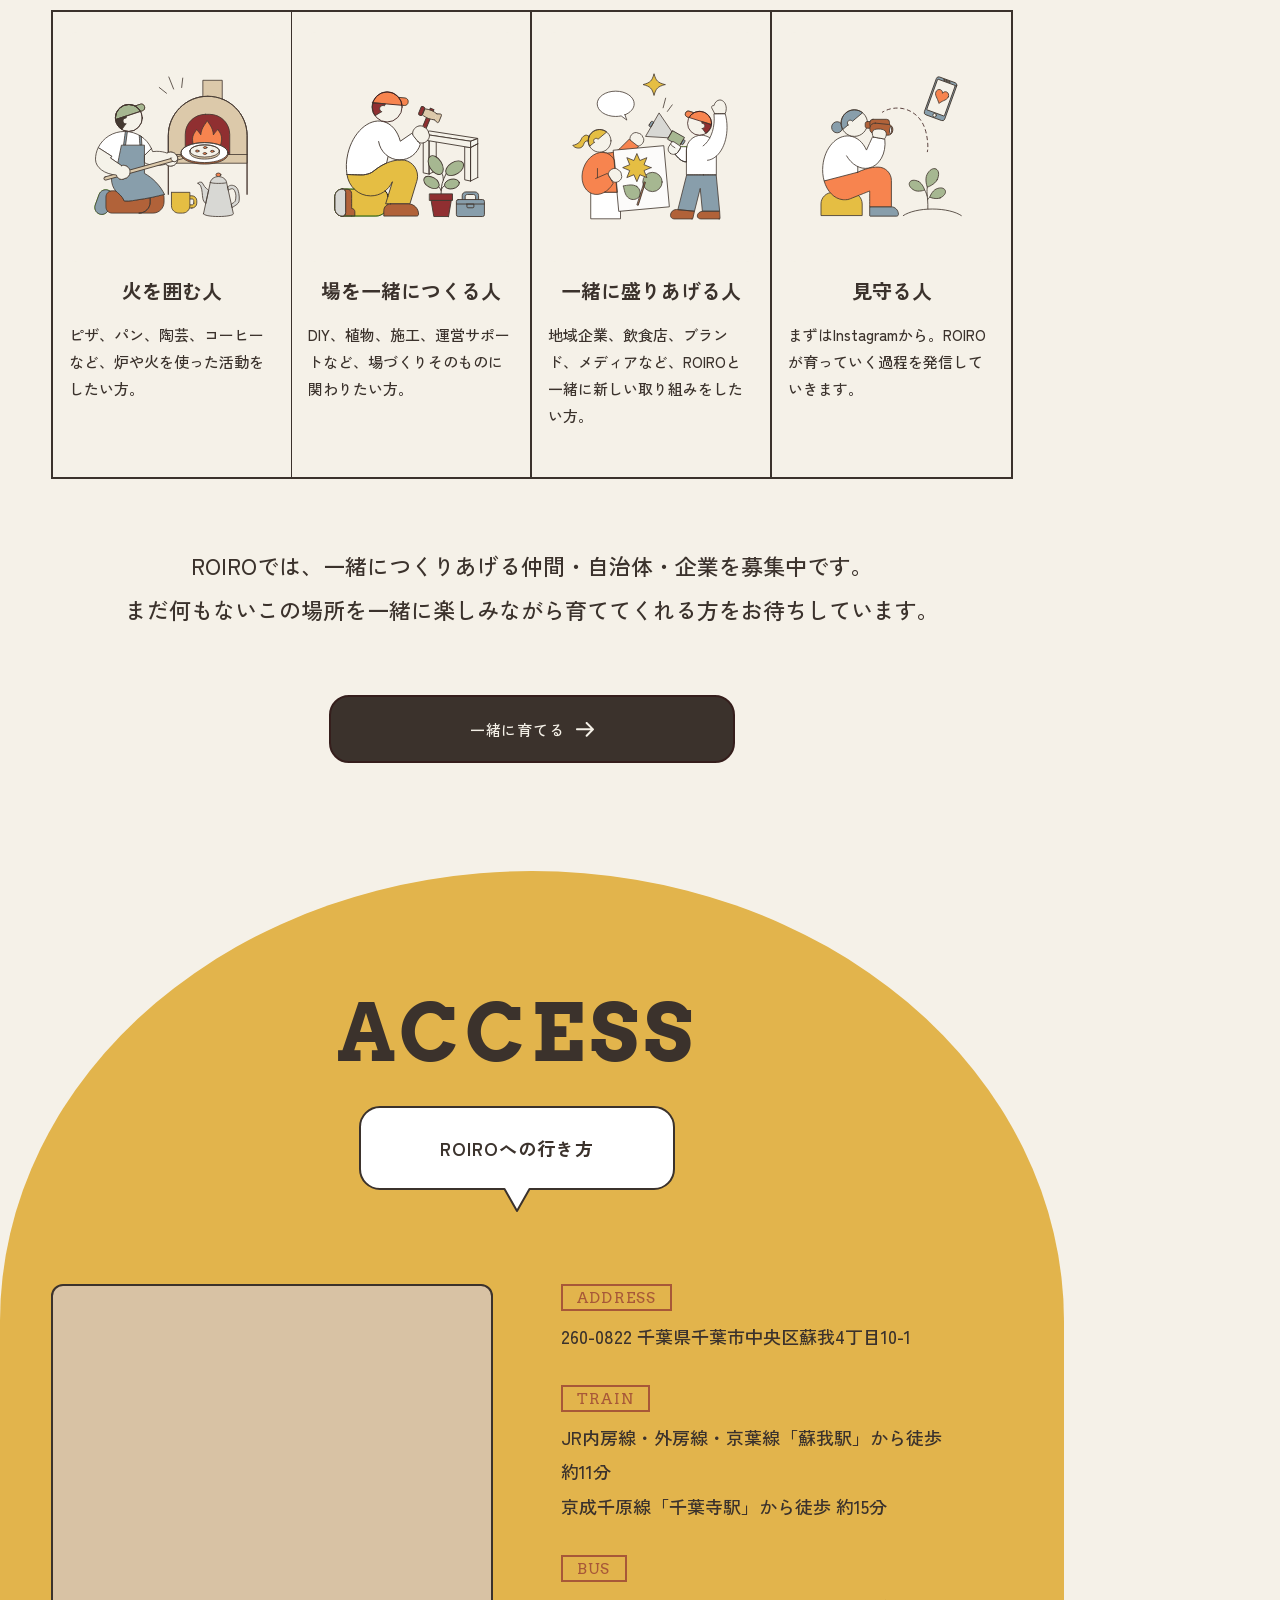
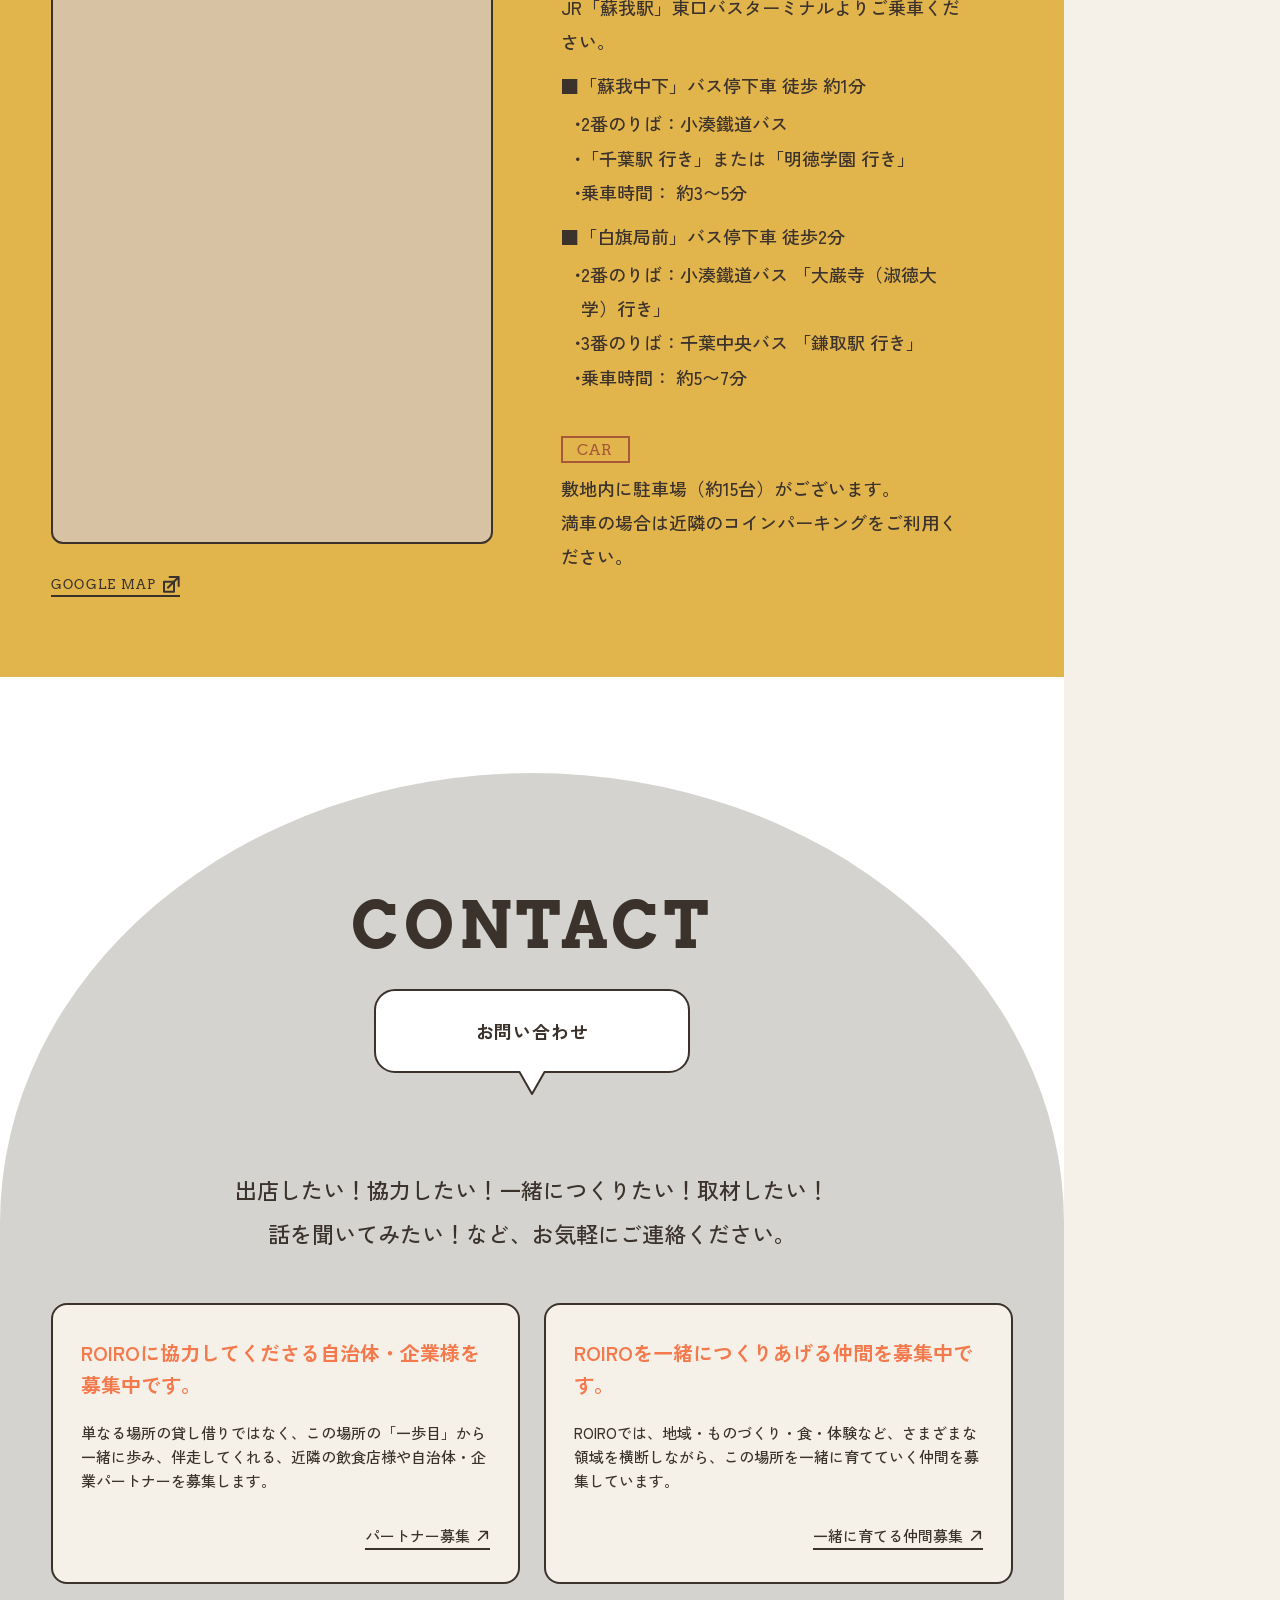
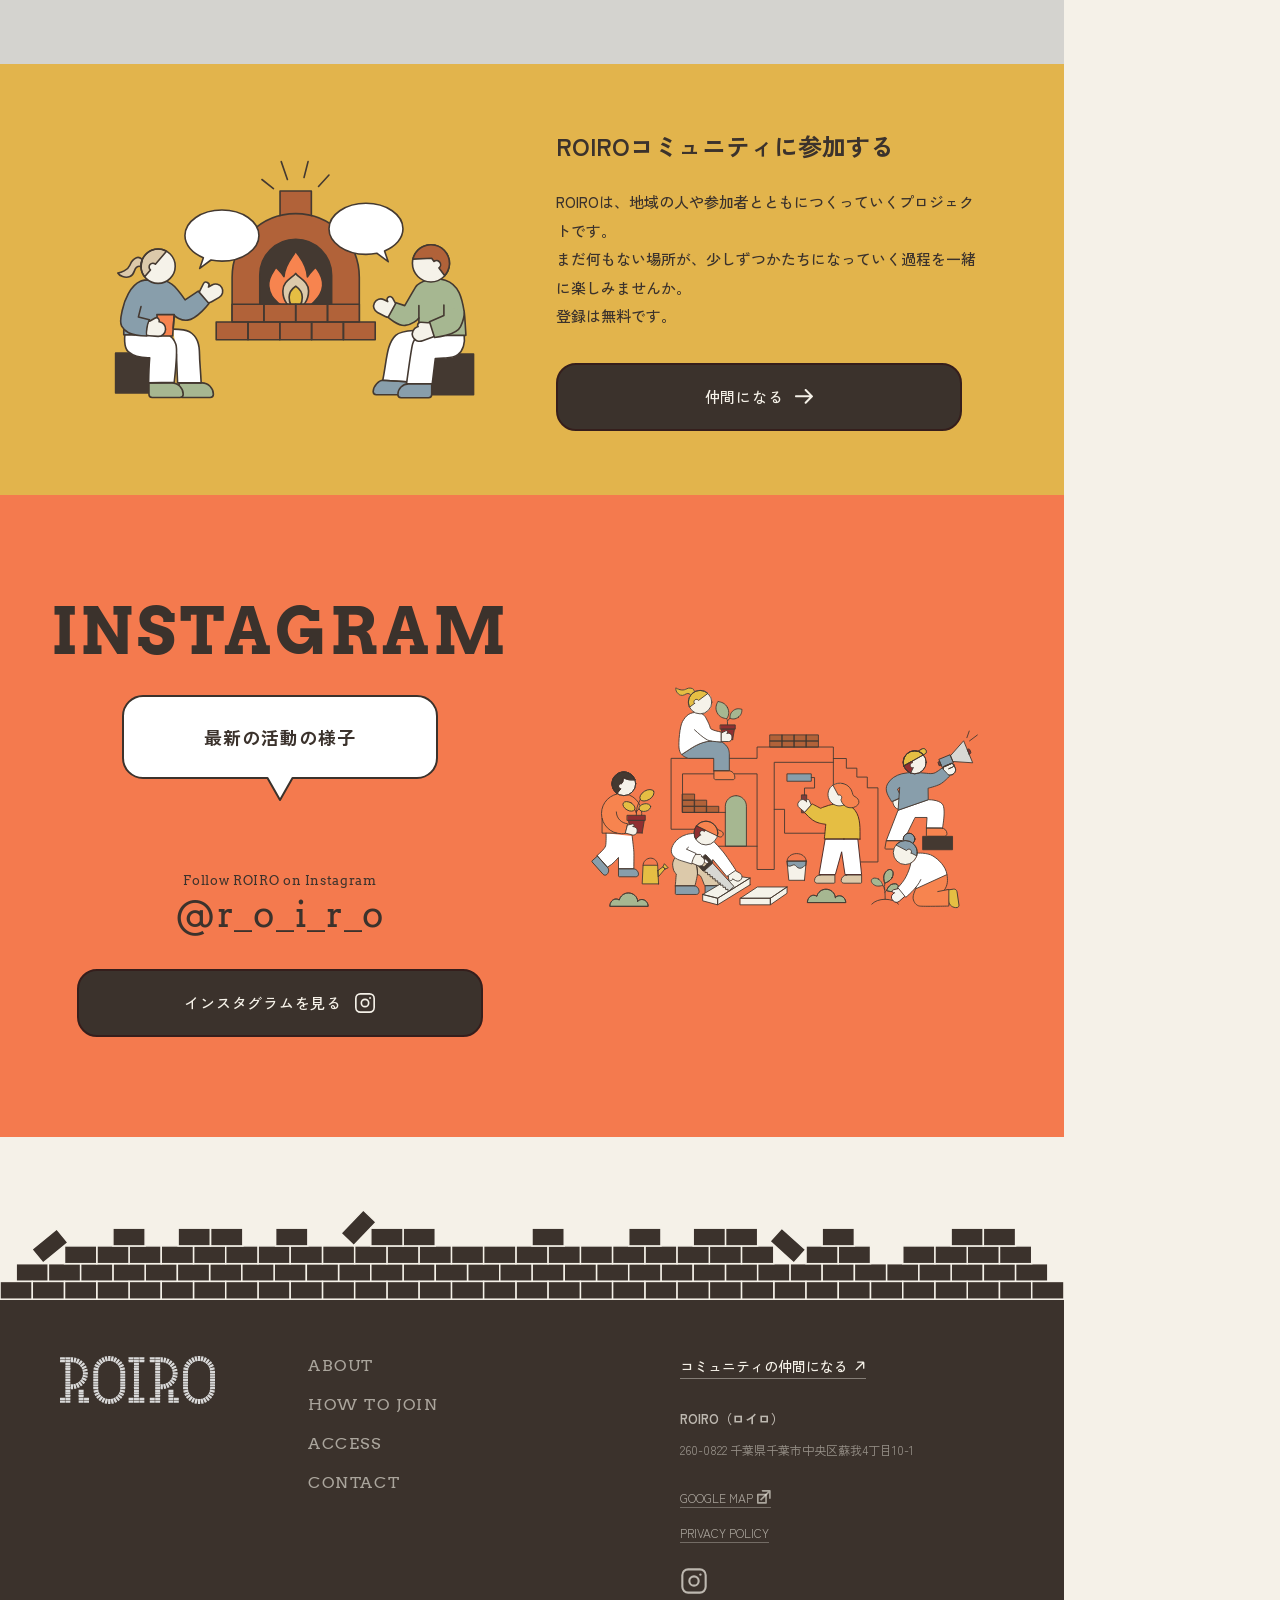
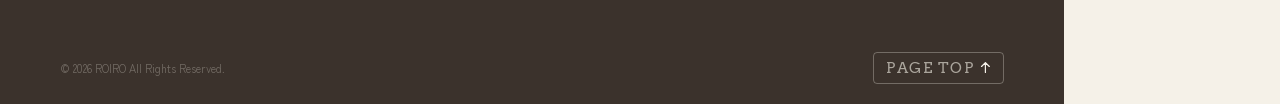
==== commit 52b2bfaa: "スマホメニューのコミュニティ参加ボタンのリンク先を andstory に修正" ====
--- a/index.html
+++ b/index.html
@@ -139,7 +139,7 @@
     <a href="https://docs.google.com/forms/d/e/1FAIpQLSdsklfCkz8tUGo7SOtKsHogS1B_7vt6EtplDRpmhUAZSh4tpg/viewform?usp=dialog" target="_blank" rel="noopener"     class="sp-link">CONTACT</a>
   </nav>
   <div class="sp-nav-footer">
-    <a href="#contact" class="sp-cta sp-link">ROIROコミュニティに参加する <span><svg width="18" height="15" aria-hidden="true"><use href="#arrow"/></svg></span></a>
+    <a href="https://www.andstory.co/communities/73" target="_blank" rel="noopener" class="sp-cta sp-link">ROIROコミュニティに参加する <span><svg width="18" height="15" aria-hidden="true"><use href="#arrow"/></svg></span></a>
   </div>
 </div>
 
--- a/css/style.css
+++ b/css/style.css
@@ -145,11 +145,11 @@
     .hero-furnace {
       position: absolute; bottom: 0; left: 50%; transform: translateX(-50%);
       z-index: 1; height: 88vh; max-height: 980px;
-      aspect-ratio: 651 / 680; width: auto; max-width: 65vw;
-    }
-    /* 写真：レンガ枠の内側開口にぴったりはめ込む（枠の厚み≒6.95%/上6.69%） */
+      aspect-ratio: 651 / 683; width: auto; max-width: 65vw;
+    }
+    /* 写真：レンガ枠の内側開口より少し大きくし、縁を枠の下に潜り込ませる（隙間防止） */
     .hero-furnace-img {
-      position: absolute; top: 6.69%; left: 6.95%; right: 6.95%; bottom: 0;
+      position: absolute; top: 3%; left: 3.5%; right: 3.5%; bottom: 0;
       z-index: 1; border-radius: 999px 999px 0 0; overflow: hidden;
     }
     /* レンガのアーチ枠：写真の上に重ねる */
@@ -179,8 +179,10 @@
     }
     .hero-brick {
       position: absolute; bottom: 0; left: 0; transform: none;
-      z-index: 3; width: 100vw; height: 110px;
-      background: url('../img/brick01.svg') repeat-x left bottom / auto 110px;
+      z-index: 3; width: 100vw;
+      /* PCは下のレンガをアーチ枠より少し小さめに（炉連動より控えめの約13vh） */
+      height: clamp(84px, 13vh, 150px);
+      background: url('../img/brick01.svg') repeat-x left bottom / auto clamp(84px, 13vh, 150px);
     }
 
     /* ════ ABOUT ════ */
@@ -457,6 +459,8 @@
       .hero-catch { right: 48px; }
       .hero-sub { left: 40px; top: auto; bottom: 140px; }
       .hero-furnace { max-width: 651px; max-height: 643px; }
+      /* 炉の最大高643pxに合わせてレンガ帯の上限も調整 */
+      .hero-brick { height: min(15.7vh, 115px); background-size: auto min(15.7vh, 115px); }
 
       /* 本文フォントを中間サイズに */
       .about-body, .about-field-desc p, .how-desc, .contact-lead { font-size: 19px; }
@@ -505,9 +509,11 @@
       .hero { height: calc(100svh - 73px); min-height: 560px; }
       .hero-furnace {
         bottom: 40px; height: auto;
-        width: 84vw; aspect-ratio: 651 / 680;
+        width: 84vw; aspect-ratio: 651 / 683;
         max-width: 348px; max-height: 62svh;
       }
+      /* スマホは炉が幅基準(84vw)なのでレンガ帯も幅基準で連動：84vw×683/651×122/683≒15.7vw */
+      .hero-brick { height: clamp(44px, 15.7vw, 66px); background-size: auto clamp(44px, 15.7vw, 66px); }
       .hero-catch { right: 16px; top: 22%; }
       .hero-catch h1 { line-height: 1.4; font-size: 34px; }
       .hero-sub { left: 20px; top: 108px; bottom: auto; }
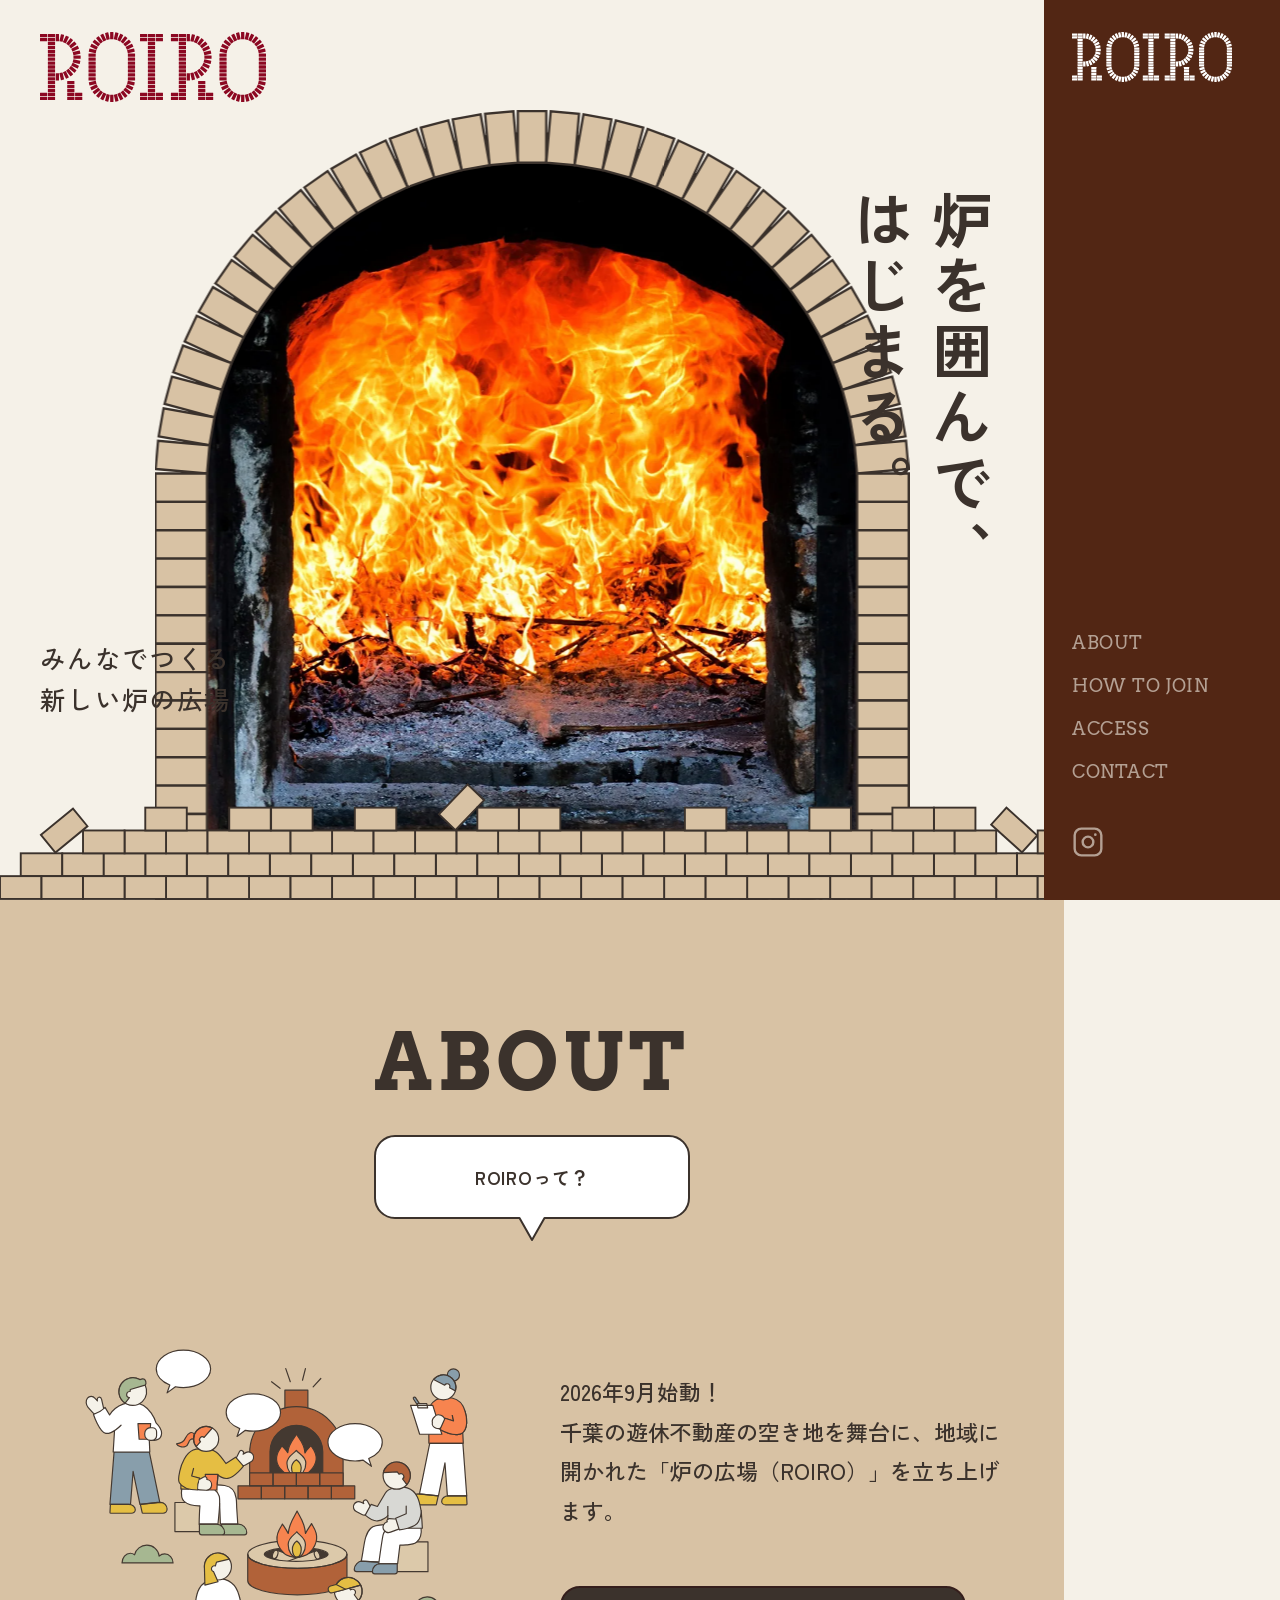
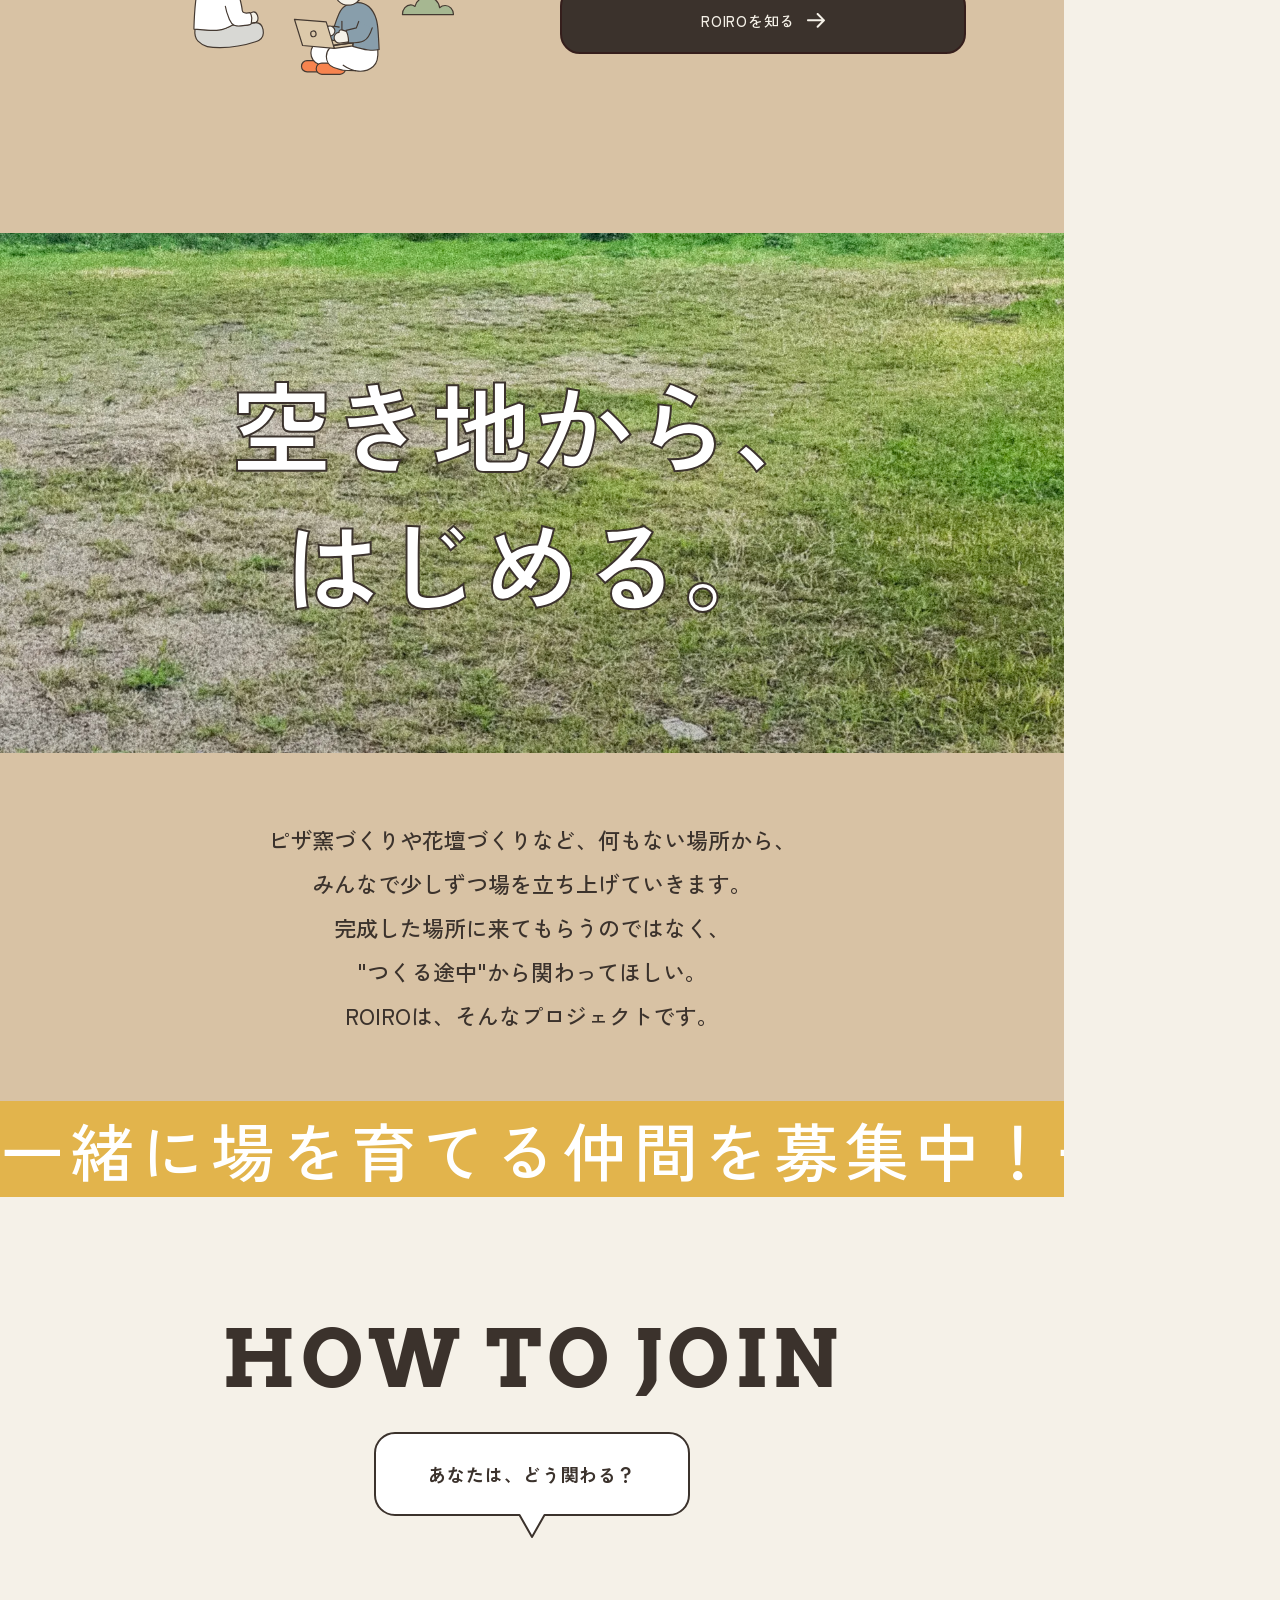
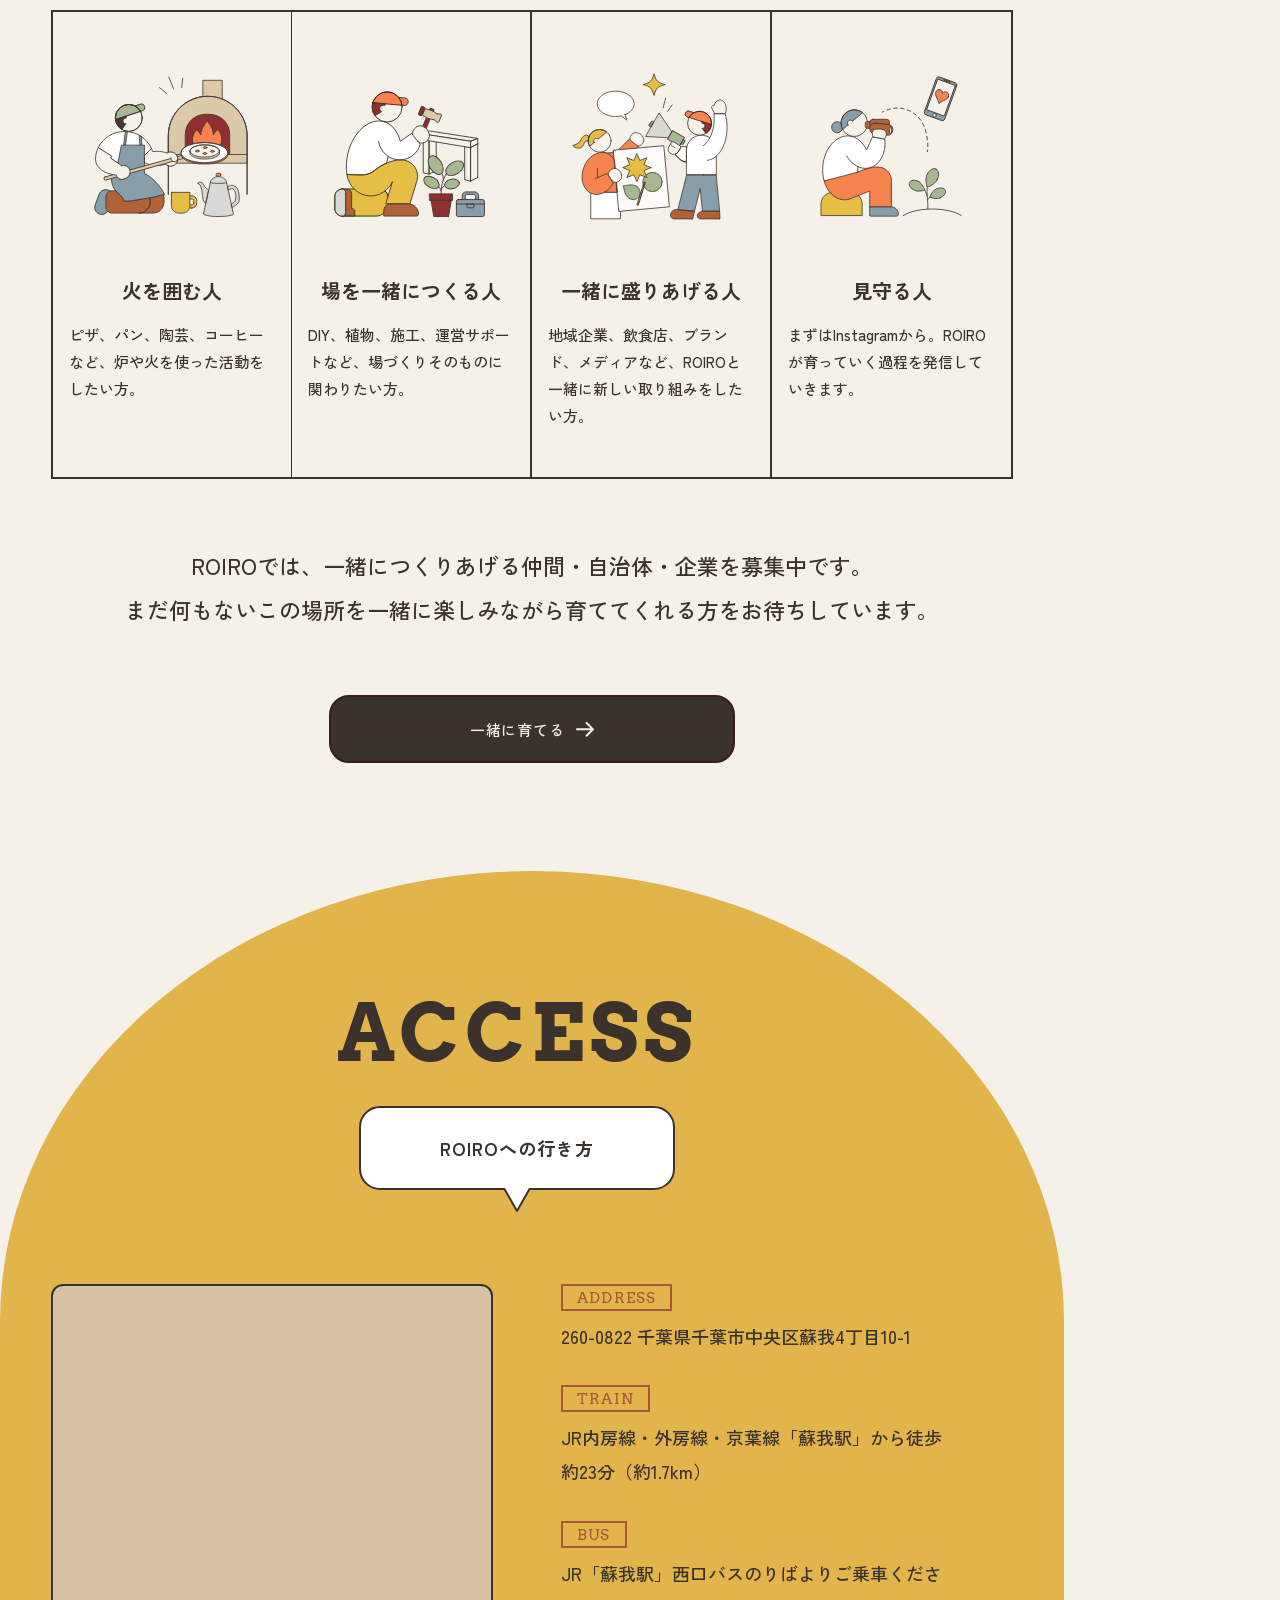
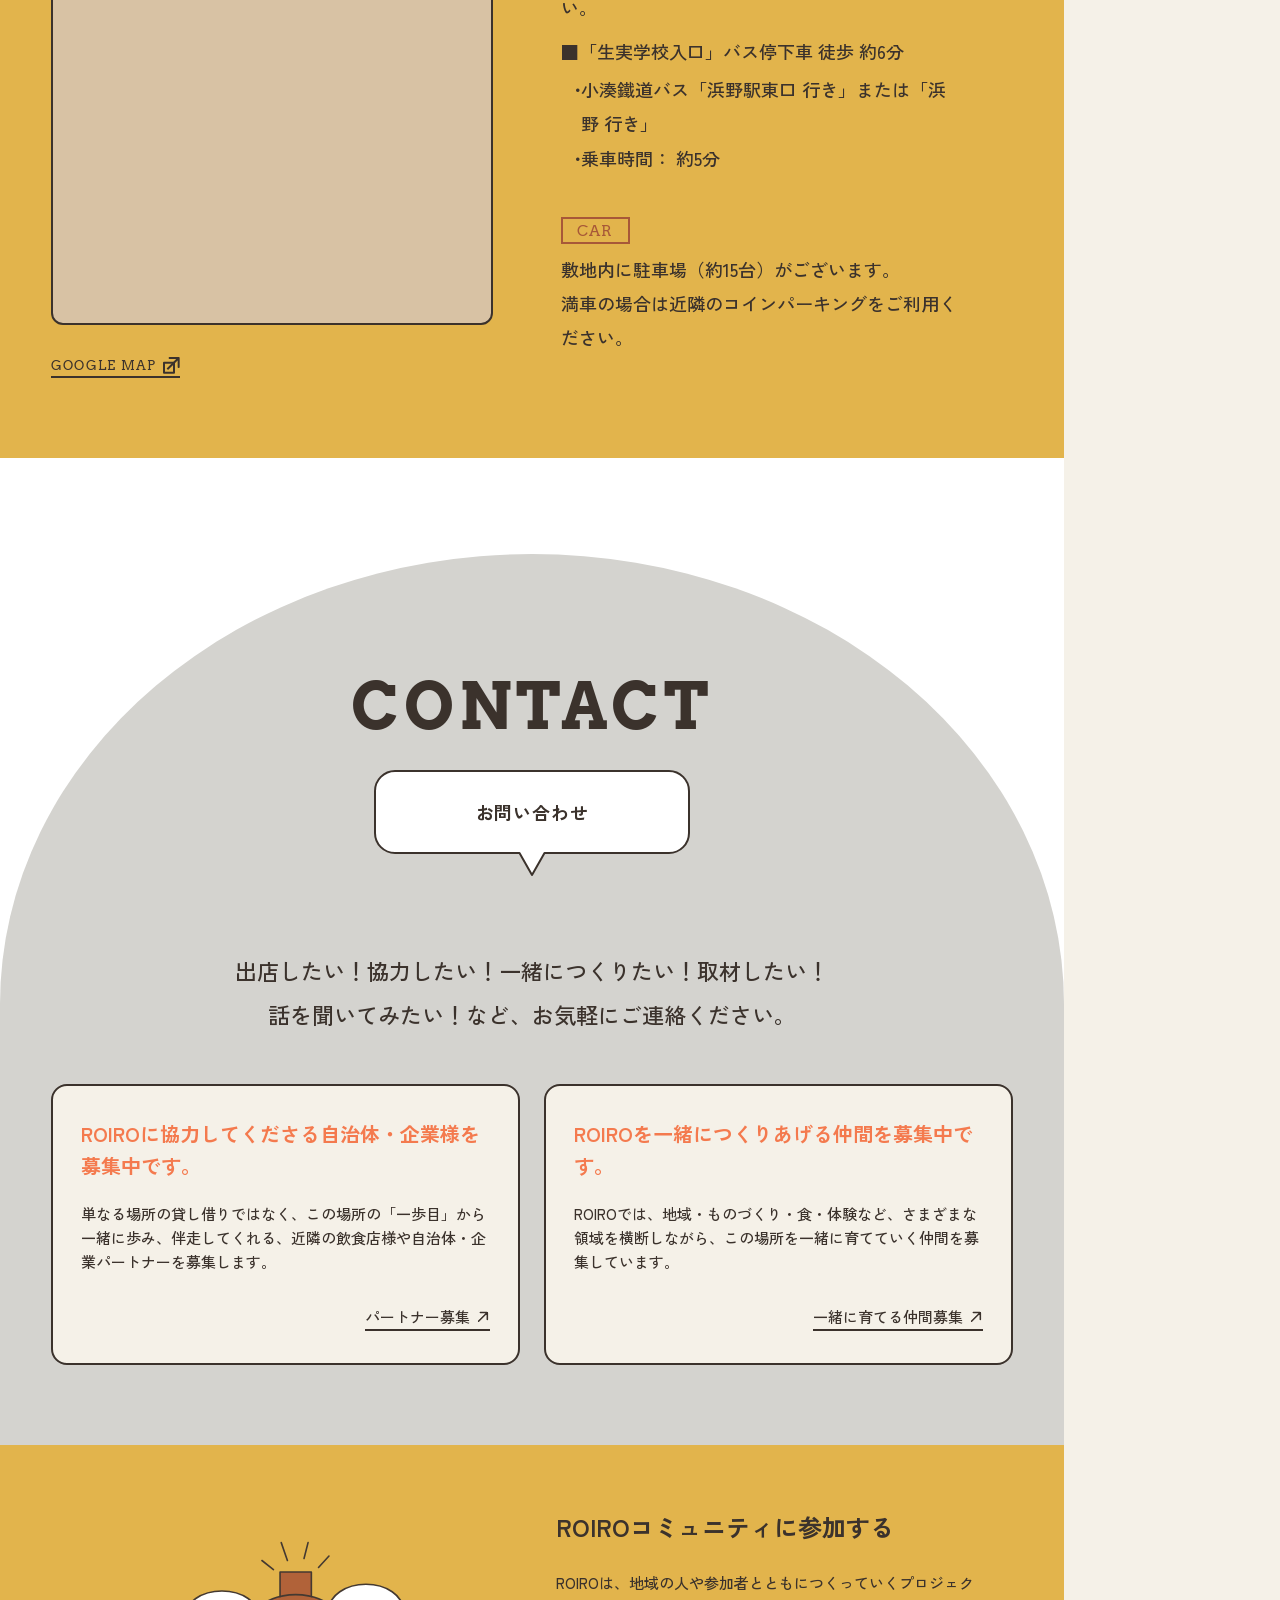
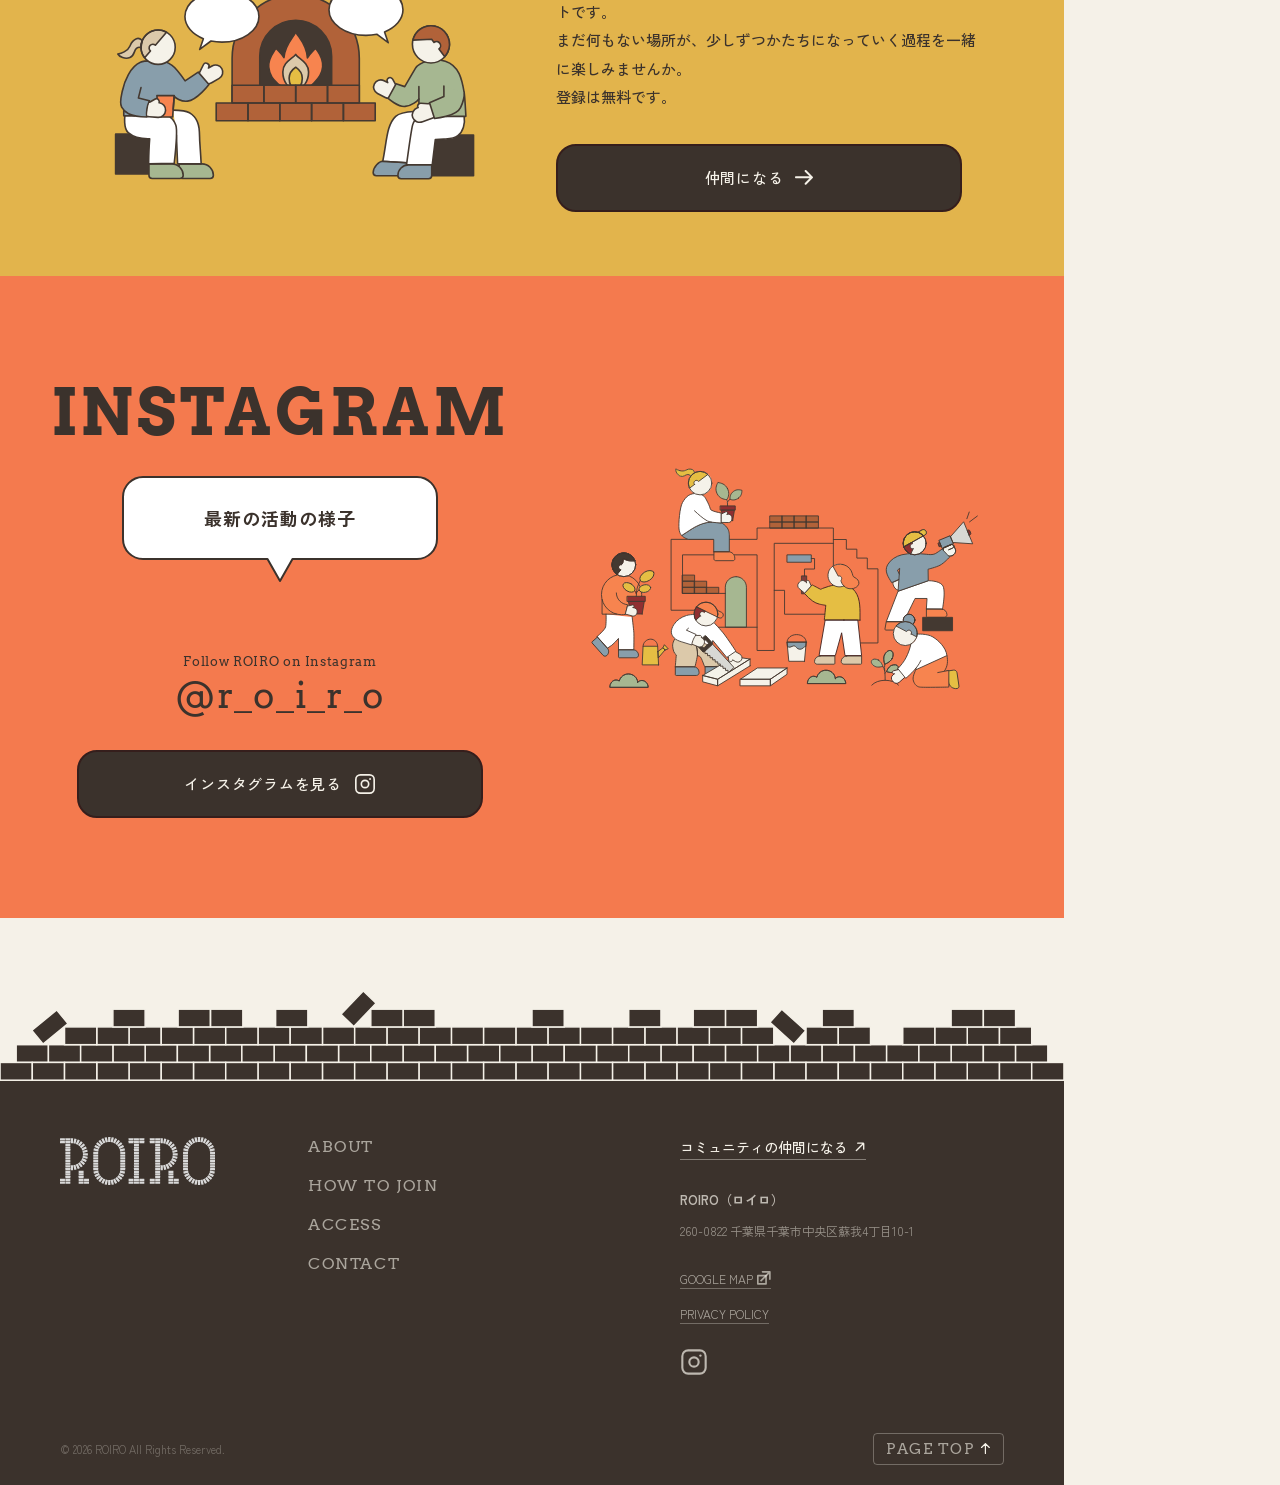
==== commit e9ad5245: "アクセス表記を実測値に更新（10/28定例でヤマサキ様確認後に反映） Co-Authored-By: Claude Opus 5.5 <noreply@anthropic.com> Claude-Se" ====
--- a/index.html
+++ b/index.html
@@ -222,11 +222,11 @@
       <div>
         <div class="access-map">
           <iframe
-            src="https://maps.google.com/maps?q=（株）ヤマサキ+千葉営業所エンジニアリング事業部&hl=ja&z=17&output=embed"
+            src="https://maps.google.com/maps?q=千葉県千葉市中央区蘇我4丁目10-1&hl=ja&z=17&output=embed"
             loading="lazy" referrerpolicy="no-referrer-when-downgrade"
             title="ROIRO 所在地マップ"></iframe>
         </div>
-        <a href="https://www.google.com/maps/search/?api=1&query=（株）ヤマサキ+千葉営業所エンジニアリング事業部" target="_blank" rel="noopener" class="access-googlemap-link">GOOGLE MAP <svg width="17" height="17" aria-hidden="true"><use href="#arrow-ext"/></svg></a>
+        <a href="https://www.google.com/maps/search/?api=1&query=ROIRO+by+%E3%83%A4%E3%83%9E%E3%82%B5%E3%82%AD&query_place_id=ChIJF505Ua6bImARH3zTKL-ZalE" target="_blank" rel="noopener" class="access-googlemap-link">GOOGLE MAP <svg width="17" height="17" aria-hidden="true"><use href="#arrow-ext"/></svg></a>
       </div>
       <div>
       <div class="access-info">
@@ -236,22 +236,15 @@
         </div>
         <div class="info-block">
           <h3>TRAIN</h3>
-          <p>JR内房線・外房線・京葉線「蘇我駅」から徒歩 約11分<br>京成千原線「千葉寺駅」から徒歩 約15分</p>
+          <p>JR内房線・外房線・京葉線「蘇我駅」から徒歩 約23分（約1.7km）</p>
         </div>
         <div class="info-block">
           <h3>BUS</h3>
-          <p>JR「蘇我駅」東口バスターミナルよりご乗車ください。</p>
-          <p>■「蘇我中下」バス停下車 徒歩 約1分</p>
+          <p>JR「蘇我駅」西口バスのりばよりご乗車ください。</p>
+          <p>■「生実学校入口」バス停下車 徒歩 約6分</p>
           <ul class="access-list">
-            <li>2番のりば：小湊鐵道バス</li>
-            <li>「千葉駅 行き」または「明徳学園 行き」</li>
-            <li>乗車時間： 約3〜5分</li>
-          </ul>
-          <p>■「白旗局前」バス停下車 徒歩2分</p>
-          <ul class="access-list">
-            <li>2番のりば：小湊鐵道バス 「大巌寺（淑徳大学）行き」</li>
-            <li>3番のりば：千葉中央バス 「鎌取駅 行き」</li>
-            <li>乗車時間： 約5〜7分</li>
+            <li>小湊鐵道バス「浜野駅東口 行き」または「浜野 行き」</li>
+            <li>乗車時間： 約5分</li>
           </ul>
         </div>
         <div class="info-block">
@@ -439,7 +432,7 @@
         <strong>ROIRO（ロイロ）</strong>
         260-0822 千葉県千葉市中央区蘇我4丁目10-1
       </div>
-      <a href="https://www.google.com/maps/search/?api=1&query=（株）ヤマサキ+千葉営業所エンジニアリング事業部" target="_blank" rel="noopener" class="footer-map-link">GOOGLE MAP <svg width="14" height="14" aria-hidden="true"><use href="#arrow-ext"/></svg></a>
+      <a href="https://www.google.com/maps/search/?api=1&query=ROIRO+by+%E3%83%A4%E3%83%9E%E3%82%B5%E3%82%AD&query_place_id=ChIJF505Ua6bImARH3zTKL-ZalE" target="_blank" rel="noopener" class="footer-map-link">GOOGLE MAP <svg width="14" height="14" aria-hidden="true"><use href="#arrow-ext"/></svg></a>
       <a href="privacy.html" class="footer-privacy">PRIVACY POLICY</a>
       <a href="https://www.instagram.com/r_o_i_r_o/" target="_blank" rel="noopener" class="footer-ig" aria-label="Instagram">
         <svg width="28" height="28"><use href="#ig"/></svg>
